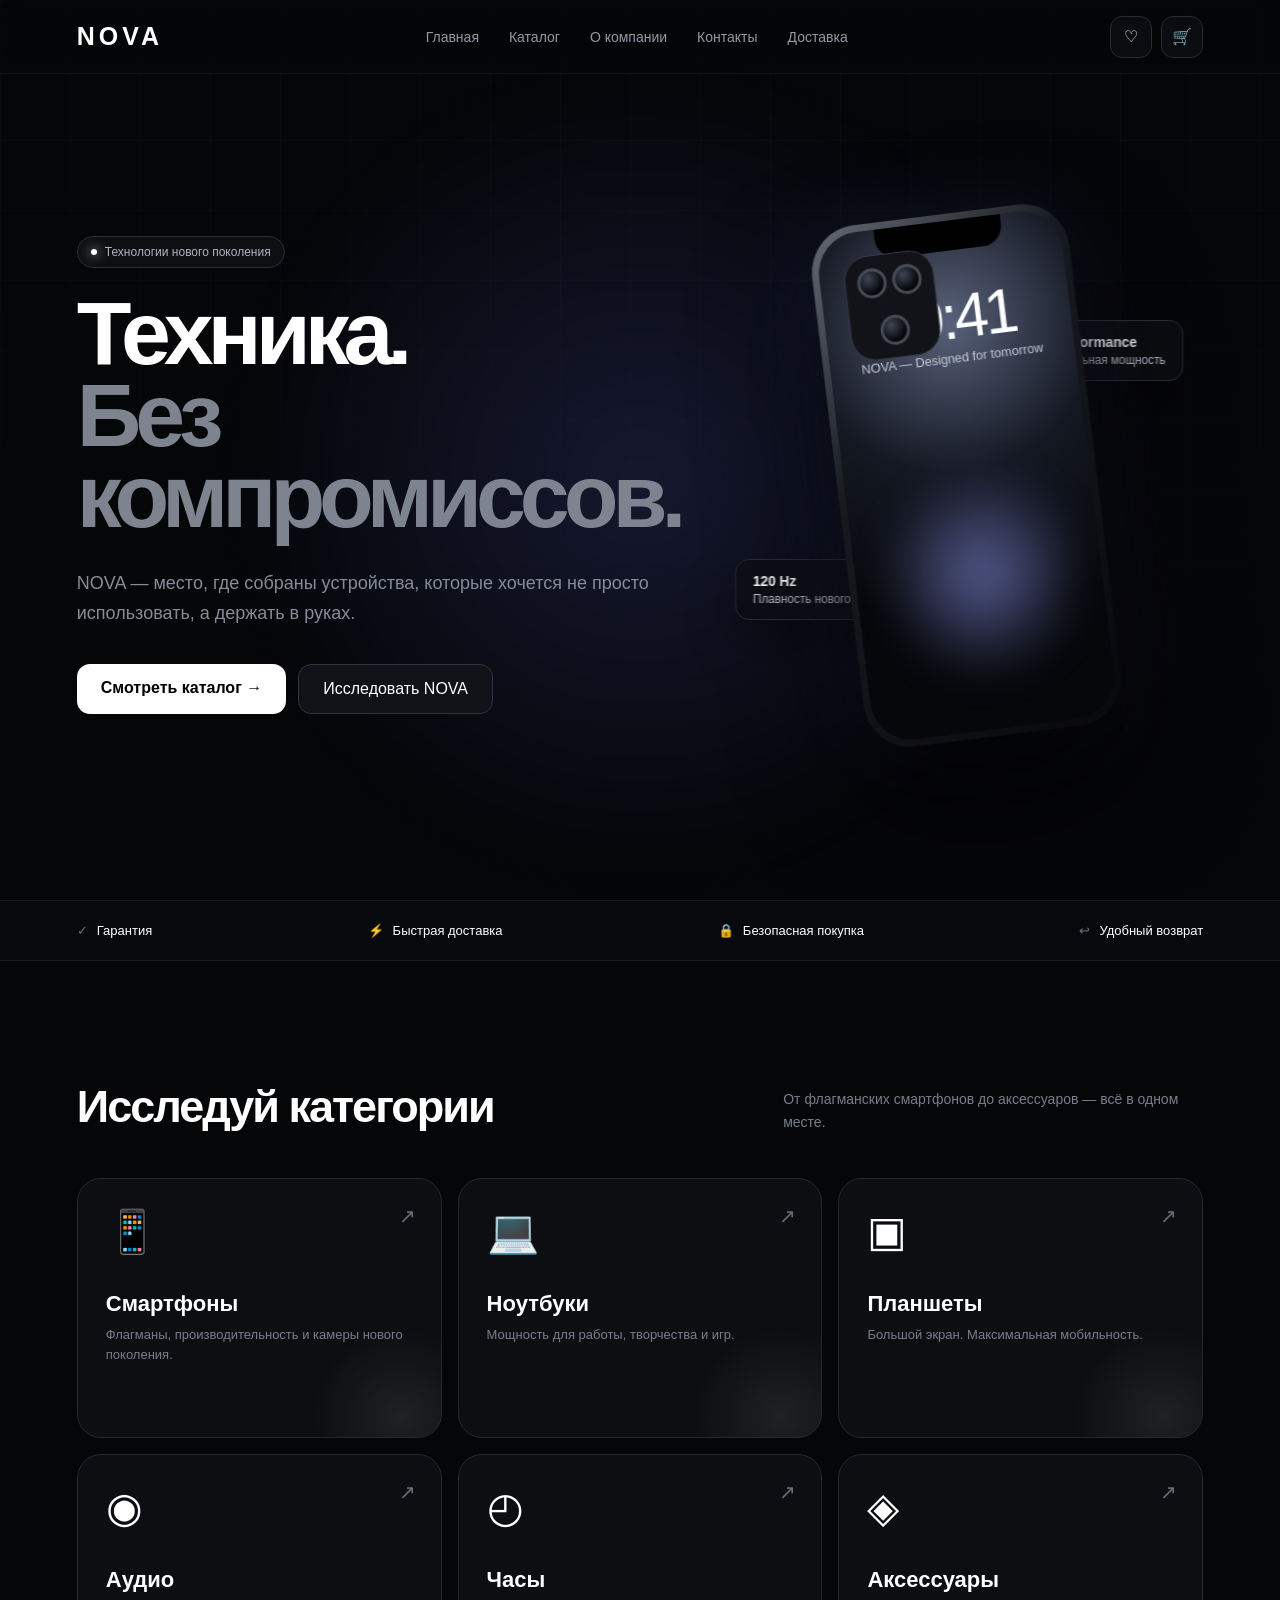
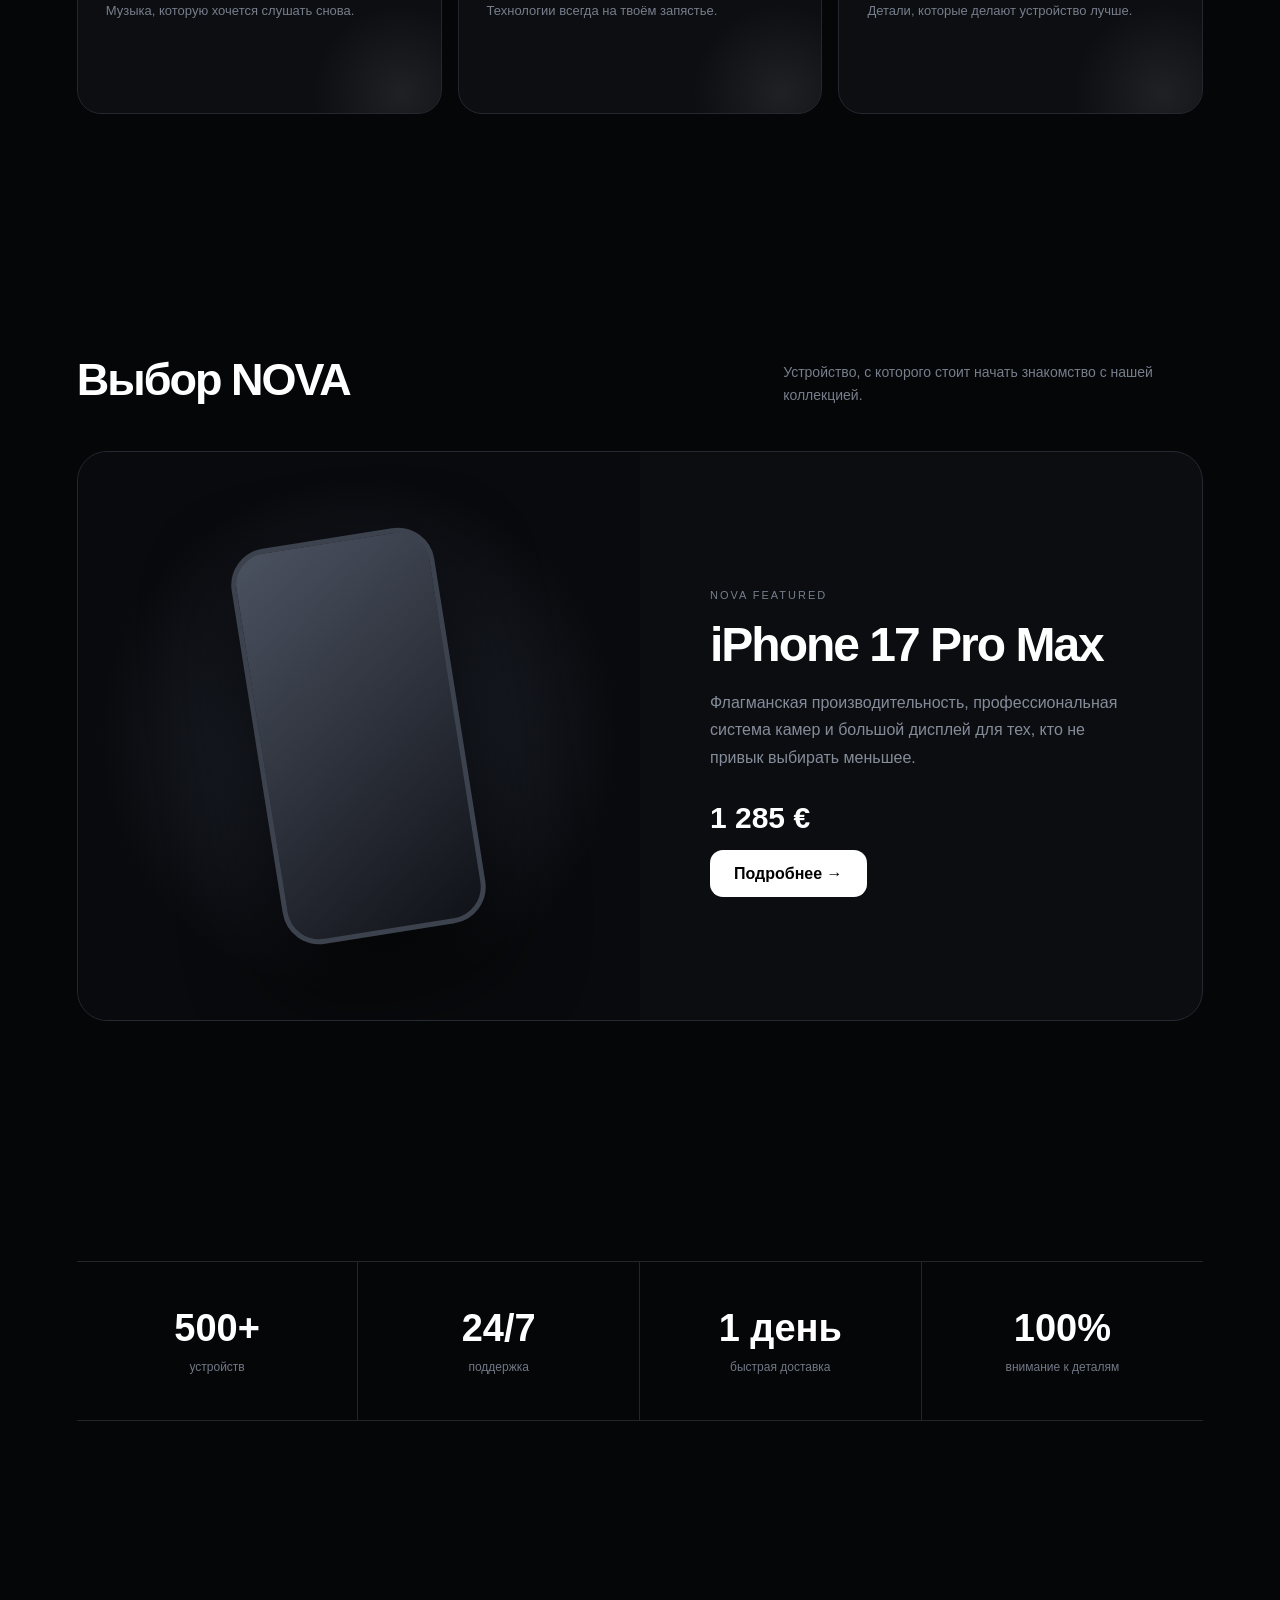
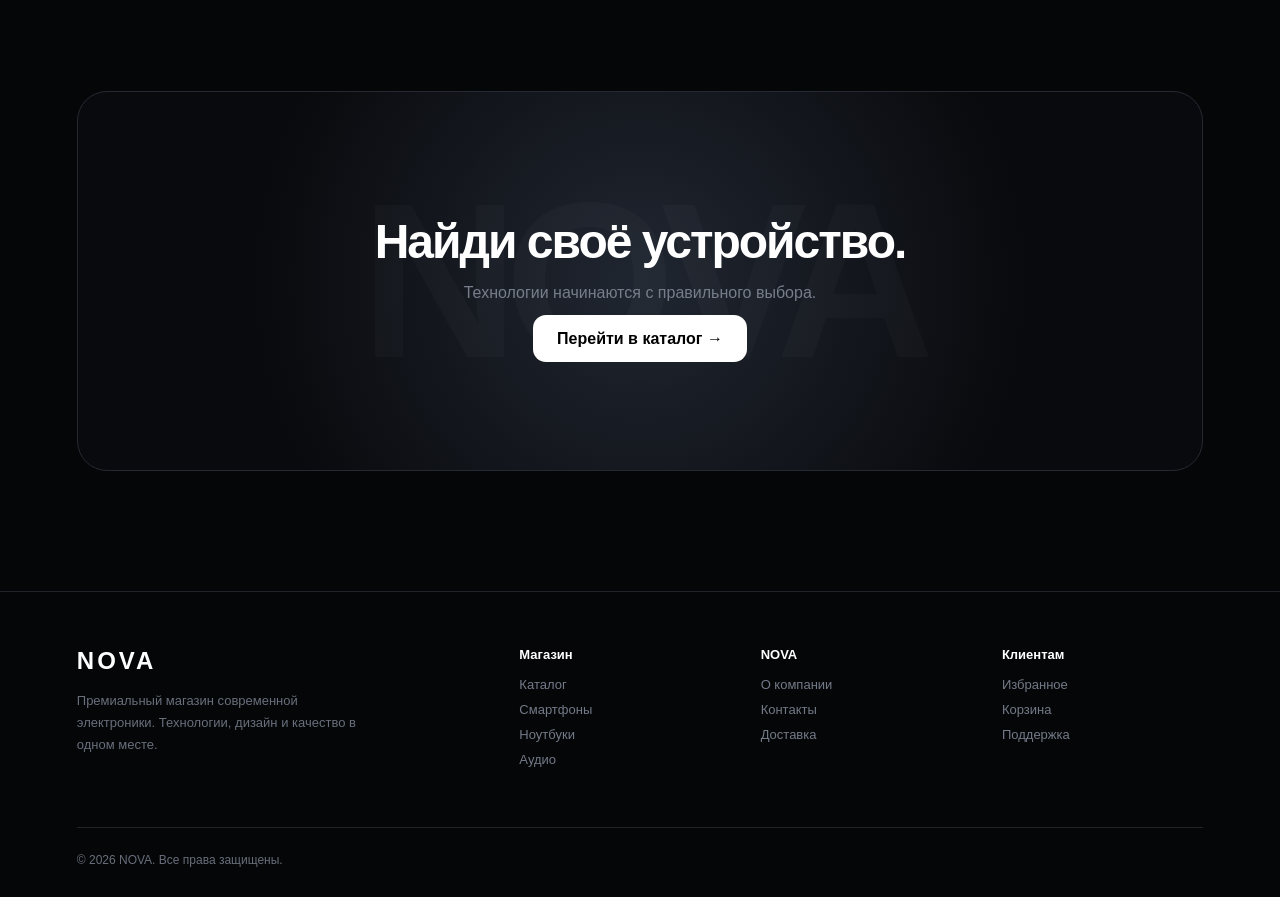
==== index.html @ c4817feb "Update print statement from 'Hello' to 'Goodbye'" ====
<!DOCTYPE html>
<html lang="ru">
<head>
<meta charset="UTF-8">
<meta name="viewport" content="width=device-width, initial-scale=1.0">

<title>NOVA — Технологии нового поколения</title>

<style>

*{
    margin:0;
    padding:0;
    box-sizing:border-box;
}

html{
    scroll-behavior:smooth;
}

body{
    font-family:
        -apple-system,
        BlinkMacSystemFont,
        "Segoe UI",
        Arial,
        sans-serif;

    background:#050608;
    color:#fff;

    overflow-x:hidden;
}

a{
    text-decoration:none;
    color:inherit;
}

button{
    font-family:inherit;
}


/* ================= HEADER ================= */

.header{

    position:fixed;

    top:0;
    left:0;
    right:0;

    height:74px;

    padding:0 6%;

    display:flex;
    align-items:center;
    justify-content:space-between;

    z-index:1000;

    background:rgba(5,6,8,.55);

    backdrop-filter:blur(20px);

    border-bottom:1px solid rgba(255,255,255,.06);
}

.logo{

    font-size:25px;

    font-weight:850;

    letter-spacing:4px;
}

.nav{

    display:flex;

    gap:30px;
}

.nav a{

    color:#9298a4;

    font-size:14px;

    transition:.25s;
}

.nav a:hover{

    color:#fff;
}

.actions{

    display:flex;

    gap:9px;
}

.action{

    width:42px;
    height:42px;

    display:flex;
    align-items:center;
    justify-content:center;

    border-radius:12px;

    border:1px solid #272b34;

    background:rgba(15,17,21,.7);

    transition:.25s;
}

.action:hover{

    background:#fff;

    color:#000;

    transform:translateY(-2px);
}


/* ================= HERO ================= */

.hero{

    min-height:100vh;

    position:relative;

    display:flex;
    align-items:center;
    justify-content:center;

    overflow:hidden;

    padding:120px 6% 70px;
}

.hero-bg{

    position:absolute;

    width:900px;
    height:900px;

    border-radius:50%;

    background:
        radial-gradient(
            circle,
            rgba(110,120,255,.16),
            rgba(0,0,0,0) 65%
        );

    filter:blur(20px);

    animation:
        breathe 6s ease-in-out infinite;

    pointer-events:none;
}

@keyframes breathe{

    0%,100%{
        transform:scale(.9);
        opacity:.6;
    }

    50%{
        transform:scale(1.08);
        opacity:1;
    }
}


.grid-bg{

    position:absolute;

    inset:0;

    background-image:
        linear-gradient(
            rgba(255,255,255,.025) 1px,
            transparent 1px
        ),
        linear-gradient(
            90deg,
            rgba(255,255,255,.025) 1px,
            transparent 1px
        );

    background-size:70px 70px;

    mask-image:
        linear-gradient(
            to bottom,
            black,
            transparent 85%
        );

    pointer-events:none;
}


.hero-content{

    width:100%;
    max-width:1250px;

    position:relative;

    display:grid;

    grid-template-columns:
        1fr 1fr;

    align-items:center;

    gap:50px;

    z-index:2;
}

.hero-text{

    animation:
        heroIn 1s ease forwards;

    opacity:0;

    transform:translateY(30px);
}

@keyframes heroIn{

    to{

        opacity:1;

        transform:translateY(0);

    }
}

.eyebrow{

    display:inline-flex;

    align-items:center;

    gap:8px;

    padding:8px 13px;

    border:1px solid #292d36;

    border-radius:30px;

    color:#aeb4c0;

    background:#0d0f13;

    font-size:12px;

    margin-bottom:25px;
}

.dot{

    width:6px;
    height:6px;

    border-radius:50%;

    background:#fff;

    box-shadow:
        0 0 12px #fff;
}

.hero h1{

    font-size:
        clamp(55px,7vw,100px);

    line-height:.91;

    letter-spacing:-6px;

    max-width:700px;

    margin-bottom:30px;
}

.hero h1 span{

    color:#7d8490;

}

.hero-description{

    max-width:580px;

    color:#858c99;

    font-size:18px;

    line-height:1.7;

    margin-bottom:35px;
}

.hero-buttons{

    display:flex;

    gap:12px;

    flex-wrap:wrap;
}

.primary{

    padding:15px 24px;

    border-radius:13px;

    background:#fff;

    color:#000;

    font-weight:700;

    transition:.25s;
}

.primary:hover{

    transform:translateY(-3px);

    box-shadow:
        0 15px 35px rgba(255,255,255,.12);
}

.secondary{

    padding:15px 24px;

    border-radius:13px;

    border:1px solid #30343d;

    background:#101217;

    color:#fff;

    transition:.25s;
}

.secondary:hover{

    background:#191c22;

    transform:translateY(-3px);
}


/* ================= HERO PHONE ================= */

.hero-device{

    display:flex;

    align-items:center;
    justify-content:center;

    min-height:570px;

    position:relative;

    animation:
        deviceIn 1.3s .2s ease forwards;

    opacity:0;

    transform:
        translateY(40px)
        rotateY(-12deg);
}

@keyframes deviceIn{

    to{

        opacity:1;

        transform:
            translateY(0)
            rotateY(-12deg);

    }
}

.phone{

    width:265px;
    height:525px;

    border-radius:48px;

    padding:7px;

    background:
        linear-gradient(
            135deg,
            #656b77,
            #171a20 35%,
            #08090c
        );

    box-shadow:

        0 60px 120px rgba(0,0,0,.8),

        0 0 100px rgba(120,130,255,.12);

    position:relative;

    transform:
        rotate(-7deg);

    animation:
        floatPhone 5s ease-in-out infinite;
}

@keyframes floatPhone{

    0%,100%{
        transform:
            rotate(-7deg)
            translateY(0);
    }

    50%{
        transform:
            rotate(-4deg)
            translateY(-18px);
    }
}

.phone-screen{

    width:100%;
    height:100%;

    border-radius:42px;

    overflow:hidden;

    background:
        radial-gradient(
            circle at 50% 20%,
            #59627b,
            #151923 35%,
            #06070a 70%
        );

    position:relative;
}

.phone-screen::before{

    content:"";

    position:absolute;

    width:130px;
    height:30px;

    background:#000;

    border-radius:0 0 20px 20px;

    top:0;
    left:50%;

    transform:translateX(-50%);
}

.phone-time{

    position:absolute;

    top:60px;

    left:0;
    right:0;

    text-align:center;

    font-size:63px;

    font-weight:300;

    letter-spacing:-4px;
}

.phone-date{

    position:absolute;

    top:130px;

    left:0;
    right:0;

    text-align:center;

    color:#c8ccd5;

    font-size:13px;
}

.phone-glow{

    position:absolute;

    width:230px;
    height:230px;

    border-radius:50%;

    background:
        radial-gradient(
            circle,
            rgba(150,160,255,.55),
            transparent 65%
        );

    bottom:40px;
    left:15px;

    filter:blur(20px);

    animation:
        phoneGlow 4s ease-in-out infinite;
}

@keyframes phoneGlow{

    0%,100%{
        opacity:.45;
        transform:scale(.9);
    }

    50%{
        opacity:.9;
        transform:scale(1.1);
    }
}

.camera{

    position:absolute;

    left:25px;
    top:25px;

    width:92px;
    height:105px;

    border-radius:25px;

    background:#111318;

    border:1px solid #363b46;

    z-index:5;
}

.lens{

    position:absolute;

    width:30px;
    height:30px;

    border-radius:50%;

    background:
        radial-gradient(
            circle at 35% 30%,
            #3e4655,
            #08090c 65%
        );

    border:3px solid #464c57;
}

.lens:nth-child(1){

    left:12px;
    top:12px;
}

.lens:nth-child(2){

    right:12px;
    top:12px;
}

.lens:nth-child(3){

    left:30px;
    bottom:12px;
}


/* floating labels */

.float-card{

    position:absolute;

    padding:13px 17px;

    border:1px solid #2a2e38;

    border-radius:14px;

    background:
        rgba(12,14,18,.78);

    backdrop-filter:blur(15px);

    box-shadow:
        0 20px 50px rgba(0,0,0,.4);

    font-size:12px;

    color:#c5cad4;

    animation:
        labelFloat 4s ease-in-out infinite;
}

.float-card strong{

    display:block;

    color:#fff;

    font-size:14px;

    margin-bottom:3px;
}

.float-1{

    top:130px;
    right:15px;
}

.float-2{

    bottom:140px;
    left:0;

    animation-delay:1s;
}

@keyframes labelFloat{

    0%,100%{
        transform:translateY(0);
    }

    50%{
        transform:translateY(-10px);
    }
}


/* ================= TRUST ================= */

.trust{

    border-top:1px solid #181b21;

    border-bottom:1px solid #181b21;

    padding:22px 6%;

    background:#08090c;
}

.trust-inner{

    max-width:1250px;

    margin:auto;

    display:flex;

    justify-content:space-between;

    gap:30px;

    flex-wrap:wrap;

    color:#686f7b;

    font-size:13px;
}

.trust-item{

    display:flex;

    align-items:center;

    gap:9px;
}

.trust-item span{

    color:#fff;
}


/* ================= SECTION ================= */

.section{

    width:88%;

    max-width:1250px;

    margin:auto;

    padding:120px 0;
}

.section-head{

    display:flex;

    align-items:end;

    justify-content:space-between;

    gap:30px;

    margin-bottom:45px;
}

.section-title{

    font-size:45px;

    letter-spacing:-2px;
}

.section-subtitle{

    color:#777e8b;

    max-width:420px;

    line-height:1.6;

    font-size:14px;
}


/* ================= CATEGORIES ================= */

.categories{

    display:grid;

    grid-template-columns:
        repeat(3,1fr);

    gap:16px;
}

.category{

    min-height:260px;

    border:1px solid #232730;

    border-radius:24px;

    background:#0c0e12;

    padding:28px;

    position:relative;

    overflow:hidden;

    transition:.35s;
}

.category:hover{

    transform:translateY(-7px);

    border-color:#444a56;
}

.category::after{

    content:"";

    position:absolute;

    width:180px;
    height:180px;

    border-radius:50%;

    background:
        radial-gradient(
            circle,
            rgba(255,255,255,.08),
            transparent 70%
        );

    right:-50px;
    bottom:-70px;
}

.category-icon{

    font-size:42px;

    margin-bottom:35px;
}

.category h3{

    font-size:22px;

    margin-bottom:8px;
}

.category p{

    color:#777e8b;

    font-size:13px;

    line-height:1.5;
}

.category-arrow{

    position:absolute;

    right:25px;
    top:25px;

    font-size:20px;

    color:#666d78;

    transition:.25s;
}

.category:hover .category-arrow{

    color:#fff;

    transform:translate(4px,-4px);
}


/* ================= FEATURE PRODUCT ================= */

.feature{

    display:grid;

    grid-template-columns:
        1fr 1fr;

    min-height:570px;

    border:1px solid #252932;

    border-radius:30px;

    overflow:hidden;

    background:#0b0d11;
}

.feature-visual{

    position:relative;

    display:flex;

    align-items:center;

    justify-content:center;

    background:
        radial-gradient(
            circle at 50% 50%,
            #252b38,
            #090a0d 65%
        );
}

.feature-phone{

    width:205px;
    height:400px;

    border-radius:37px;

    background:
        linear-gradient(
            145deg,
            #4b5260,
            #101218
        );

    border:5px solid #3d434e;

    transform:rotate(-9deg);

    box-shadow:
        0 40px 90px rgba(0,0,0,.8);
}

.feature-info{

    padding:70px;

    display:flex;

    flex-direction:column;

    justify-content:center;
}

.feature-label{

    color:#777f8c;

    text-transform:uppercase;

    letter-spacing:2px;

    font-size:11px;

    margin-bottom:20px;
}

.feature-info h2{

    font-size:48px;

    line-height:1;

    letter-spacing:-2px;

    margin-bottom:20px;
}

.feature-info p{

    color:#858c99;

    line-height:1.7;

    max-width:480px;

    margin-bottom:30px;
}

.feature-price{

    font-size:30px;

    font-weight:750;

    margin-bottom:30px;
}


/* ================= NUMBERS ================= */

.numbers{

    display:grid;

    grid-template-columns:
        repeat(4,1fr);

    border-top:1px solid #22252c;

    border-bottom:1px solid #22252c;
}

.number{

    padding:45px 25px;

    text-align:center;

    border-right:1px solid #22252c;
}

.number:last-child{

    border-right:0;
}

.number strong{

    display:block;

    font-size:38px;

    margin-bottom:7px;
}

.number span{

    color:#717885;

    font-size:12px;
}


/* ================= CTA ================= */

.cta{

    margin-top:30px;

    min-height:380px;

    border:1px solid #252932;

    border-radius:30px;

    position:relative;

    overflow:hidden;

    display:flex;

    align-items:center;

    justify-content:center;

    text-align:center;

    background:
        radial-gradient(
            circle at 50% 50%,
            #202631,
            #090a0d 65%
        );
}

.cta::before{

    content:"NOVA";

    position:absolute;

    font-size:220px;

    font-weight:900;

    letter-spacing:-15px;

    color:rgba(255,255,255,.025);

    white-space:nowrap;
}

.cta-content{

    position:relative;

    z-index:2;

    padding:30px;
}

.cta h2{

    font-size:48px;

    letter-spacing:-2px;

    margin-bottom:15px;
}

.cta p{

    color:#777e8b;

    margin-bottom:28px;
}


/* ================= FOOTER ================= */

.footer{

    border-top:1px solid #20232a;

    padding:55px 6% 30px;

    color:#686f7b;
}

.footer-grid{

    max-width:1250px;

    margin:auto;

    display:grid;

    grid-template-columns:
        2fr 1fr 1fr 1fr;

    gap:40px;

    padding-bottom:50px;
}

.footer-logo{

    color:#fff;

    font-size:24px;

    font-weight:800;

    letter-spacing:3px;

    margin-bottom:15px;
}

.footer p{

    max-width:300px;

    font-size:13px;

    line-height:1.7;
}

.footer h4{

    color:#fff;

    margin-bottom:15px;

    font-size:13px;
}

.footer a{

    display:block;

    color:#737a87;

    font-size:13px;

    margin-bottom:10px;

    transition:.2s;
}

.footer a:hover{

    color:#fff;
}

.copyright{

    max-width:1250px;

    margin:auto;

    padding-top:25px;

    border-top:1px solid #20232a;

    font-size:12px;
}


/* ================= MOBILE ================= */

@media(max-width:900px){

    .nav{
        display:none;
    }

    .hero-content{

        grid-template-columns:1fr;

        text-align:center;
    }

    .hero-description{

        margin-left:auto;
        margin-right:auto;
    }

    .hero-buttons{

        justify-content:center;
    }

    .hero-device{

        min-height:500px;
    }

    .float-1{
        right:5%;
    }

    .float-2{
        left:5%;
    }

    .categories{

        grid-template-columns:
            repeat(2,1fr);
    }

    .feature{

        grid-template-columns:1fr;
    }

    .feature-visual{

        min-height:450px;
    }

    .feature-info{

        padding:45px;
    }

    .numbers{

        grid-template-columns:
            repeat(2,1fr);
    }

    .number:nth-child(2){

        border-right:0;
    }

    .number:nth-child(-n+2){

        border-bottom:1px solid #22252c;
    }

    .footer-grid{

        grid-template-columns:
            repeat(2,1fr);
    }

}

@media(max-width:600px){

    .header{

        padding:0 5%;
    }

    .hero{

        padding-left:5%;
        padding-right:5%;
    }

    .hero h1{

        font-size:55px;

        letter-spacing:-4px;
    }

    .hero-device{

        transform:scale(.85);
    }

    .section{

        width:90%;

        padding:80px 0;
    }

    .section-head{

        display:block;
    }

    .section-title{

        font-size:36px;

        margin-bottom:15px;
    }

    .categories{

        grid-template-columns:1fr;
    }

    .feature-info h2{

        font-size:38px;
    }

    .numbers{

        grid-template-columns:1fr;
    }

    .number{

        border-right:0;

        border-bottom:1px solid #22252c;
    }

    .number:last-child{

        border-bottom:0;
    }

    .footer-grid{

        grid-template-columns:1fr;
    }

    .cta h2{

        font-size:35px;
    }

}

</style>
</head>


<body>


<!-- ================= HEADER ================= -->

<header class="header">

    <a href="index.html" class="logo">
        NOVA
    </a>


    <nav class="nav">

        <a href="index.html">
            Главная
        </a>

        <a href="catalog.html">
            Каталог
        </a>

        <a href="about.html">
            О компании
        </a>

        <a href="contacts.html">
            Контакты
        </a>

        <a href="delivery.html">
            Доставка
        </a>

    </nav>


    <div class="actions">

        <a
            href="favorites.html"
            class="action"
            title="Избранное"
        >
            ♡
        </a>

        <a
            href="cart.html"
            class="action"
            title="Корзина"
        >
            🛒
        </a>

    </div>

</header>



<!-- ================= HERO ================= -->

<section class="hero">

    <div class="hero-bg"></div>

    <div class="grid-bg"></div>


    <div class="hero-content">


        <div class="hero-text">

            <div class="eyebrow">

                <span class="dot"></span>

                Технологии нового поколения

            </div>


            <h1>

                Техника.

                <br>

                <span>Без компромиссов.</span>

            </h1>


            <p class="hero-description">

                NOVA — место, где собраны устройства,
                которые хочется не просто использовать,
                а держать в руках.

            </p>


            <div class="hero-buttons">

                <a
                    href="catalog.html"
                    class="primary"
                >
                    Смотреть каталог →
                </a>

                <a
                    href="#categories"
                    class="secondary"
                >
                    Исследовать NOVA
                </a>

            </div>

        </div>



        <!-- DEVICE -->

        <div class="hero-device">


            <div class="float-card float-1">

                <strong>
                    Pro Performance
                </strong>

                Максимальная мощность

            </div>


            <div class="float-card float-2">

                <strong>
                    120 Hz
                </strong>

                Плавность нового уровня

            </div>


            <div class="phone">

                <div class="phone-screen">

                    <div class="camera">

                        <div class="lens"></div>
                        <div class="lens"></div>
                        <div class="lens"></div>

                    </div>


                    <div class="phone-time">
                        09:41
                    </div>

                    <div class="phone-date">
                        NOVA — Designed for tomorrow
                    </div>

                    <div class="phone-glow"></div>

                </div>

            </div>

        </div>

    </div>

</section>



<!-- ================= TRUST ================= -->

<section class="trust">

    <div class="trust-inner">

        <div class="trust-item">
            ✓ <span>Гарантия</span>
        </div>

        <div class="trust-item">
            ⚡ <span>Быстрая доставка</span>
        </div>

        <div class="trust-item">
            🔒 <span>Безопасная покупка</span>
        </div>

        <div class="trust-item">
            ↩ <span>Удобный возврат</span>
        </div>

    </div>

</section>



<!-- ================= CATEGORIES ================= -->

<section
    class="section"
    id="categories"
>

    <div class="section-head">

        <div>

            <h2 class="section-title">
                Исследуй категории
            </h2>

        </div>

        <p class="section-subtitle">

            От флагманских смартфонов
            до аксессуаров — всё в одном месте.

        </p>

    </div>


    <div class="categories">


        <a
            href="smartphones.html"
            class="category"
        >

            <span class="category-arrow">
                ↗
            </span>

            <div class="category-icon">
                📱
            </div>

            <h3>
                Смартфоны
            </h3>

            <p>
                Флагманы, производительность
                и камеры нового поколения.
            </p>

        </a>



        <a
            href="laptops.html"
            class="category"
        >

            <span class="category-arrow">
                ↗
            </span>

            <div class="category-icon">
                💻
            </div>

            <h3>
                Ноутбуки
            </h3>

            <p>
                Мощность для работы,
                творчества и игр.
            </p>

        </a>



        <a
            href="tablets.html"
            class="category"
        >

            <span class="category-arrow">
                ↗
            </span>

            <div class="category-icon">
                ▣
            </div>

            <h3>
                Планшеты
            </h3>

            <p>
                Большой экран.
                Максимальная мобильность.
            </p>

        </a>



        <a
            href="audio.html"
            class="category"
        >

            <span class="category-arrow">
                ↗
            </span>

            <div class="category-icon">
                ◉
            </div>

            <h3>
                Аудио
            </h3>

            <p>
                Музыка, которую
                хочется слушать снова.
            </p>

        </a>



        <a
            href="watches.html"
            class="category"
        >

            <span class="category-arrow">
                ↗
            </span>

            <div class="category-icon">
                ◴
            </div>

            <h3>
                Часы
            </h3>

            <p>
                Технологии всегда
                на твоём запястье.
            </p>

        </a>



        <a
            href="accessories.html"
            class="category"
        >

            <span class="category-arrow">
                ↗
            </span>

            <div class="category-icon">
                ◈
            </div>

            <h3>
                Аксессуары
            </h3>

            <p>
                Детали, которые
                делают устройство лучше.
            </p>

        </a>

    </div>

</section>



<!-- ================= FEATURE ================= -->

<section class="section">


    <div class="section-head">

        <h2 class="section-title">
            Выбор NOVA
        </h2>

        <p class="section-subtitle">
            Устройство, с которого стоит начать
            знакомство с нашей коллекцией.
        </p>

    </div>



    <div class="feature">


        <div class="feature-visual">

            <div class="feature-phone"></div>

        </div>



        <div class="feature-info">

            <div class="feature-label">
                NOVA FEATURED
            </div>

            <h2>
                iPhone 17 Pro Max
            </h2>

            <p>

                Флагманская производительность,
                профессиональная система камер
                и большой дисплей для тех,
                кто не привык выбирать меньшее.

            </p>

            <div class="feature-price">
                1 285 €
            </div>

            <div>

                <a
                    href="product.html?id=iphone-17-pro-max"
                    class="primary"
                >
                    Подробнее →
                </a>

            </div>

        </div>

    </div>

</section>



<!-- ================= NUMBERS ================= -->

<section class="section">


    <div class="numbers">


        <div class="number">

            <strong>
                500+
            </strong>

            <span>
                устройств
            </span>

        </div>


        <div class="number">

            <strong>
                24/7
            </strong>

            <span>
                поддержка
            </span>

        </div>


        <div class="number">

            <strong>
                1 день
            </strong>

            <span>
                быстрая доставка
            </span>

        </div>


        <div class="number">

            <strong>
                100%
            </strong>

            <span>
                внимание к деталям
            </span>

        </div>

    </div>

</section>



<!-- ================= CTA ================= -->

<section class="section">


    <div class="cta">

        <div class="cta-content">

            <h2>
                Найди своё устройство.
            </h2>

            <p>
                Технологии начинаются с правильного выбора.
            </p>

            <a
                href="catalog.html"
                class="primary"
            >
                Перейти в каталог →
            </a>

        </div>

    </div>

</section>



<!-- ================= FOOTER ================= -->

<footer class="footer">


    <div class="footer-grid">


        <div>

            <div class="footer-logo">
                NOVA
            </div>

            <p>

                Премиальный магазин современной
                электроники. Технологии,
                дизайн и качество в одном месте.

            </p>

        </div>


        <div>

            <h4>
                Магазин
            </h4>

            <a href="catalog.html">
                Каталог
            </a>

            <a href="smartphones.html">
                Смартфоны
            </a>

            <a href="laptops.html">
                Ноутбуки
            </a>

            <a href="audio.html">
                Аудио
            </a>

        </div>


        <div>

            <h4>
                NOVA
            </h4>

            <a href="about.html">
                О компании
            </a>

            <a href="contacts.html">
                Контакты
            </a>

            <a href="delivery.html">
                Доставка
            </a>

        </div>


        <div>

            <h4>
                Клиентам
            </h4>

            <a href="favorites.html">
                Избранное
            </a>

            <a href="cart.html">
                Корзина
            </a>

            <a href="contacts.html">
                Поддержка
            </a>

        </div>

    </div>


    <div class="copyright">

        © 2026 NOVA. Все права защищены.

    </div>

</footer>


</body>
</html>
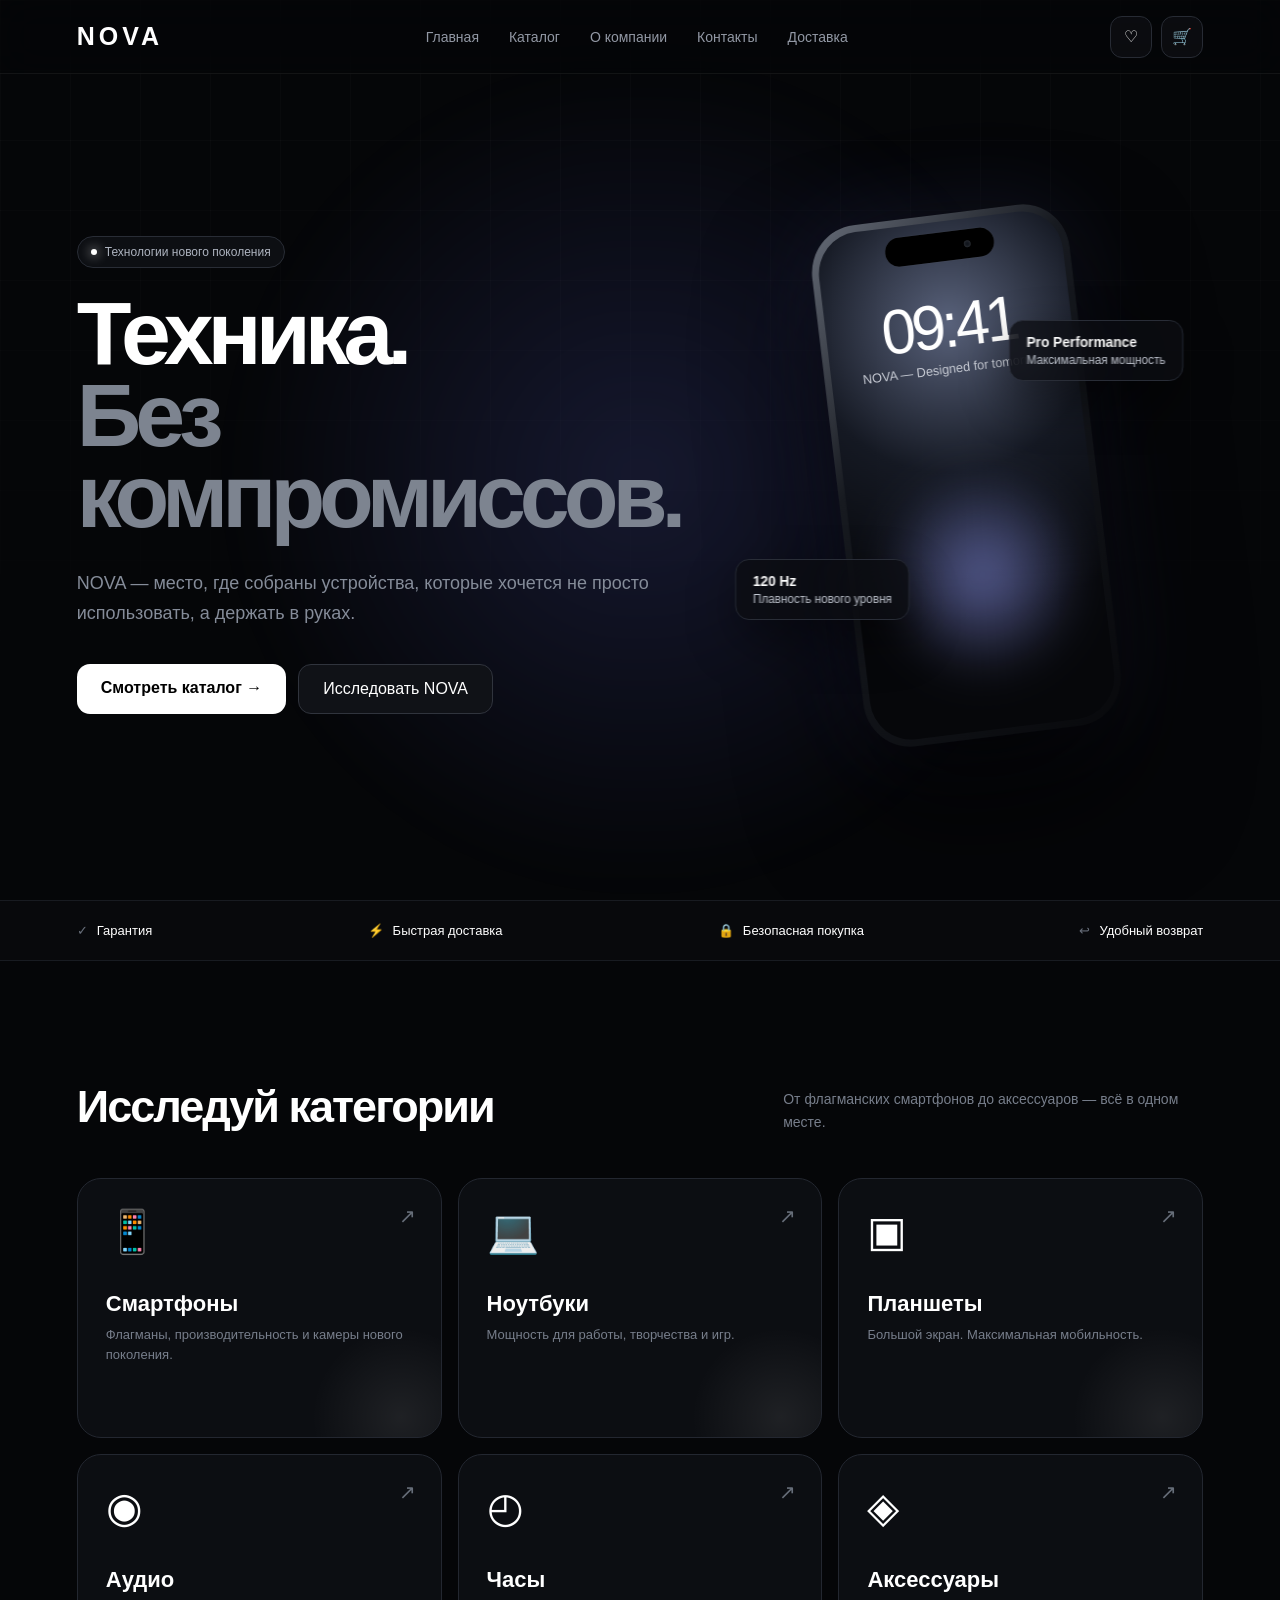
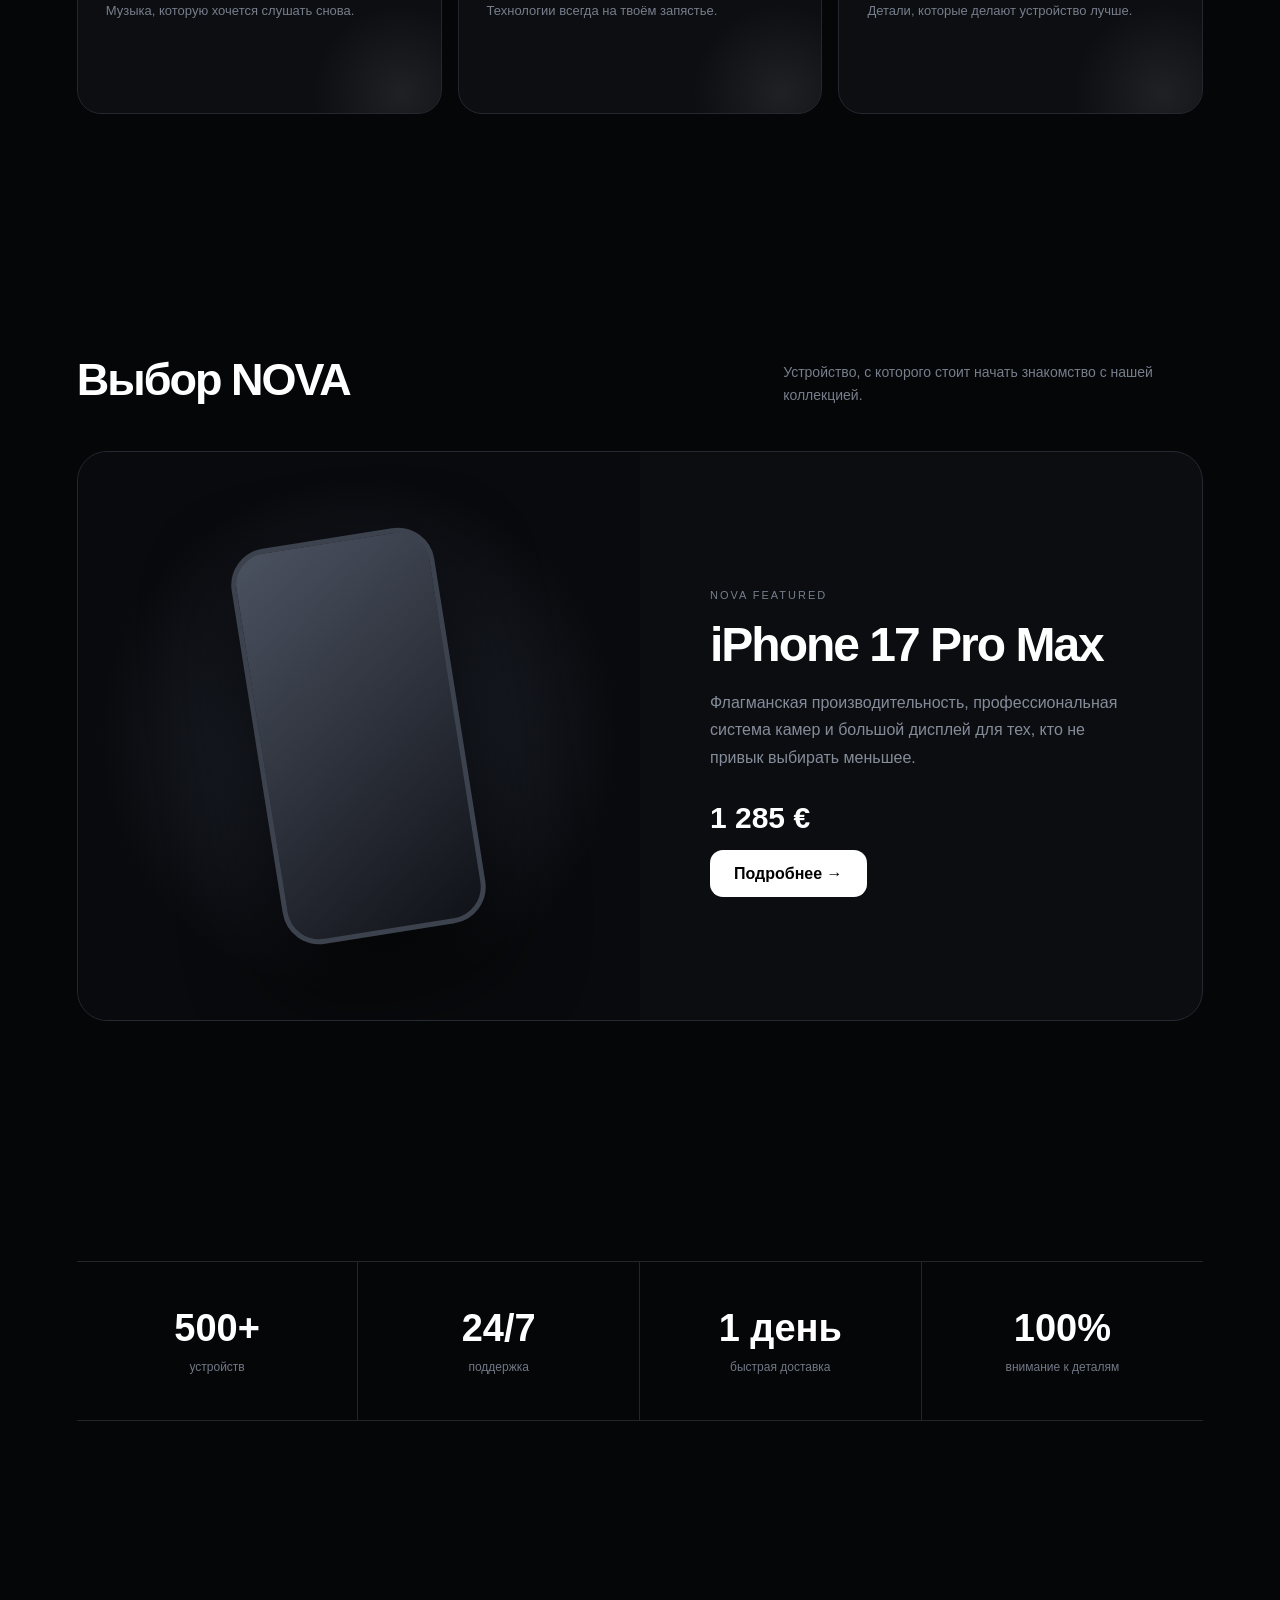
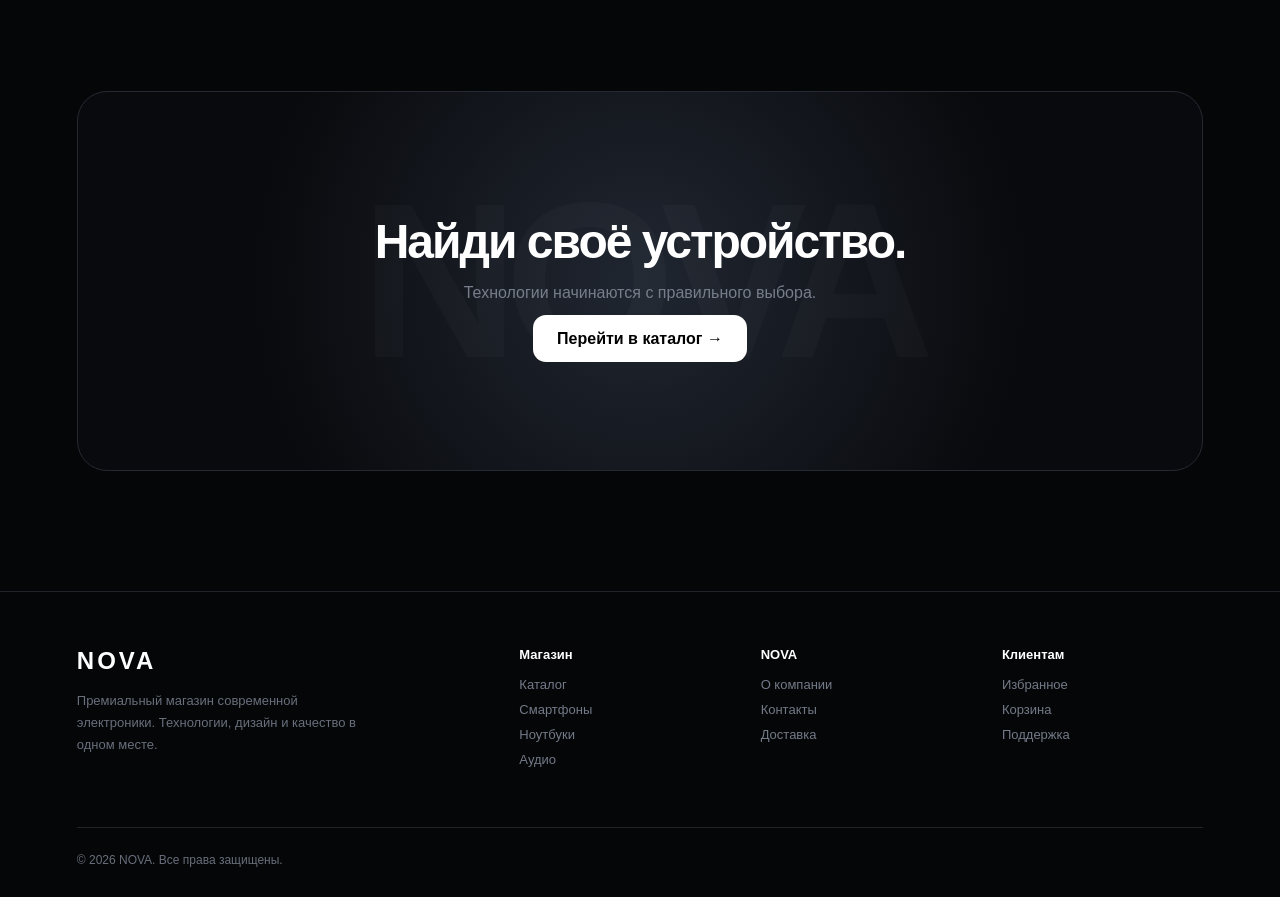
==== commit 21ffff24: "Update index.html" ====
--- a/index.html
+++ b/index.html
@@ -19,16 +19,9 @@
 }
 
 body{
-    font-family:
-        -apple-system,
-        BlinkMacSystemFont,
-        "Segoe UI",
-        Arial,
-        sans-serif;
-
+    font-family:-apple-system,BlinkMacSystemFont,"Segoe UI",Arial,sans-serif;
     background:#050608;
     color:#fff;
-
     overflow-x:hidden;
 }
 
@@ -45,91 +38,62 @@
 /* ================= HEADER ================= */
 
 .header{
-
     position:fixed;
-
     top:0;
     left:0;
     right:0;
-
     height:74px;
-
     padding:0 6%;
-
     display:flex;
     align-items:center;
     justify-content:space-between;
-
     z-index:1000;
-
     background:rgba(5,6,8,.55);
-
     backdrop-filter:blur(20px);
-
     border-bottom:1px solid rgba(255,255,255,.06);
 }
 
 .logo{
-
     font-size:25px;
-
     font-weight:850;
-
     letter-spacing:4px;
 }
 
 .nav{
-
     display:flex;
-
     gap:30px;
 }
 
 .nav a{
-
     color:#9298a4;
-
     font-size:14px;
-
     transition:.25s;
 }
 
 .nav a:hover{
-
     color:#fff;
 }
 
 .actions{
-
     display:flex;
-
     gap:9px;
 }
 
 .action{
-
     width:42px;
     height:42px;
-
     display:flex;
     align-items:center;
     justify-content:center;
-
     border-radius:12px;
-
     border:1px solid #272b34;
-
     background:rgba(15,17,21,.7);
-
     transition:.25s;
 }
 
 .action:hover{
-
     background:#fff;
-
     color:#000;
-
     transform:translateY(-2px);
 }
 
@@ -137,41 +101,27 @@
 /* ================= HERO ================= */
 
 .hero{
-
     min-height:100vh;
-
     position:relative;
-
     display:flex;
     align-items:center;
     justify-content:center;
-
     overflow:hidden;
-
     padding:120px 6% 70px;
 }
 
 .hero-bg{
-
     position:absolute;
-
     width:900px;
     height:900px;
-
     border-radius:50%;
-
-    background:
-        radial-gradient(
-            circle,
-            rgba(110,120,255,.16),
-            rgba(0,0,0,0) 65%
-        );
-
+    background:radial-gradient(
+        circle,
+        rgba(110,120,255,.16),
+        rgba(0,0,0,0) 65%
+    );
     filter:blur(20px);
-
-    animation:
-        breathe 6s ease-in-out infinite;
-
+    animation:breathe 6s ease-in-out infinite;
     pointer-events:none;
 }
 
@@ -188,13 +138,9 @@
     }
 }
 
-
 .grid-bg{
-
     position:absolute;
-
     inset:0;
-
     background-image:
         linear-gradient(
             rgba(255,255,255,.025) 1px,
@@ -205,180 +151,112 @@
             rgba(255,255,255,.025) 1px,
             transparent 1px
         );
-
     background-size:70px 70px;
-
-    mask-image:
-        linear-gradient(
-            to bottom,
-            black,
-            transparent 85%
-        );
-
+    mask-image:linear-gradient(
+        to bottom,
+        black,
+        transparent 85%
+    );
     pointer-events:none;
 }
 
-
 .hero-content{
-
     width:100%;
     max-width:1250px;
-
     position:relative;
-
     display:grid;
-
-    grid-template-columns:
-        1fr 1fr;
-
+    grid-template-columns:1fr 1fr;
     align-items:center;
-
     gap:50px;
-
     z-index:2;
 }
 
 .hero-text{
-
-    animation:
-        heroIn 1s ease forwards;
-
+    animation:heroIn 1s ease forwards;
     opacity:0;
-
     transform:translateY(30px);
 }
 
 @keyframes heroIn{
 
     to{
-
         opacity:1;
-
         transform:translateY(0);
-
     }
 }
 
 .eyebrow{
-
     display:inline-flex;
-
     align-items:center;
-
     gap:8px;
-
     padding:8px 13px;
-
     border:1px solid #292d36;
-
     border-radius:30px;
-
     color:#aeb4c0;
-
     background:#0d0f13;
-
     font-size:12px;
-
     margin-bottom:25px;
 }
 
 .dot{
-
     width:6px;
     height:6px;
-
     border-radius:50%;
-
     background:#fff;
-
-    box-shadow:
-        0 0 12px #fff;
+    box-shadow:0 0 12px #fff;
 }
 
 .hero h1{
-
-    font-size:
-        clamp(55px,7vw,100px);
-
+    font-size:clamp(55px,7vw,100px);
     line-height:.91;
-
     letter-spacing:-6px;
-
     max-width:700px;
-
     margin-bottom:30px;
 }
 
 .hero h1 span{
-
     color:#7d8490;
-
 }
 
 .hero-description{
-
     max-width:580px;
-
     color:#858c99;
-
     font-size:18px;
-
     line-height:1.7;
-
     margin-bottom:35px;
 }
 
 .hero-buttons{
-
     display:flex;
-
     gap:12px;
-
     flex-wrap:wrap;
 }
 
 .primary{
-
     padding:15px 24px;
-
     border-radius:13px;
-
     background:#fff;
-
     color:#000;
-
     font-weight:700;
-
     transition:.25s;
 }
 
 .primary:hover{
-
     transform:translateY(-3px);
-
-    box-shadow:
-        0 15px 35px rgba(255,255,255,.12);
+    box-shadow:0 15px 35px rgba(255,255,255,.12);
 }
 
 .secondary{
-
     padding:15px 24px;
-
     border-radius:13px;
-
     border:1px solid #30343d;
-
     background:#101217;
-
     color:#fff;
-
     transition:.25s;
 }
 
 .secondary:hover{
-
     background:#191c22;
-
     transform:translateY(-3px);
 }
 
@@ -386,93 +264,62 @@
 /* ================= HERO PHONE ================= */
 
 .hero-device{
-
     display:flex;
-
     align-items:center;
     justify-content:center;
-
     min-height:570px;
-
     position:relative;
-
-    animation:
-        deviceIn 1.3s .2s ease forwards;
-
+    animation:deviceIn 1.3s .2s ease forwards;
     opacity:0;
-
-    transform:
-        translateY(40px)
-        rotateY(-12deg);
+    transform:translateY(40px) rotateY(-12deg);
 }
 
 @keyframes deviceIn{
 
     to{
-
         opacity:1;
-
-        transform:
-            translateY(0)
-            rotateY(-12deg);
-
+        transform:translateY(0) rotateY(-12deg);
     }
 }
 
 .phone{
-
     width:265px;
     height:525px;
-
     border-radius:48px;
-
     padding:7px;
-
-    background:
-        linear-gradient(
-            135deg,
-            #656b77,
-            #171a20 35%,
-            #08090c
-        );
+    background:linear-gradient(
+        135deg,
+        #656b77,
+        #171a20 35%,
+        #08090c
+    );
 
     box-shadow:
-
         0 60px 120px rgba(0,0,0,.8),
-
         0 0 100px rgba(120,130,255,.12);
 
     position:relative;
 
-    transform:
-        rotate(-7deg);
-
-    animation:
-        floatPhone 5s ease-in-out infinite;
+    transform:rotate(-7deg);
+
+    animation:floatPhone 5s ease-in-out infinite;
 }
 
 @keyframes floatPhone{
 
     0%,100%{
-        transform:
-            rotate(-7deg)
-            translateY(0);
+        transform:rotate(-7deg) translateY(0);
     }
 
     50%{
-        transform:
-            rotate(-4deg)
-            translateY(-18px);
+        transform:rotate(-4deg) translateY(-18px);
     }
 }
 
 .phone-screen{
-
     width:100%;
     height:100%;
-
     border-radius:42px;
-
     overflow:hidden;
 
     background:
@@ -486,30 +333,65 @@
     position:relative;
 }
 
+
+/* DYNAMIC ISLAND */
+
 .phone-screen::before{
 
     content:"";
 
     position:absolute;
 
-    width:130px;
-    height:30px;
+    width:112px;
+    height:29px;
 
     background:#000;
 
-    border-radius:0 0 20px 20px;
-
-    top:0;
+    border-radius:20px;
+
+    top:11px;
     left:50%;
 
     transform:translateX(-50%);
+
+    z-index:10;
+
+    box-shadow:
+        0 0 1px rgba(255,255,255,.15);
+}
+
+
+/* маленький объектив фронтальной камеры */
+
+.phone-screen::after{
+
+    content:"";
+
+    position:absolute;
+
+    width:7px;
+    height:7px;
+
+    border-radius:50%;
+
+    background:#10141b;
+
+    top:22px;
+    left:50%;
+
+    transform:translateX(25px);
+
+    z-index:11;
+
+    box-shadow:
+        inset 0 0 3px rgba(255,255,255,.2);
 }
 
 .phone-time{
 
     position:absolute;
 
-    top:60px;
+    top:68px;
 
     left:0;
     right:0;
@@ -527,7 +409,7 @@
 
     position:absolute;
 
-    top:130px;
+    top:140px;
 
     left:0;
     right:0;
@@ -560,8 +442,7 @@
 
     filter:blur(20px);
 
-    animation:
-        phoneGlow 4s ease-in-out infinite;
+    animation:phoneGlow 4s ease-in-out infinite;
 }
 
 @keyframes phoneGlow{
@@ -577,113 +458,48 @@
     }
 }
 
-.camera{
-
+
+/* ================= FLOATING LABELS ================= */
+
+.float-card{
     position:absolute;
 
-    left:25px;
-    top:25px;
-
-    width:92px;
-    height:105px;
-
-    border-radius:25px;
-
-    background:#111318;
-
-    border:1px solid #363b46;
-
-    z-index:5;
-}
-
-.lens{
-
-    position:absolute;
-
-    width:30px;
-    height:30px;
-
-    border-radius:50%;
-
-    background:
-        radial-gradient(
-            circle at 35% 30%,
-            #3e4655,
-            #08090c 65%
-        );
-
-    border:3px solid #464c57;
-}
-
-.lens:nth-child(1){
-
-    left:12px;
-    top:12px;
-}
-
-.lens:nth-child(2){
-
-    right:12px;
-    top:12px;
-}
-
-.lens:nth-child(3){
-
-    left:30px;
-    bottom:12px;
-}
-
-
-/* floating labels */
-
-.float-card{
-
-    position:absolute;
-
     padding:13px 17px;
 
     border:1px solid #2a2e38;
 
     border-radius:14px;
 
-    background:
-        rgba(12,14,18,.78);
+    background:rgba(12,14,18,.78);
 
     backdrop-filter:blur(15px);
 
-    box-shadow:
-        0 20px 50px rgba(0,0,0,.4);
+    box-shadow:0 20px 50px rgba(0,0,0,.4);
 
     font-size:12px;
 
     color:#c5cad4;
 
-    animation:
-        labelFloat 4s ease-in-out infinite;
+    animation:labelFloat 4s ease-in-out infinite;
+
+    z-index:20;
 }
 
 .float-card strong{
-
     display:block;
-
     color:#fff;
-
     font-size:14px;
-
     margin-bottom:3px;
 }
 
 .float-1{
-
     top:130px;
     right:15px;
 }
 
 .float-2{
-
     bottom:140px;
     left:0;
-
     animation-delay:1s;
 }
 
@@ -702,46 +518,30 @@
 /* ================= TRUST ================= */
 
 .trust{
-
     border-top:1px solid #181b21;
-
     border-bottom:1px solid #181b21;
-
     padding:22px 6%;
-
     background:#08090c;
 }
 
 .trust-inner{
-
     max-width:1250px;
-
     margin:auto;
-
     display:flex;
-
     justify-content:space-between;
-
     gap:30px;
-
     flex-wrap:wrap;
-
     color:#686f7b;
-
     font-size:13px;
 }
 
 .trust-item{
-
     display:flex;
-
     align-items:center;
-
     gap:9px;
 }
 
 .trust-item span{
-
     color:#fff;
 }
 
@@ -749,44 +549,29 @@
 /* ================= SECTION ================= */
 
 .section{
-
     width:88%;
-
     max-width:1250px;
-
     margin:auto;
-
     padding:120px 0;
 }
 
 .section-head{
-
     display:flex;
-
     align-items:end;
-
     justify-content:space-between;
-
     gap:30px;
-
     margin-bottom:45px;
 }
 
 .section-title{
-
     font-size:45px;
-
     letter-spacing:-2px;
 }
 
 .section-subtitle{
-
     color:#777e8b;
-
     max-width:420px;
-
     line-height:1.6;
-
     font-size:14px;
 }
 
@@ -794,104 +579,70 @@
 /* ================= CATEGORIES ================= */
 
 .categories{
-
     display:grid;
-
-    grid-template-columns:
-        repeat(3,1fr);
-
+    grid-template-columns:repeat(3,1fr);
     gap:16px;
 }
 
 .category{
-
     min-height:260px;
-
     border:1px solid #232730;
-
     border-radius:24px;
-
     background:#0c0e12;
-
     padding:28px;
-
     position:relative;
-
     overflow:hidden;
-
     transition:.35s;
 }
 
 .category:hover{
-
     transform:translateY(-7px);
-
     border-color:#444a56;
 }
 
 .category::after{
-
     content:"";
-
     position:absolute;
-
     width:180px;
     height:180px;
-
     border-radius:50%;
-
     background:
         radial-gradient(
             circle,
             rgba(255,255,255,.08),
             transparent 70%
         );
-
     right:-50px;
     bottom:-70px;
 }
 
 .category-icon{
-
     font-size:42px;
-
     margin-bottom:35px;
 }
 
 .category h3{
-
     font-size:22px;
-
     margin-bottom:8px;
 }
 
 .category p{
-
     color:#777e8b;
-
     font-size:13px;
-
     line-height:1.5;
 }
 
 .category-arrow{
-
     position:absolute;
-
     right:25px;
     top:25px;
-
     font-size:20px;
-
     color:#666d78;
-
     transition:.25s;
 }
 
 .category:hover .category-arrow{
-
     color:#fff;
-
     transform:translate(4px,-4px);
 }
 
@@ -899,31 +650,19 @@
 /* ================= FEATURE PRODUCT ================= */
 
 .feature{
-
     display:grid;
-
-    grid-template-columns:
-        1fr 1fr;
-
+    grid-template-columns:1fr 1fr;
     min-height:570px;
-
     border:1px solid #252932;
-
     border-radius:30px;
-
     overflow:hidden;
-
     background:#0b0d11;
 }
 
 .feature-visual{
-
     position:relative;
-
     display:flex;
-
     align-items:center;
-
     justify-content:center;
 
     background:
@@ -935,10 +674,8 @@
 }
 
 .feature-phone{
-
     width:205px;
     height:400px;
-
     border-radius:37px;
 
     background:
@@ -957,57 +694,37 @@
 }
 
 .feature-info{
-
     padding:70px;
-
     display:flex;
-
     flex-direction:column;
-
     justify-content:center;
 }
 
 .feature-label{
-
     color:#777f8c;
-
     text-transform:uppercase;
-
     letter-spacing:2px;
-
     font-size:11px;
-
     margin-bottom:20px;
 }
 
 .feature-info h2{
-
     font-size:48px;
-
     line-height:1;
-
     letter-spacing:-2px;
-
     margin-bottom:20px;
 }
 
 .feature-info p{
-
     color:#858c99;
-
     line-height:1.7;
-
     max-width:480px;
-
     margin-bottom:30px;
 }
 
 .feature-price{
-
     font-size:30px;
-
     font-weight:750;
-
     margin-bottom:30px;
 }
 
@@ -1015,44 +732,30 @@
 /* ================= NUMBERS ================= */
 
 .numbers{
-
     display:grid;
-
-    grid-template-columns:
-        repeat(4,1fr);
-
+    grid-template-columns:repeat(4,1fr);
     border-top:1px solid #22252c;
-
     border-bottom:1px solid #22252c;
 }
 
 .number{
-
     padding:45px 25px;
-
     text-align:center;
-
     border-right:1px solid #22252c;
 }
 
 .number:last-child{
-
     border-right:0;
 }
 
 .number strong{
-
     display:block;
-
     font-size:38px;
-
     margin-bottom:7px;
 }
 
 .number span{
-
     color:#717885;
-
     font-size:12px;
 }
 
@@ -1060,23 +763,15 @@
 /* ================= CTA ================= */
 
 .cta{
-
     margin-top:30px;
-
     min-height:380px;
-
     border:1px solid #252932;
-
     border-radius:30px;
-
     position:relative;
-
     overflow:hidden;
 
     display:flex;
-
     align-items:center;
-
     justify-content:center;
 
     text-align:center;
@@ -1090,44 +785,29 @@
 }
 
 .cta::before{
-
     content:"NOVA";
-
     position:absolute;
-
     font-size:220px;
-
     font-weight:900;
-
     letter-spacing:-15px;
-
     color:rgba(255,255,255,.025);
-
     white-space:nowrap;
 }
 
 .cta-content{
-
     position:relative;
-
     z-index:2;
-
     padding:30px;
 }
 
 .cta h2{
-
     font-size:48px;
-
     letter-spacing:-2px;
-
     margin-bottom:15px;
 }
 
 .cta p{
-
     color:#777e8b;
-
     margin-bottom:28px;
 }
 
@@ -1135,24 +815,18 @@
 /* ================= FOOTER ================= */
 
 .footer{
-
     border-top:1px solid #20232a;
-
     padding:55px 6% 30px;
-
     color:#686f7b;
 }
 
 .footer-grid{
-
     max-width:1250px;
-
     margin:auto;
 
     display:grid;
 
-    grid-template-columns:
-        2fr 1fr 1fr 1fr;
+    grid-template-columns:2fr 1fr 1fr 1fr;
 
     gap:40px;
 
@@ -1160,64 +834,42 @@
 }
 
 .footer-logo{
-
     color:#fff;
-
     font-size:24px;
-
     font-weight:800;
-
     letter-spacing:3px;
-
     margin-bottom:15px;
 }
 
 .footer p{
-
     max-width:300px;
-
     font-size:13px;
-
     line-height:1.7;
 }
 
 .footer h4{
-
     color:#fff;
-
     margin-bottom:15px;
-
     font-size:13px;
 }
 
 .footer a{
-
     display:block;
-
     color:#737a87;
-
     font-size:13px;
-
     margin-bottom:10px;
-
     transition:.2s;
 }
 
 .footer a:hover{
-
     color:#fff;
 }
 
 .copyright{
-
     max-width:1250px;
-
     margin:auto;
-
     padding-top:25px;
-
     border-top:1px solid #20232a;
-
     font-size:12px;
 }
 
@@ -1231,25 +883,20 @@
     }
 
     .hero-content{
-
         grid-template-columns:1fr;
-
         text-align:center;
     }
 
     .hero-description{
-
         margin-left:auto;
         margin-right:auto;
     }
 
     .hero-buttons{
-
         justify-content:center;
     }
 
     .hero-device{
-
         min-height:500px;
     }
 
@@ -1262,46 +909,35 @@
     }
 
     .categories{
-
-        grid-template-columns:
-            repeat(2,1fr);
+        grid-template-columns:repeat(2,1fr);
     }
 
     .feature{
-
         grid-template-columns:1fr;
     }
 
     .feature-visual{
-
         min-height:450px;
     }
 
     .feature-info{
-
         padding:45px;
     }
 
     .numbers{
-
-        grid-template-columns:
-            repeat(2,1fr);
+        grid-template-columns:repeat(2,1fr);
     }
 
     .number:nth-child(2){
-
         border-right:0;
     }
 
     .number:nth-child(-n+2){
-
         border-bottom:1px solid #22252c;
     }
 
     .footer-grid{
-
-        grid-template-columns:
-            repeat(2,1fr);
+        grid-template-columns:repeat(2,1fr);
     }
 
 }
@@ -1309,81 +945,63 @@
 @media(max-width:600px){
 
     .header{
-
         padding:0 5%;
     }
 
     .hero{
-
         padding-left:5%;
         padding-right:5%;
     }
 
     .hero h1{
-
         font-size:55px;
-
         letter-spacing:-4px;
     }
 
     .hero-device{
-
         transform:scale(.85);
     }
 
     .section{
-
         width:90%;
-
         padding:80px 0;
     }
 
     .section-head{
-
         display:block;
     }
 
     .section-title{
-
         font-size:36px;
-
         margin-bottom:15px;
     }
 
     .categories{
-
         grid-template-columns:1fr;
     }
 
     .feature-info h2{
-
         font-size:38px;
     }
 
     .numbers{
-
         grid-template-columns:1fr;
     }
 
     .number{
-
         border-right:0;
-
         border-bottom:1px solid #22252c;
     }
 
     .number:last-child{
-
         border-bottom:0;
     }
 
     .footer-grid{
-
         grid-template-columns:1fr;
     }
 
     .cta h2{
-
         font-size:35px;
     }
 
@@ -1404,7 +1022,6 @@
         NOVA
     </a>
 
-
     <nav class="nav">
 
         <a href="index.html">
@@ -1428,7 +1045,6 @@
         </a>
 
     </nav>
-
 
     <div class="actions">
 
@@ -1453,7 +1069,6 @@
 </header>
 
 
-
 <!-- ================= HERO ================= -->
 
 <section class="hero">
@@ -1518,7 +1133,6 @@
         </div>
 
 
-
         <!-- DEVICE -->
 
         <div class="hero-device">
@@ -1550,15 +1164,6 @@
 
                 <div class="phone-screen">
 
-                    <div class="camera">
-
-                        <div class="lens"></div>
-                        <div class="lens"></div>
-                        <div class="lens"></div>
-
-                    </div>
-
-
                     <div class="phone-time">
                         09:41
                     </div>
@@ -1580,7 +1185,6 @@
 </section>
 
 
-
 <!-- ================= TRUST ================= -->
 
 <section class="trust">
@@ -1606,7 +1210,6 @@
     </div>
 
 </section>
-
 
 
 <!-- ================= CATEGORIES ================= -->
@@ -1664,7 +1267,6 @@
         </a>
 
 
-
         <a
             href="laptops.html"
             class="category"
@@ -1690,7 +1292,6 @@
         </a>
 
 
-
         <a
             href="tablets.html"
             class="category"
@@ -1716,7 +1317,6 @@
         </a>
 
 
-
         <a
             href="audio.html"
             class="category"
@@ -1742,7 +1342,6 @@
         </a>
 
 
-
         <a
             href="watches.html"
             class="category"
@@ -1768,7 +1367,6 @@
         </a>
 
 
-
         <a
             href="accessories.html"
             class="category"
@@ -1798,11 +1396,9 @@
 </section>
 
 
-
 <!-- ================= FEATURE ================= -->
 
 <section class="section">
-
 
     <div class="section-head">
 
@@ -1811,14 +1407,15 @@
         </h2>
 
         <p class="section-subtitle">
+
             Устройство, с которого стоит начать
             знакомство с нашей коллекцией.
+
         </p>
 
     </div>
 
 
-
     <div class="feature">
 
 
@@ -1827,7 +1424,6 @@
             <div class="feature-phone"></div>
 
         </div>
-
 
 
         <div class="feature-info">
@@ -1871,14 +1467,11 @@
 </section>
 
 
-
 <!-- ================= NUMBERS ================= -->
 
 <section class="section">
 
-
     <div class="numbers">
-
 
         <div class="number">
 
@@ -1936,11 +1529,9 @@
 </section>
 
 
-
 <!-- ================= CTA ================= -->
 
 <section class="section">
-
 
     <div class="cta">
 
@@ -1968,11 +1559,9 @@
 </section>
 
 
-
 <!-- ================= FOOTER ================= -->
 
 <footer class="footer">
-
 
     <div class="footer-grid">
 
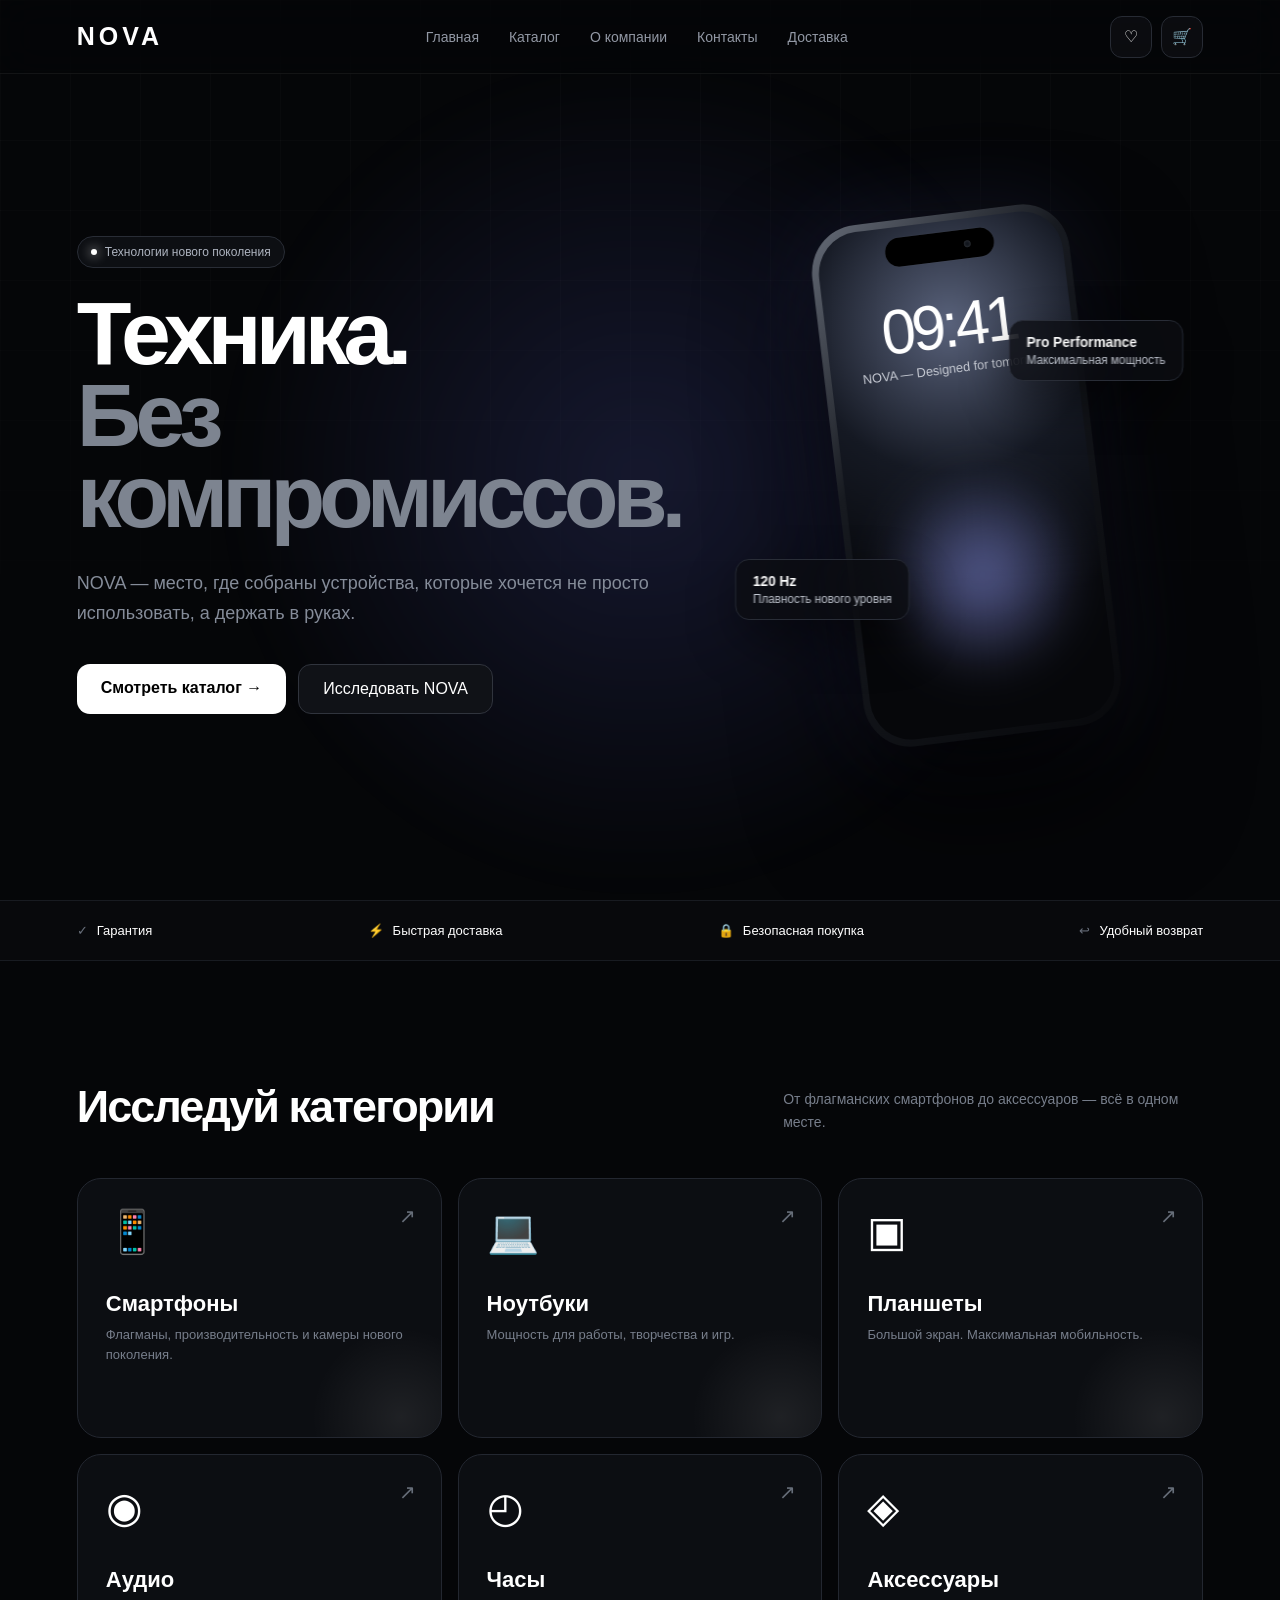
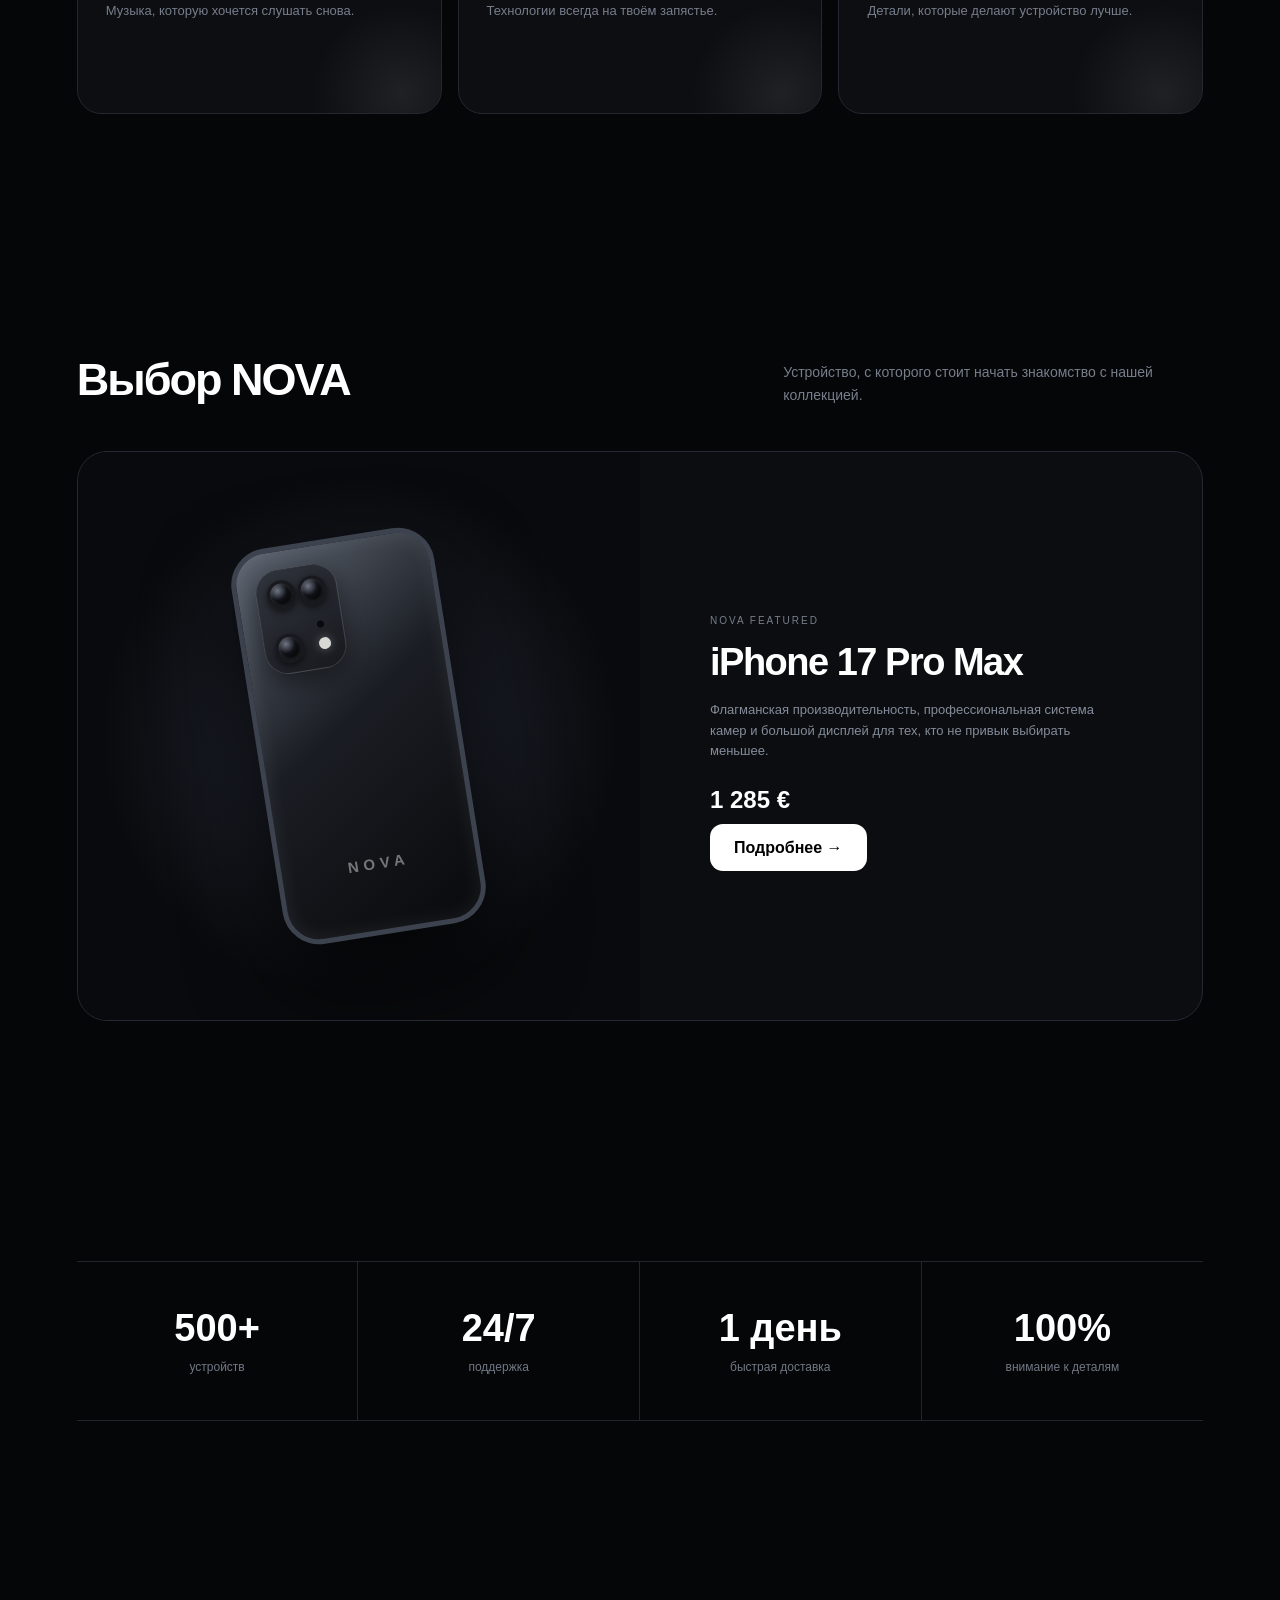
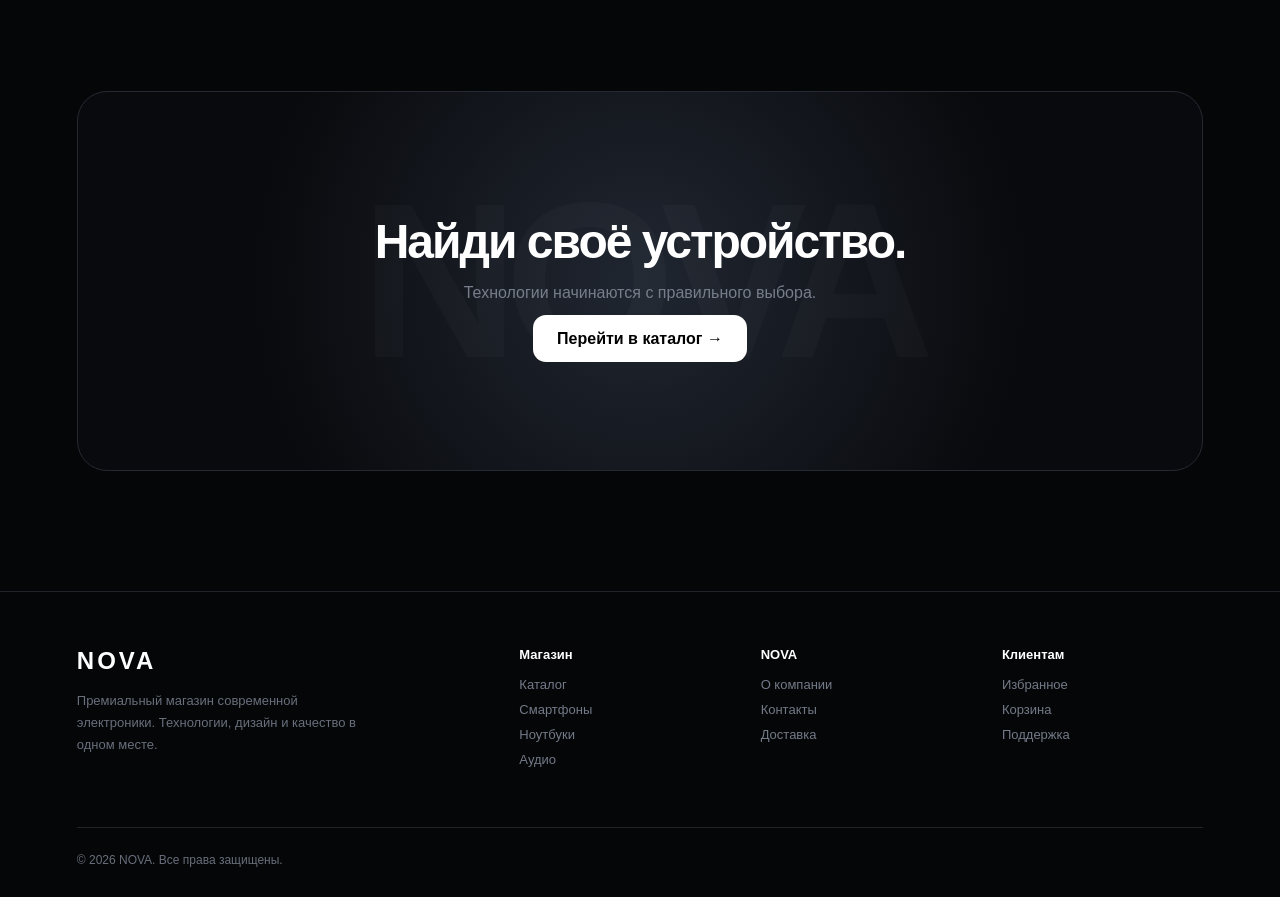
==== commit 8fb5245a: "Update index.html" ====
--- a/index.html
+++ b/index.html
@@ -287,6 +287,7 @@
     height:525px;
     border-radius:48px;
     padding:7px;
+
     background:linear-gradient(
         135deg,
         #656b77,
@@ -299,7 +300,6 @@
         0 0 100px rgba(120,130,255,.12);
 
     position:relative;
-
     transform:rotate(-7deg);
 
     animation:floatPhone 5s ease-in-out infinite;
@@ -337,7 +337,6 @@
 /* DYNAMIC ISLAND */
 
 .phone-screen::before{
-
     content:"";
 
     position:absolute;
@@ -361,10 +360,9 @@
 }
 
 
-/* маленький объектив фронтальной камеры */
+/* FRONT CAMERA */
 
 .phone-screen::after{
-
     content:"";
 
     position:absolute;
@@ -388,41 +386,31 @@
 }
 
 .phone-time{
-
     position:absolute;
-
     top:68px;
-
     left:0;
     right:0;
 
     text-align:center;
 
     font-size:63px;
-
     font-weight:300;
-
     letter-spacing:-4px;
 }
 
 .phone-date{
-
     position:absolute;
-
     top:140px;
-
     left:0;
     right:0;
 
     text-align:center;
 
     color:#c8ccd5;
-
     font-size:13px;
 }
 
 .phone-glow{
-
     position:absolute;
 
     width:230px;
@@ -598,6 +586,7 @@
 .category:hover{
     transform:translateY(-7px);
     border-color:#444a56;
+    box-shadow:0 20px 50px rgba(0,0,0,.25);
 }
 
 .category::after{
@@ -619,6 +608,11 @@
 .category-icon{
     font-size:42px;
     margin-bottom:35px;
+    transition:.3s;
+}
+
+.category:hover .category-icon{
+    transform:scale(1.08);
 }
 
 .category h3{
@@ -657,6 +651,12 @@
     border-radius:30px;
     overflow:hidden;
     background:#0b0d11;
+    transition:.3s;
+}
+
+.feature:hover{
+    border-color:#353a45;
+    box-shadow:0 25px 70px rgba(0,0,0,.25);
 }
 
 .feature-visual{
@@ -673,16 +673,23 @@
         );
 }
 
+
+/* ================= FEATURE PHONE BACK ================= */
+
 .feature-phone{
     width:205px;
     height:400px;
+
+    position:relative;
+
     border-radius:37px;
 
     background:
         linear-gradient(
             145deg,
-            #4b5260,
-            #101218
+            #5d6470,
+            #1a1d23 45%,
+            #090a0d
         );
 
     border:5px solid #3d434e;
@@ -690,11 +697,146 @@
     transform:rotate(-9deg);
 
     box-shadow:
-        0 40px 90px rgba(0,0,0,.8);
-}
+        0 40px 90px rgba(0,0,0,.8),
+        inset 0 0 20px rgba(255,255,255,.08);
+
+    transition:.5s;
+}
+
+.feature:hover .feature-phone{
+    transform:rotate(-5deg) translateY(-8px);
+}
+
+
+/* CAMERA BLOCK */
+
+.feature-camera{
+    position:absolute;
+
+    top:18px;
+    left:18px;
+
+    width:82px;
+    height:105px;
+
+    border-radius:23px;
+
+    background:
+        linear-gradient(
+            145deg,
+            #30343c,
+            #17191e
+        );
+
+    border:1px solid rgba(255,255,255,.12);
+
+    box-shadow:
+        0 10px 25px rgba(0,0,0,.45);
+}
+
+
+/* CAMERA LENSES */
+
+.feature-lens{
+    position:absolute;
+
+    width:29px;
+    height:29px;
+
+    border-radius:50%;
+
+    background:
+        radial-gradient(
+            circle at 35% 30%,
+            #6f7683,
+            #101218 42%,
+            #030405 70%
+        );
+
+    border:3px solid #17191e;
+
+    box-shadow:
+        inset 0 0 4px rgba(255,255,255,.2),
+        0 3px 7px rgba(0,0,0,.6);
+}
+
+.feature-lens:nth-child(1){
+    top:10px;
+    left:10px;
+}
+
+.feature-lens:nth-child(2){
+    top:10px;
+    right:10px;
+}
+
+.feature-lens:nth-child(3){
+    bottom:10px;
+    left:10px;
+}
+
+
+/* FLASH */
+
+.feature-flash{
+    position:absolute;
+
+    width:12px;
+    height:12px;
+
+    border-radius:50%;
+
+    background:#d8d9d5;
+
+    right:14px;
+    bottom:18px;
+
+    box-shadow:
+        0 0 10px rgba(255,255,255,.3);
+}
+
+
+/* SENSOR */
+
+.feature-sensor{
+    position:absolute;
+
+    width:7px;
+    height:7px;
+
+    border-radius:50%;
+
+    background:#090a0c;
+
+    right:18px;
+    bottom:40px;
+}
+
+
+/* NOVA LOGO */
+
+.feature-logo{
+    position:absolute;
+
+    left:0;
+    right:0;
+    bottom:58px;
+
+    text-align:center;
+
+    font-size:15px;
+    font-weight:700;
+    letter-spacing:5px;
+
+    color:rgba(255,255,255,.42);
+}
+
+
+/* ================= FEATURE INFO ================= */
 
 .feature-info{
     padding:70px;
+
     display:flex;
     flex-direction:column;
     justify-content:center;
@@ -704,28 +846,32 @@
     color:#777f8c;
     text-transform:uppercase;
     letter-spacing:2px;
-    font-size:11px;
-    margin-bottom:20px;
-}
+    font-size:10px;
+    margin-bottom:17px;
+}
+
+
+/* УМЕНЬШИЛИ ТЕКСТ ТОВАРА */
 
 .feature-info h2{
-    font-size:48px;
-    line-height:1;
-    letter-spacing:-2px;
-    margin-bottom:20px;
+    font-size:38px;
+    line-height:1.05;
+    letter-spacing:-1.5px;
+    margin-bottom:17px;
 }
 
 .feature-info p{
     color:#858c99;
-    line-height:1.7;
-    max-width:480px;
-    margin-bottom:30px;
+    line-height:1.6;
+    max-width:430px;
+    margin-bottom:24px;
+    font-size:13px;
 }
 
 .feature-price{
-    font-size:30px;
+    font-size:24px;
     font-weight:750;
-    margin-bottom:30px;
+    margin-bottom:25px;
 }
 
 
@@ -924,6 +1070,10 @@
         padding:45px;
     }
 
+    .feature-info h2{
+        font-size:34px;
+    }
+
     .numbers{
         grid-template-columns:repeat(2,1fr);
     }
@@ -980,8 +1130,21 @@
         grid-template-columns:1fr;
     }
 
+    .feature-info{
+        padding:35px 25px;
+    }
+
     .feature-info h2{
-        font-size:38px;
+        font-size:30px;
+        letter-spacing:-1px;
+    }
+
+    .feature-info p{
+        font-size:13px;
+    }
+
+    .feature-price{
+        font-size:22px;
     }
 
     .numbers{
@@ -1421,7 +1584,27 @@
 
         <div class="feature-visual">
 
-            <div class="feature-phone"></div>
+            <div class="feature-phone">
+
+                <div class="feature-camera">
+
+                    <div class="feature-lens"></div>
+
+                    <div class="feature-lens"></div>
+
+                    <div class="feature-lens"></div>
+
+                    <div class="feature-flash"></div>
+
+                    <div class="feature-sensor"></div>
+
+                </div>
+
+                <div class="feature-logo">
+                    NOVA
+                </div>
+
+            </div>
 
         </div>
 
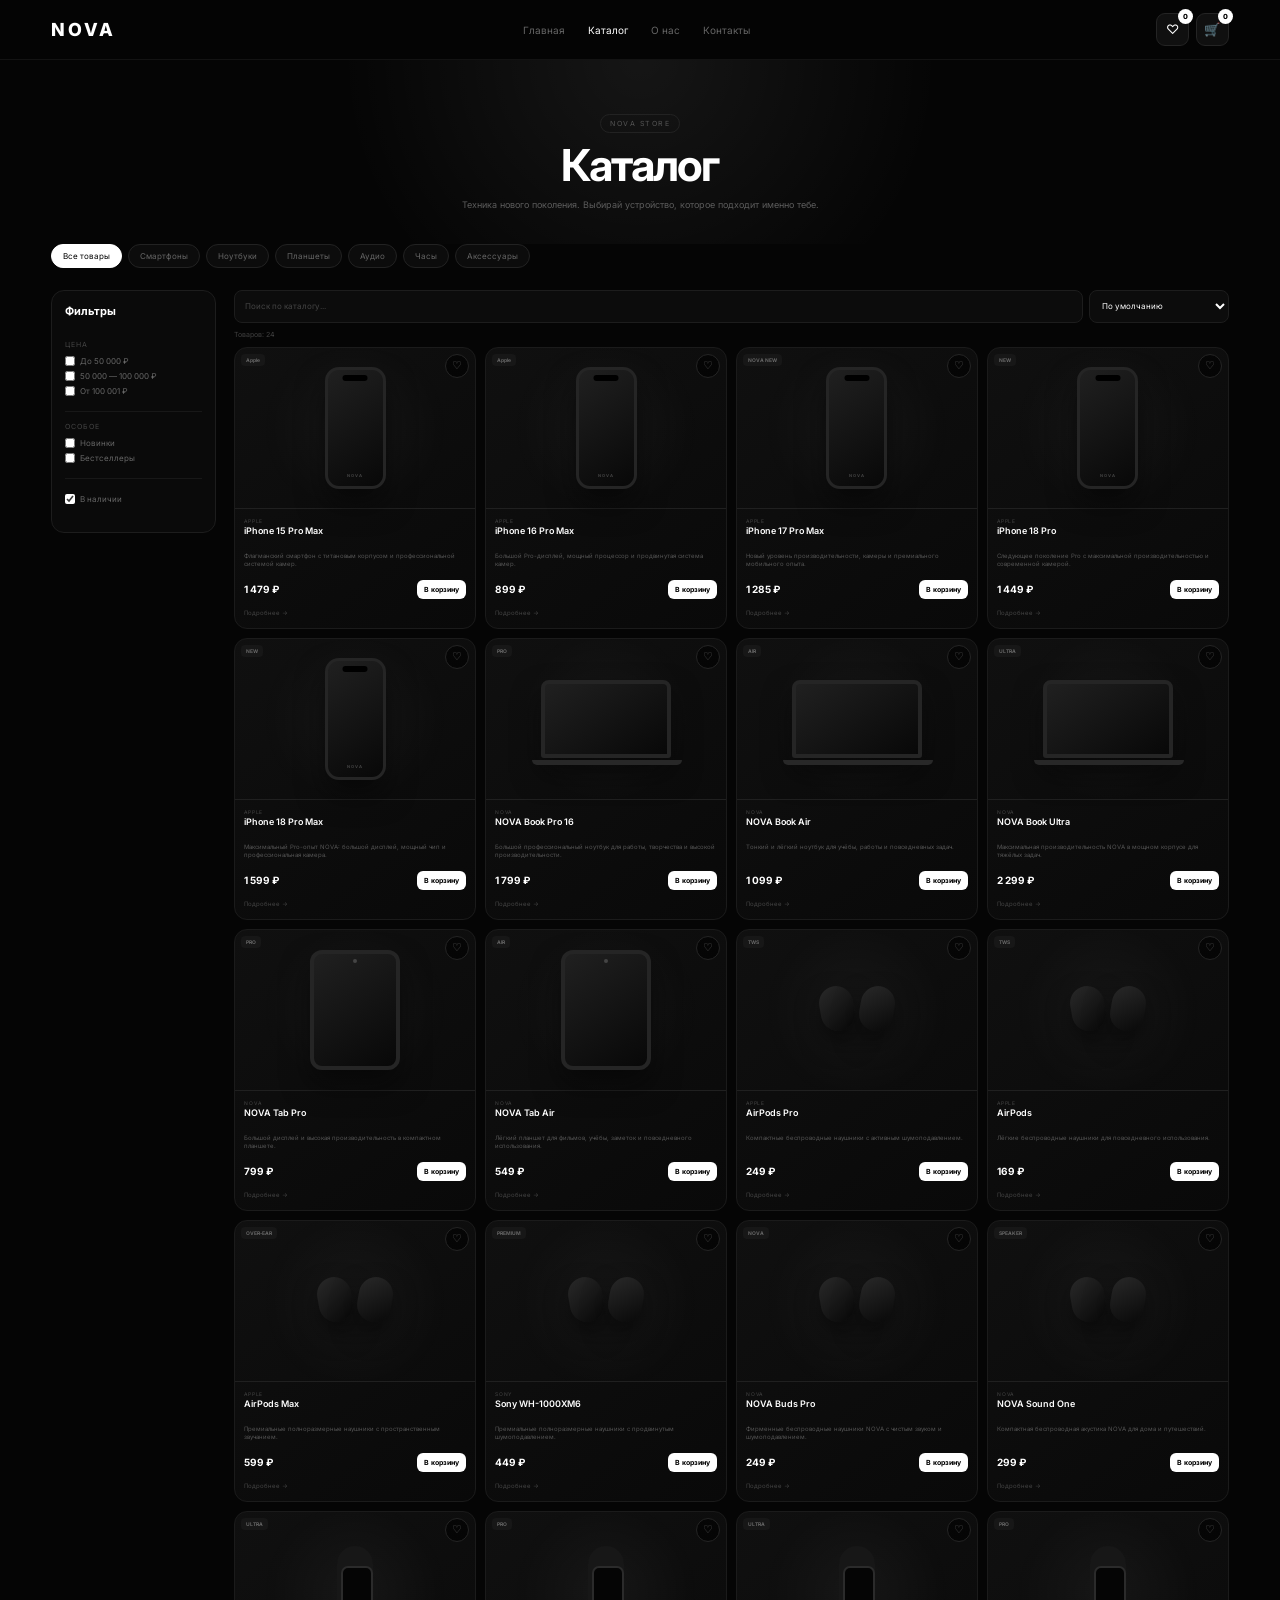
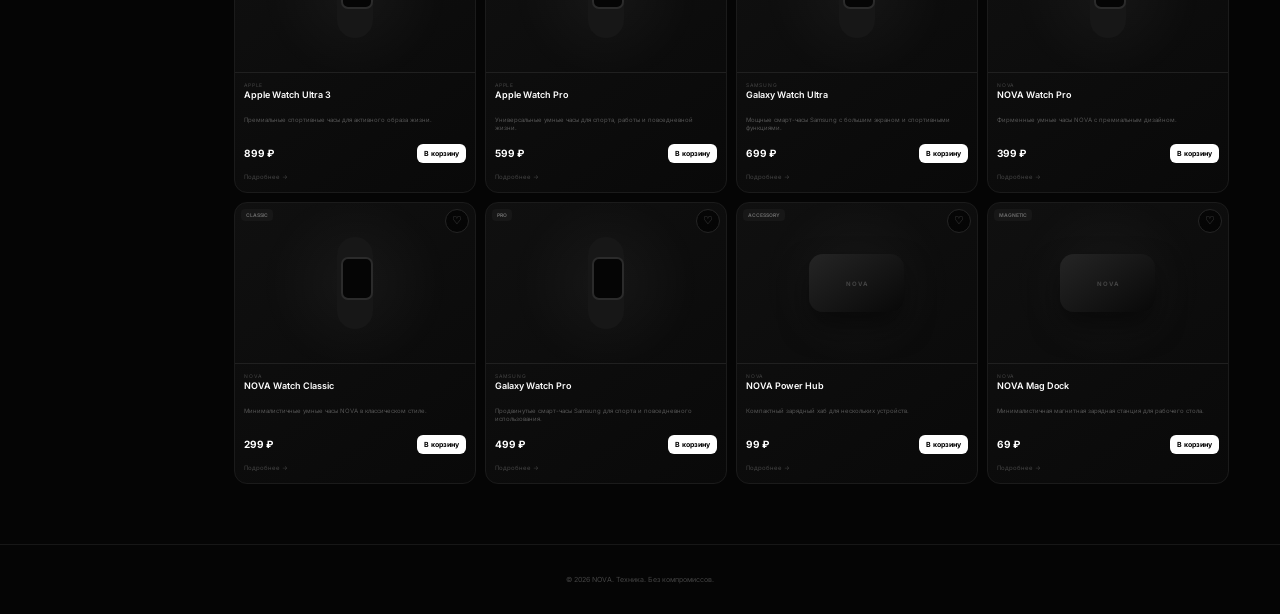
==== commit 70bb47f3: "Update index.html" ====
--- a/index.html
+++ b/index.html
@@ -1,1848 +1,2546 @@
 <!DOCTYPE html>
 <html lang="ru">
 <head>
+
 <meta charset="UTF-8">
 <meta name="viewport" content="width=device-width, initial-scale=1.0">
 
-<title>NOVA — Технологии нового поколения</title>
+<title>Каталог — NOVA</title>
+
+<link rel="stylesheet" href="style.css">
 
 <style>
 
-*{
-    margin:0;
-    padding:0;
-    box-sizing:border-box;
-}
-
-html{
-    scroll-behavior:smooth;
-}
-
-body{
-    font-family:-apple-system,BlinkMacSystemFont,"Segoe UI",Arial,sans-serif;
-    background:#050608;
-    color:#fff;
-    overflow-x:hidden;
-}
-
-a{
-    text-decoration:none;
-    color:inherit;
-}
-
-button{
-    font-family:inherit;
-}
-
+/* =====================================================
+   CATALOG ONLY
+   Полностью изолированные стили каталога.
+===================================================== */
+
+.catalog-page {
+    min-height: 100vh;
+    background: #050505;
+    color: #fff;
+    font-family: Inter, Arial, sans-serif;
+}
 
 /* ================= HEADER ================= */
 
-.header{
-    position:fixed;
-    top:0;
-    left:0;
-    right:0;
-    height:74px;
-    padding:0 6%;
-    display:flex;
-    align-items:center;
-    justify-content:space-between;
-    z-index:1000;
-    background:rgba(5,6,8,.55);
-    backdrop-filter:blur(20px);
-    border-bottom:1px solid rgba(255,255,255,.06);
-}
-
-.logo{
-    font-size:25px;
-    font-weight:850;
-    letter-spacing:4px;
-}
-
-.nav{
-    display:flex;
-    gap:30px;
-}
-
-.nav a{
-    color:#9298a4;
-    font-size:14px;
-    transition:.25s;
-}
-
-.nav a:hover{
-    color:#fff;
-}
-
-.actions{
-    display:flex;
-    gap:9px;
-}
-
-.action{
-    width:42px;
-    height:42px;
-    display:flex;
-    align-items:center;
-    justify-content:center;
-    border-radius:12px;
-    border:1px solid #272b34;
-    background:rgba(15,17,21,.7);
-    transition:.25s;
-}
-
-.action:hover{
-    background:#fff;
-    color:#000;
-    transform:translateY(-2px);
-}
-
+.catalog-page .catalog-header {
+    position: sticky;
+    top: 0;
+    z-index: 1000;
+
+    height: 60px;
+
+    padding: 0 4%;
+
+    display: flex;
+    align-items: center;
+    justify-content: space-between;
+
+    background: rgba(5,5,5,.9);
+    backdrop-filter: blur(20px);
+
+    border-bottom: 1px solid rgba(255,255,255,.06);
+}
+
+.catalog-page .logo {
+    font-size: 18px;
+    font-weight: 800;
+    letter-spacing: 3px;
+}
+
+.catalog-page .header-nav {
+    display: flex;
+    gap: 23px;
+}
+
+.catalog-page .header-nav a {
+    color: #666;
+    font-size: 10px;
+    transition: .2s;
+}
+
+.catalog-page .header-nav a:hover,
+.catalog-page .header-nav a.active {
+    color: #fff;
+}
+
+.catalog-page .header-actions {
+    display: flex;
+    gap: 7px;
+}
+
+.catalog-page .header-action {
+    position: relative;
+
+    width: 33px;
+    height: 33px;
+
+    padding: 0;
+
+    display: flex;
+    align-items: center;
+    justify-content: center;
+
+    border: 1px solid #242424;
+    border-radius: 9px;
+
+    background: #101010;
+    color: #fff;
+}
+
+.catalog-page .header-icon {
+    font-size: 13px;
+    line-height: 1;
+}
+
+.catalog-page .counter {
+    position: absolute;
+
+    top: -5px;
+    right: -5px;
+
+    min-width: 15px;
+    height: 15px;
+
+    padding: 0 3px;
+
+    display: flex;
+    align-items: center;
+    justify-content: center;
+
+    border-radius: 50%;
+
+    background: #fff;
+    color: #000;
+
+    font-size: 7px;
+    font-weight: 800;
+}
 
 /* ================= HERO ================= */
 
-.hero{
-    min-height:100vh;
-    position:relative;
-    display:flex;
-    align-items:center;
-    justify-content:center;
-    overflow:hidden;
-    padding:120px 6% 70px;
-}
-
-.hero-bg{
-    position:absolute;
-    width:900px;
-    height:900px;
-    border-radius:50%;
-    background:radial-gradient(
-        circle,
-        rgba(110,120,255,.16),
-        rgba(0,0,0,0) 65%
-    );
-    filter:blur(20px);
-    animation:breathe 6s ease-in-out infinite;
-    pointer-events:none;
-}
-
-@keyframes breathe{
-
-    0%,100%{
-        transform:scale(.9);
-        opacity:.6;
-    }
-
-    50%{
-        transform:scale(1.08);
-        opacity:1;
-    }
-}
-
-.grid-bg{
-    position:absolute;
-    inset:0;
-    background-image:
-        linear-gradient(
-            rgba(255,255,255,.025) 1px,
-            transparent 1px
-        ),
-        linear-gradient(
-            90deg,
-            rgba(255,255,255,.025) 1px,
-            transparent 1px
-        );
-    background-size:70px 70px;
-    mask-image:linear-gradient(
-        to bottom,
-        black,
-        transparent 85%
-    );
-    pointer-events:none;
-}
-
-.hero-content{
-    width:100%;
-    max-width:1250px;
-    position:relative;
-    display:grid;
-    grid-template-columns:1fr 1fr;
-    align-items:center;
-    gap:50px;
-    z-index:2;
-}
-
-.hero-text{
-    animation:heroIn 1s ease forwards;
-    opacity:0;
-    transform:translateY(30px);
-}
-
-@keyframes heroIn{
-
-    to{
-        opacity:1;
-        transform:translateY(0);
-    }
-}
-
-.eyebrow{
-    display:inline-flex;
-    align-items:center;
-    gap:8px;
-    padding:8px 13px;
-    border:1px solid #292d36;
-    border-radius:30px;
-    color:#aeb4c0;
-    background:#0d0f13;
-    font-size:12px;
-    margin-bottom:25px;
-}
-
-.dot{
-    width:6px;
-    height:6px;
-    border-radius:50%;
-    background:#fff;
-    box-shadow:0 0 12px #fff;
-}
-
-.hero h1{
-    font-size:clamp(55px,7vw,100px);
-    line-height:.91;
-    letter-spacing:-6px;
-    max-width:700px;
-    margin-bottom:30px;
-}
-
-.hero h1 span{
-    color:#7d8490;
-}
-
-.hero-description{
-    max-width:580px;
-    color:#858c99;
-    font-size:18px;
-    line-height:1.7;
-    margin-bottom:35px;
-}
-
-.hero-buttons{
-    display:flex;
-    gap:12px;
-    flex-wrap:wrap;
-}
-
-.primary{
-    padding:15px 24px;
-    border-radius:13px;
-    background:#fff;
-    color:#000;
-    font-weight:700;
-    transition:.25s;
-}
-
-.primary:hover{
-    transform:translateY(-3px);
-    box-shadow:0 15px 35px rgba(255,255,255,.12);
-}
-
-.secondary{
-    padding:15px 24px;
-    border-radius:13px;
-    border:1px solid #30343d;
-    background:#101217;
-    color:#fff;
-    transition:.25s;
-}
-
-.secondary:hover{
-    background:#191c22;
-    transform:translateY(-3px);
-}
-
-
-/* ================= HERO PHONE ================= */
-
-.hero-device{
-    display:flex;
-    align-items:center;
-    justify-content:center;
-    min-height:570px;
-    position:relative;
-    animation:deviceIn 1.3s .2s ease forwards;
-    opacity:0;
-    transform:translateY(40px) rotateY(-12deg);
-}
-
-@keyframes deviceIn{
-
-    to{
-        opacity:1;
-        transform:translateY(0) rotateY(-12deg);
-    }
-}
-
-.phone{
-    width:265px;
-    height:525px;
-    border-radius:48px;
-    padding:7px;
-
-    background:linear-gradient(
-        135deg,
-        #656b77,
-        #171a20 35%,
-        #08090c
-    );
-
-    box-shadow:
-        0 60px 120px rgba(0,0,0,.8),
-        0 0 100px rgba(120,130,255,.12);
-
-    position:relative;
-    transform:rotate(-7deg);
-
-    animation:floatPhone 5s ease-in-out infinite;
-}
-
-@keyframes floatPhone{
-
-    0%,100%{
-        transform:rotate(-7deg) translateY(0);
-    }
-
-    50%{
-        transform:rotate(-4deg) translateY(-18px);
-    }
-}
-
-.phone-screen{
-    width:100%;
-    height:100%;
-    border-radius:42px;
-    overflow:hidden;
+.catalog-page .catalog-hero {
+    padding: 50px 20px 32px;
+
+    text-align: center;
 
     background:
         radial-gradient(
-            circle at 50% 20%,
-            #59627b,
-            #151923 35%,
-            #06070a 70%
+            circle at 50% 0,
+            rgba(255,255,255,.065),
+            transparent 45%
         );
-
-    position:relative;
-}
-
-
-/* DYNAMIC ISLAND */
-
-.phone-screen::before{
-    content:"";
-
-    position:absolute;
-
-    width:112px;
-    height:29px;
-
-    background:#000;
-
-    border-radius:20px;
-
-    top:11px;
-    left:50%;
-
-    transform:translateX(-50%);
-
-    z-index:10;
-
-    box-shadow:
-        0 0 1px rgba(255,255,255,.15);
-}
-
-
-/* FRONT CAMERA */
-
-.phone-screen::after{
-    content:"";
-
-    position:absolute;
-
-    width:7px;
-    height:7px;
-
-    border-radius:50%;
-
-    background:#10141b;
-
-    top:22px;
-    left:50%;
-
-    transform:translateX(25px);
-
-    z-index:11;
-
-    box-shadow:
-        inset 0 0 3px rgba(255,255,255,.2);
-}
-
-.phone-time{
-    position:absolute;
-    top:68px;
-    left:0;
-    right:0;
-
-    text-align:center;
-
-    font-size:63px;
-    font-weight:300;
-    letter-spacing:-4px;
-}
-
-.phone-date{
-    position:absolute;
-    top:140px;
-    left:0;
-    right:0;
-
-    text-align:center;
-
-    color:#c8ccd5;
-    font-size:13px;
-}
-
-.phone-glow{
-    position:absolute;
-
-    width:230px;
-    height:230px;
-
-    border-radius:50%;
+}
+
+.catalog-page .hero-label {
+    display: inline-block;
+
+    margin-bottom: 10px;
+    padding: 4px 9px;
+
+    border: 1px solid #222;
+    border-radius: 20px;
+
+    color: #555;
+
+    font-size: 7px;
+    letter-spacing: 1.5px;
+    text-transform: uppercase;
+}
+
+.catalog-page .catalog-hero h1 {
+    margin: 0;
+
+    font-size: clamp(30px,4vw,44px);
+    line-height: 1;
+    letter-spacing: -2px;
+}
+
+.catalog-page .catalog-hero p {
+    max-width: 440px;
+
+    margin: 11px auto 0;
+
+    color: #5c5c5c;
+
+    font-size: 9px;
+    line-height: 1.5;
+}
+
+/* ================= CATEGORIES ================= */
+
+.catalog-page .category-section {
+    padding: 0 4% 22px;
+}
+
+.catalog-page .category-list {
+    display: flex;
+    gap: 6px;
+
+    overflow-x: auto;
+
+    scrollbar-width: none;
+}
+
+.catalog-page .category-list::-webkit-scrollbar {
+    display: none;
+}
+
+.catalog-page .category-btn {
+    flex-shrink: 0;
+
+    padding: 6px 11px;
+
+    border: 1px solid #222;
+    border-radius: 20px;
+
+    background: #0c0c0c;
+
+    color: #666;
+
+    font-size: 8px;
+}
+
+.catalog-page .category-btn.active {
+    background: #fff;
+    color: #000;
+    border-color: #fff;
+}
+
+/* ================= LAYOUT ================= */
+
+.catalog-page .catalog-layout {
+    max-width: 1450px;
+
+    margin: 0 auto;
+
+    padding: 0 4% 60px;
+
+    display: grid;
+    grid-template-columns: 165px minmax(0,1fr);
+
+    gap: 18px;
+}
+
+/* ================= FILTERS ================= */
+
+.catalog-page .filters {
+    align-self: start;
+
+    position: sticky;
+    top: 75px;
+
+    padding: 13px;
+
+    border: 1px solid #1d1d1d;
+    border-radius: 13px;
+
+    background: #0a0a0a;
+}
+
+.catalog-page .filters h3 {
+    margin-bottom: 12px;
+
+    font-size: 11px;
+}
+
+.catalog-page .filter-group {
+    padding: 10px 0;
+
+    border-top: 1px solid #181818;
+}
+
+.catalog-page .filter-group:first-of-type {
+    border-top: 0;
+}
+
+.catalog-page .filter-title {
+    margin-bottom: 7px;
+
+    color: #444;
+
+    font-size: 7px;
+    letter-spacing: 1px;
+    text-transform: uppercase;
+}
+
+.catalog-page .filter-option {
+    display: flex;
+    align-items: center;
+    gap: 5px;
+
+    margin: 5px 0;
+
+    color: #666;
+
+    font-size: 8px;
+}
+
+.catalog-page .filter-option input {
+    width: 10px;
+    height: 10px;
+
+    margin: 0;
+
+    accent-color: #fff;
+}
+
+/* ================= TOOLBAR ================= */
+
+.catalog-page .catalog-toolbar {
+    display: flex;
+    gap: 6px;
+
+    margin-bottom: 7px;
+}
+
+.catalog-page .search-box {
+    flex: 1;
+}
+
+.catalog-page .search-box input {
+    width: 100%;
+    height: 33px;
+
+    padding: 0 10px;
+
+    outline: none;
+
+    border: 1px solid #1d1d1d;
+    border-radius: 8px;
+
+    background: #0c0c0c;
+    color: #fff;
+
+    font-size: 8px;
+}
+
+.catalog-page .search-box input::placeholder {
+    color: #444;
+}
+
+.catalog-page .sort-select {
+    width: 140px;
+    height: 33px;
+
+    padding: 0 8px;
+
+    outline: none;
+
+    border: 1px solid #1d1d1d;
+    border-radius: 8px;
+
+    background: #0c0c0c;
+    color: #fff;
+
+    font-size: 8px;
+}
+
+.catalog-page .result-count {
+    margin-bottom: 8px;
+
+    color: #414141;
+
+    font-size: 7px;
+}
+
+/* ================= GRID ================= */
+
+.catalog-page .products-grid {
+    display: grid;
+
+    grid-template-columns:
+        repeat(4,minmax(0,1fr));
+
+    gap: 9px;
+}
+
+/* ================= CARD ================= */
+
+.catalog-page .product-card {
+    min-width: 0;
+
+    overflow: hidden;
+
+    border: 1px solid #1b1b1b;
+    border-radius: 13px;
+
+    background:
+        linear-gradient(
+            145deg,
+            #101010,
+            #090909
+        );
+
+    transition:
+        transform .2s,
+        border-color .2s;
+}
+
+.catalog-page .product-card:hover {
+    transform: translateY(-2px);
+    border-color: #303030;
+}
+
+/* ================= VISUAL ================= */
+
+.catalog-page .product-image {
+    position: relative;
+
+    height: 160px;
+
+    display: flex;
+    align-items: center;
+    justify-content: center;
 
     background:
         radial-gradient(
             circle,
-            rgba(150,160,255,.55),
+            rgba(255,255,255,.04),
             transparent 65%
         );
-
-    bottom:40px;
-    left:15px;
-
-    filter:blur(20px);
-
-    animation:phoneGlow 4s ease-in-out infinite;
-}
-
-@keyframes phoneGlow{
-
-    0%,100%{
-        opacity:.45;
-        transform:scale(.9);
-    }
-
-    50%{
-        opacity:.9;
-        transform:scale(1.1);
-    }
-}
-
-
-/* ================= FLOATING LABELS ================= */
-
-.float-card{
-    position:absolute;
-
-    padding:13px 17px;
-
-    border:1px solid #2a2e38;
-
-    border-radius:14px;
-
-    background:rgba(12,14,18,.78);
-
-    backdrop-filter:blur(15px);
-
-    box-shadow:0 20px 50px rgba(0,0,0,.4);
-
-    font-size:12px;
-
-    color:#c5cad4;
-
-    animation:labelFloat 4s ease-in-out infinite;
-
-    z-index:20;
-}
-
-.float-card strong{
-    display:block;
-    color:#fff;
-    font-size:14px;
-    margin-bottom:3px;
-}
-
-.float-1{
-    top:130px;
-    right:15px;
-}
-
-.float-2{
-    bottom:140px;
-    left:0;
-    animation-delay:1s;
-}
-
-@keyframes labelFloat{
-
-    0%,100%{
-        transform:translateY(0);
-    }
-
-    50%{
-        transform:translateY(-10px);
-    }
-}
-
-
-/* ================= TRUST ================= */
-
-.trust{
-    border-top:1px solid #181b21;
-    border-bottom:1px solid #181b21;
-    padding:22px 6%;
-    background:#08090c;
-}
-
-.trust-inner{
-    max-width:1250px;
-    margin:auto;
-    display:flex;
-    justify-content:space-between;
-    gap:30px;
-    flex-wrap:wrap;
-    color:#686f7b;
-    font-size:13px;
-}
-
-.trust-item{
-    display:flex;
-    align-items:center;
-    gap:9px;
-}
-
-.trust-item span{
-    color:#fff;
-}
-
-
-/* ================= SECTION ================= */
-
-.section{
-    width:88%;
-    max-width:1250px;
-    margin:auto;
-    padding:120px 0;
-}
-
-.section-head{
-    display:flex;
-    align-items:end;
-    justify-content:space-between;
-    gap:30px;
-    margin-bottom:45px;
-}
-
-.section-title{
-    font-size:45px;
-    letter-spacing:-2px;
-}
-
-.section-subtitle{
-    color:#777e8b;
-    max-width:420px;
-    line-height:1.6;
-    font-size:14px;
-}
-
-
-/* ================= CATEGORIES ================= */
-
-.categories{
-    display:grid;
-    grid-template-columns:repeat(3,1fr);
-    gap:16px;
-}
-
-.category{
-    min-height:260px;
-    border:1px solid #232730;
-    border-radius:24px;
-    background:#0c0e12;
-    padding:28px;
-    position:relative;
-    overflow:hidden;
-    transition:.35s;
-}
-
-.category:hover{
-    transform:translateY(-7px);
-    border-color:#444a56;
-    box-shadow:0 20px 50px rgba(0,0,0,.25);
-}
-
-.category::after{
-    content:"";
-    position:absolute;
-    width:180px;
-    height:180px;
-    border-radius:50%;
-    background:
-        radial-gradient(
-            circle,
-            rgba(255,255,255,.08),
-            transparent 70%
-        );
-    right:-50px;
-    bottom:-70px;
-}
-
-.category-icon{
-    font-size:42px;
-    margin-bottom:35px;
-    transition:.3s;
-}
-
-.category:hover .category-icon{
-    transform:scale(1.08);
-}
-
-.category h3{
-    font-size:22px;
-    margin-bottom:8px;
-}
-
-.category p{
-    color:#777e8b;
-    font-size:13px;
-    line-height:1.5;
-}
-
-.category-arrow{
-    position:absolute;
-    right:25px;
-    top:25px;
-    font-size:20px;
-    color:#666d78;
-    transition:.25s;
-}
-
-.category:hover .category-arrow{
-    color:#fff;
-    transform:translate(4px,-4px);
-}
-
-
-/* ================= FEATURE PRODUCT ================= */
-
-.feature{
-    display:grid;
-    grid-template-columns:1fr 1fr;
-    min-height:570px;
-    border:1px solid #252932;
-    border-radius:30px;
-    overflow:hidden;
-    background:#0b0d11;
-    transition:.3s;
-}
-
-.feature:hover{
-    border-color:#353a45;
-    box-shadow:0 25px 70px rgba(0,0,0,.25);
-}
-
-.feature-visual{
-    position:relative;
-    display:flex;
-    align-items:center;
-    justify-content:center;
-
-    background:
-        radial-gradient(
-            circle at 50% 50%,
-            #252b38,
-            #090a0d 65%
-        );
-}
-
-
-/* ================= FEATURE PHONE BACK ================= */
-
-.feature-phone{
-    width:205px;
-    height:400px;
-
-    position:relative;
-
-    border-radius:37px;
-
-    background:
-        linear-gradient(
-            145deg,
-            #5d6470,
-            #1a1d23 45%,
-            #090a0d
-        );
-
-    border:5px solid #3d434e;
-
-    transform:rotate(-9deg);
-
-    box-shadow:
-        0 40px 90px rgba(0,0,0,.8),
-        inset 0 0 20px rgba(255,255,255,.08);
-
-    transition:.5s;
-}
-
-.feature:hover .feature-phone{
-    transform:rotate(-5deg) translateY(-8px);
-}
-
-
-/* CAMERA BLOCK */
-
-.feature-camera{
-    position:absolute;
-
-    top:18px;
-    left:18px;
-
-    width:82px;
-    height:105px;
-
-    border-radius:23px;
-
-    background:
-        linear-gradient(
-            145deg,
-            #30343c,
-            #17191e
-        );
-
-    border:1px solid rgba(255,255,255,.12);
-
-    box-shadow:
-        0 10px 25px rgba(0,0,0,.45);
-}
-
-
-/* CAMERA LENSES */
-
-.feature-lens{
-    position:absolute;
-
-    width:29px;
-    height:29px;
-
-    border-radius:50%;
-
-    background:
-        radial-gradient(
-            circle at 35% 30%,
-            #6f7683,
-            #101218 42%,
-            #030405 70%
-        );
-
-    border:3px solid #17191e;
-
-    box-shadow:
-        inset 0 0 4px rgba(255,255,255,.2),
-        0 3px 7px rgba(0,0,0,.6);
-}
-
-.feature-lens:nth-child(1){
-    top:10px;
-    left:10px;
-}
-
-.feature-lens:nth-child(2){
-    top:10px;
-    right:10px;
-}
-
-.feature-lens:nth-child(3){
-    bottom:10px;
-    left:10px;
-}
-
-
-/* FLASH */
-
-.feature-flash{
-    position:absolute;
-
-    width:12px;
-    height:12px;
-
-    border-radius:50%;
-
-    background:#d8d9d5;
-
-    right:14px;
-    bottom:18px;
-
-    box-shadow:
-        0 0 10px rgba(255,255,255,.3);
-}
-
-
-/* SENSOR */
-
-.feature-sensor{
-    position:absolute;
-
-    width:7px;
-    height:7px;
-
-    border-radius:50%;
-
-    background:#090a0c;
-
-    right:18px;
-    bottom:40px;
-}
-
-
-/* NOVA LOGO */
-
-.feature-logo{
-    position:absolute;
-
-    left:0;
-    right:0;
-    bottom:58px;
-
-    text-align:center;
-
-    font-size:15px;
-    font-weight:700;
-    letter-spacing:5px;
-
-    color:rgba(255,255,255,.42);
-}
-
-
-/* ================= FEATURE INFO ================= */
-
-.feature-info{
-    padding:70px;
-
-    display:flex;
-    flex-direction:column;
-    justify-content:center;
-}
-
-.feature-label{
-    color:#777f8c;
-    text-transform:uppercase;
-    letter-spacing:2px;
-    font-size:10px;
-    margin-bottom:17px;
-}
-
-
-/* УМЕНЬШИЛИ ТЕКСТ ТОВАРА */
-
-.feature-info h2{
-    font-size:38px;
-    line-height:1.05;
-    letter-spacing:-1.5px;
-    margin-bottom:17px;
-}
-
-.feature-info p{
-    color:#858c99;
-    line-height:1.6;
-    max-width:430px;
-    margin-bottom:24px;
-    font-size:13px;
-}
-
-.feature-price{
-    font-size:24px;
-    font-weight:750;
-    margin-bottom:25px;
-}
-
-
-/* ================= NUMBERS ================= */
-
-.numbers{
-    display:grid;
-    grid-template-columns:repeat(4,1fr);
-    border-top:1px solid #22252c;
-    border-bottom:1px solid #22252c;
-}
-
-.number{
-    padding:45px 25px;
-    text-align:center;
-    border-right:1px solid #22252c;
-}
-
-.number:last-child{
-    border-right:0;
-}
-
-.number strong{
-    display:block;
-    font-size:38px;
-    margin-bottom:7px;
-}
-
-.number span{
-    color:#717885;
-    font-size:12px;
-}
-
-
-/* ================= CTA ================= */
-
-.cta{
-    margin-top:30px;
-    min-height:380px;
-    border:1px solid #252932;
-    border-radius:30px;
-    position:relative;
-    overflow:hidden;
-
-    display:flex;
-    align-items:center;
-    justify-content:center;
-
-    text-align:center;
-
-    background:
-        radial-gradient(
-            circle at 50% 50%,
-            #202631,
-            #090a0d 65%
-        );
-}
-
-.cta::before{
-    content:"NOVA";
-    position:absolute;
-    font-size:220px;
-    font-weight:900;
-    letter-spacing:-15px;
-    color:rgba(255,255,255,.025);
-    white-space:nowrap;
-}
-
-.cta-content{
-    position:relative;
-    z-index:2;
-    padding:30px;
-}
-
-.cta h2{
-    font-size:48px;
-    letter-spacing:-2px;
-    margin-bottom:15px;
-}
-
-.cta p{
-    color:#777e8b;
-    margin-bottom:28px;
-}
-
+}
+
+.catalog-page .product-visual-link {
+    width: 100%;
+    height: 100%;
+
+    display: flex;
+    align-items: center;
+    justify-content: center;
+}
+
+/* ================= BADGE ================= */
+
+.catalog-page .product-badge {
+    position: absolute;
+    top: 6px;
+    left: 6px;
+    z-index: 10;
+
+    padding: 3px 5px;
+
+    border-radius: 4px;
+
+    background: #171717;
+
+    color: #666;
+
+    font-size: 5px;
+    font-weight: 700;
+}
+
+/* ================= FAVORITE ================= */
+
+.catalog-page .favorite-btn {
+    position: absolute;
+    top: 6px;
+    right: 6px;
+    z-index: 20;
+
+    width: 24px;
+    height: 24px;
+
+    padding: 0;
+
+    display: flex;
+    align-items: center;
+    justify-content: center;
+
+    border: 1px solid #252525;
+    border-radius: 50%;
+
+    background: rgba(0,0,0,.55);
+
+    color: #555;
+
+    font-family: Arial,sans-serif;
+    font-size: 11px;
+    font-weight: 400;
+
+    line-height: 1;
+
+    appearance: none;
+    -webkit-appearance: none;
+}
+
+.catalog-page .favorite-btn.active {
+    color: #fff;
+}
+
+/* ================= PHONE ================= */
+
+.catalog-page .device {
+    position: relative;
+
+    width: 61px;
+    height: 122px;
+
+    border: 3px solid #252525;
+    border-radius: 14px;
+
+    background: linear-gradient(145deg,#202020,#080808);
+
+    box-shadow: 0 15px 28px rgba(0,0,0,.5);
+}
+
+.catalog-page .device::before {
+    content: "";
+
+    position: absolute;
+
+    top: 5px;
+    left: 50%;
+
+    width: 25px;
+    height: 6px;
+
+    border-radius: 10px;
+
+    background: #000;
+
+    transform: translateX(-50%);
+}
+
+.catalog-page .device::after {
+    content: "NOVA";
+
+    position: absolute;
+
+    bottom: 8px;
+    left: 50%;
+
+    transform: translateX(-50%);
+
+    color: #444;
+
+    font-size: 4px;
+    font-weight: 700;
+    letter-spacing: 1px;
+}
+
+/* ================= LAPTOP ================= */
+
+.catalog-page .laptop {
+    position: relative;
+
+    width: 130px;
+    height: 78px;
+
+    border: 4px solid #252525;
+    border-radius: 8px 8px 3px 3px;
+
+    background: linear-gradient(145deg,#202020,#080808);
+
+    box-shadow: 0 15px 28px rgba(0,0,0,.5);
+}
+
+.catalog-page .laptop::after {
+    content: "";
+
+    position: absolute;
+
+    left: -13px;
+    bottom: -11px;
+
+    width: 150px;
+    height: 5px;
+
+    border-radius: 0 0 8px 8px;
+
+    background: #282828;
+}
+
+/* ================= TABLET ================= */
+
+.catalog-page .tablet {
+    position: relative;
+
+    width: 90px;
+    height: 120px;
+
+    border: 4px solid #252525;
+    border-radius: 12px;
+
+    background: linear-gradient(145deg,#202020,#080808);
+
+    box-shadow: 0 15px 28px rgba(0,0,0,.5);
+}
+
+.catalog-page .tablet::before {
+    content: "";
+
+    position: absolute;
+
+    top: 5px;
+    left: 50%;
+
+    width: 4px;
+    height: 4px;
+
+    border-radius: 50%;
+
+    background: #444;
+
+    transform: translateX(-50%);
+}
+
+/* ================= AUDIO ================= */
+
+.catalog-page .buds {
+    position: relative;
+
+    width: 88px;
+    height: 60px;
+}
+
+.catalog-page .buds::before,
+.catalog-page .buds::after {
+    content: "";
+
+    position: absolute;
+
+    top: 6px;
+
+    width: 34px;
+    height: 45px;
+
+    border-radius: 20px;
+
+    background: linear-gradient(145deg,#292929,#080808);
+
+    box-shadow: 0 12px 25px rgba(0,0,0,.5);
+}
+
+.catalog-page .buds::before {
+    left: 7px;
+    transform: rotate(-10deg);
+}
+
+.catalog-page .buds::after {
+    right: 7px;
+    transform: rotate(10deg);
+}
+
+/* ================= WATCH ================= */
+
+.catalog-page .watch {
+    position: relative;
+
+    width: 72px;
+    height: 92px;
+}
+
+.catalog-page .watch::before {
+    content: "";
+
+    position: absolute;
+
+    left: 18px;
+
+    width: 36px;
+    height: 92px;
+
+    border-radius: 18px;
+
+    background: #171717;
+}
+
+.catalog-page .watch::after {
+    content: "";
+
+    position: absolute;
+
+    left: 22px;
+    top: 20px;
+
+    width: 28px;
+    height: 39px;
+
+    border: 2px solid #2b2b2b;
+    border-radius: 7px;
+
+    background: #050505;
+}
+
+/* ================= ACCESSORY ================= */
+
+.catalog-page .accessory {
+    position: relative;
+
+    width: 95px;
+    height: 58px;
+
+    border-radius: 14px;
+
+    background: linear-gradient(145deg,#252525,#080808);
+
+    box-shadow: 0 15px 28px rgba(0,0,0,.5);
+}
+
+.catalog-page .accessory::after {
+    content: "NOVA";
+
+    position: absolute;
+
+    left: 50%;
+    top: 50%;
+
+    transform: translate(-50%,-50%);
+
+    color: #444;
+
+    font-size: 6px;
+    font-weight: 700;
+    letter-spacing: 1px;
+}
+
+/* ================= TEXT ================= */
+
+.catalog-page .product-info {
+    padding: 9px;
+}
+
+.catalog-page .product-brand {
+    margin-bottom: 2px;
+
+    color: #454545;
+
+    font-size: 5px;
+    letter-spacing: .8px;
+    text-transform: uppercase;
+}
+
+.catalog-page .product-name {
+    min-height: 22px;
+
+    margin: 0;
+
+    color: #fff;
+
+    font-size: 9px;
+    font-weight: 600;
+
+    line-height: 1.2;
+}
+
+.catalog-page .product-description {
+    min-height: 22px;
+
+    margin: 4px 0 6px;
+
+    color: #555;
+
+    font-size: 6px;
+    line-height: 1.35;
+}
+
+.catalog-page .product-bottom {
+    display: flex;
+    align-items: center;
+    justify-content: space-between;
+
+    gap: 4px;
+}
+
+.catalog-page .product-price {
+    margin: 0;
+
+    color: #fff;
+
+    font-size: 10px;
+    font-weight: 700;
+
+    white-space: nowrap;
+}
+
+.catalog-page .add-cart {
+    padding: 5px 7px;
+
+    border: 0;
+    border-radius: 6px;
+
+    background: #fff;
+    color: #000;
+
+    font-size: 7px;
+    font-weight: 700;
+
+    white-space: nowrap;
+}
+
+.catalog-page .details-link {
+    display: inline-block;
+
+    margin-top: 4px;
+
+    color: #444;
+
+    font-size: 6px;
+}
+
+.catalog-page .details-link:hover {
+    color: #fff;
+}
+
+/* ================= EMPTY ================= */
+
+.catalog-page .empty-products {
+    display: none;
+
+    padding: 50px 15px;
+
+    border: 1px solid #1c1c1c;
+    border-radius: 13px;
+
+    text-align: center;
+}
+
+.catalog-page .empty-products h3 {
+    margin-bottom: 5px;
+
+    font-size: 13px;
+}
+
+.catalog-page .empty-products p {
+    color: #555;
+    font-size: 8px;
+}
+
+/* ================= CART ================= */
+
+.catalog-page .cart-overlay {
+    position: fixed;
+    inset: 0;
+    z-index: 2000;
+
+    display: none;
+
+    background: rgba(0,0,0,.6);
+
+    backdrop-filter: blur(4px);
+}
+
+.catalog-page .cart-overlay.open {
+    display: block;
+}
+
+.catalog-page .cart-panel {
+    position: fixed;
+    top: 0;
+    right: 0;
+    z-index: 2001;
+
+    width: min(350px,100%);
+    height: 100vh;
+
+    padding: 18px;
+
+    display: flex;
+    flex-direction: column;
+
+    background: #0b0b0b;
+
+    border-left: 1px solid #222;
+
+    transform: translateX(100%);
+
+    transition: .3s;
+}
+
+.catalog-page .cart-panel.open {
+    transform: translateX(0);
+}
+
+.catalog-page .cart-head {
+    display: flex;
+    align-items: center;
+    justify-content: space-between;
+
+    margin-bottom: 14px;
+}
+
+.catalog-page .cart-head h2 {
+    font-size: 17px;
+}
+
+.catalog-page .close-cart {
+    width: 29px;
+    height: 29px;
+
+    padding: 0;
+
+    border: 1px solid #292929;
+    border-radius: 50%;
+
+    background: #111;
+    color: #fff;
+
+    font-size: 15px;
+}
+
+.catalog-page .cart-items {
+    flex: 1;
+    overflow-y: auto;
+}
+
+.catalog-page .cart-item {
+    display: flex;
+    align-items: center;
+    gap: 7px;
+
+    padding: 11px 0;
+
+    border-bottom: 1px solid #181818;
+}
+
+.catalog-page .cart-item-info {
+    flex: 1;
+    min-width: 0;
+}
+
+.catalog-page .cart-item-name {
+    margin-bottom: 3px;
+
+    overflow: hidden;
+
+    color: #fff;
+
+    font-size: 9px;
+    font-weight: 600;
+
+    white-space: nowrap;
+    text-overflow: ellipsis;
+}
+
+.catalog-page .cart-item-price {
+    color: #555;
+    font-size: 8px;
+}
+
+.catalog-page .cart-quantity {
+    display: flex;
+    align-items: center;
+    gap: 4px;
+}
+
+.catalog-page .cart-quantity button {
+    width: 22px;
+    height: 22px;
+
+    padding: 0;
+
+    border: 1px solid #222;
+    border-radius: 5px;
+
+    background: #111;
+    color: #fff;
+}
+
+.catalog-page .cart-quantity span {
+    min-width: 12px;
+
+    text-align: center;
+
+    font-size: 8px;
+}
+
+.catalog-page .remove-item {
+    width: 20px;
+    height: 20px;
+
+    padding: 0;
+
+    border: 0;
+
+    background: transparent;
+    color: #555;
+
+    font-size: 14px;
+}
+
+.catalog-page .empty-cart {
+    padding: 40px 0;
+
+    color: #555;
+
+    text-align: center;
+
+    font-size: 9px;
+}
+
+.catalog-page .cart-footer {
+    padding-top: 14px;
+
+    border-top: 1px solid #1c1c1c;
+}
+
+.catalog-page .cart-total {
+    display: flex;
+    justify-content: space-between;
+
+    margin-bottom: 10px;
+
+    font-size: 12px;
+    font-weight: 700;
+}
+
+.catalog-page .open-cart-btn {
+    width: 100%;
+
+    padding: 10px;
+
+    border: 0;
+    border-radius: 8px;
+
+    background: #fff;
+    color: #000;
+
+    font-size: 8px;
+    font-weight: 700;
+}
+
+/* ================= TOAST ================= */
+
+.catalog-page .toast {
+    position: fixed;
+
+    left: 50%;
+    bottom: 18px;
+
+    z-index: 3000;
+
+    padding: 8px 12px;
+
+    border: 1px solid #292929;
+    border-radius: 8px;
+
+    background: #151515;
+    color: #fff;
+
+    font-size: 8px;
+
+    transform: translate(-50%,60px);
+
+    opacity: 0;
+
+    pointer-events: none;
+
+    transition: .25s;
+}
+
+.catalog-page .toast.show {
+    transform: translate(-50%,0);
+    opacity: 1;
+}
 
 /* ================= FOOTER ================= */
 
-.footer{
-    border-top:1px solid #20232a;
-    padding:55px 6% 30px;
-    color:#686f7b;
-}
-
-.footer-grid{
-    max-width:1250px;
-    margin:auto;
-
-    display:grid;
-
-    grid-template-columns:2fr 1fr 1fr 1fr;
-
-    gap:40px;
-
-    padding-bottom:50px;
-}
-
-.footer-logo{
-    color:#fff;
-    font-size:24px;
-    font-weight:800;
-    letter-spacing:3px;
-    margin-bottom:15px;
-}
-
-.footer p{
-    max-width:300px;
-    font-size:13px;
-    line-height:1.7;
-}
-
-.footer h4{
-    color:#fff;
-    margin-bottom:15px;
-    font-size:13px;
-}
-
-.footer a{
-    display:block;
-    color:#737a87;
-    font-size:13px;
-    margin-bottom:10px;
-    transition:.2s;
-}
-
-.footer a:hover{
-    color:#fff;
-}
-
-.copyright{
-    max-width:1250px;
-    margin:auto;
-    padding-top:25px;
-    border-top:1px solid #20232a;
-    font-size:12px;
-}
-
-
-/* ================= MOBILE ================= */
-
-@media(max-width:900px){
-
-    .nav{
-        display:none;
-    }
-
-    .hero-content{
-        grid-template-columns:1fr;
-        text-align:center;
-    }
-
-    .hero-description{
-        margin-left:auto;
-        margin-right:auto;
-    }
-
-    .hero-buttons{
-        justify-content:center;
-    }
-
-    .hero-device{
-        min-height:500px;
-    }
-
-    .float-1{
-        right:5%;
-    }
-
-    .float-2{
-        left:5%;
-    }
-
-    .categories{
-        grid-template-columns:repeat(2,1fr);
-    }
-
-    .feature{
-        grid-template-columns:1fr;
-    }
-
-    .feature-visual{
-        min-height:450px;
-    }
-
-    .feature-info{
-        padding:45px;
-    }
-
-    .feature-info h2{
-        font-size:34px;
-    }
-
-    .numbers{
-        grid-template-columns:repeat(2,1fr);
-    }
-
-    .number:nth-child(2){
-        border-right:0;
-    }
-
-    .number:nth-child(-n+2){
-        border-bottom:1px solid #22252c;
-    }
-
-    .footer-grid{
-        grid-template-columns:repeat(2,1fr);
-    }
-
-}
-
-@media(max-width:600px){
-
-    .header{
-        padding:0 5%;
-    }
-
-    .hero{
-        padding-left:5%;
-        padding-right:5%;
-    }
-
-    .hero h1{
-        font-size:55px;
-        letter-spacing:-4px;
-    }
-
-    .hero-device{
-        transform:scale(.85);
-    }
-
-    .section{
-        width:90%;
-        padding:80px 0;
-    }
-
-    .section-head{
-        display:block;
-    }
-
-    .section-title{
-        font-size:36px;
-        margin-bottom:15px;
-    }
-
-    .categories{
-        grid-template-columns:1fr;
-    }
-
-    .feature-info{
-        padding:35px 25px;
-    }
-
-    .feature-info h2{
-        font-size:30px;
-        letter-spacing:-1px;
-    }
-
-    .feature-info p{
-        font-size:13px;
-    }
-
-    .feature-price{
-        font-size:22px;
-    }
-
-    .numbers{
-        grid-template-columns:1fr;
-    }
-
-    .number{
-        border-right:0;
-        border-bottom:1px solid #22252c;
-    }
-
-    .number:last-child{
-        border-bottom:0;
-    }
-
-    .footer-grid{
-        grid-template-columns:1fr;
-    }
-
-    .cta h2{
-        font-size:35px;
-    }
-
+.catalog-page footer {
+    padding: 30px 5%;
+
+    border-top: 1px solid #171717;
+
+    color: #444;
+
+    text-align: center;
+
+    font-size: 7px;
+}
+
+/* ================= RESPONSIVE ================= */
+
+@media (max-width:1100px) {
+
+    .catalog-page .products-grid {
+        grid-template-columns:
+            repeat(3,minmax(0,1fr));
+    }
+}
+
+@media (max-width:800px) {
+
+    .catalog-page .header-nav {
+        display: none;
+    }
+
+    .catalog-page .catalog-layout {
+        grid-template-columns: 1fr;
+    }
+
+    .catalog-page .filters {
+        position: static;
+    }
+
+    .catalog-page .products-grid {
+        grid-template-columns:
+            repeat(3,minmax(0,1fr));
+    }
+}
+
+@media (max-width:600px) {
+
+    .catalog-page .catalog-header {
+        padding: 0 15px;
+    }
+
+    .catalog-page .category-section,
+    .catalog-page .catalog-layout {
+        padding-left: 15px;
+        padding-right: 15px;
+    }
+
+    .catalog-page .products-grid {
+        grid-template-columns:
+            repeat(2,minmax(0,1fr));
+
+        gap: 7px;
+    }
+
+    .catalog-page .product-image {
+        height: 145px;
+    }
+
+    .catalog-page .product-name {
+        font-size: 8px;
+    }
+
+    .catalog-page .product-description {
+        font-size: 6px;
+    }
+
+    .catalog-page .product-price {
+        font-size: 9px;
+    }
 }
 
 </style>
 </head>
 
-
 <body>
 
-
-<!-- ================= HEADER ================= -->
-
-<header class="header">
+<div class="catalog-page">
+
+<header class="catalog-header">
 
     <a href="index.html" class="logo">
         NOVA
     </a>
 
-    <nav class="nav">
+    <nav class="header-nav">
 
         <a href="index.html">
             Главная
         </a>
 
-        <a href="catalog.html">
+        <a href="catalog.html" class="active">
             Каталог
         </a>
 
         <a href="about.html">
-            О компании
+            О нас
         </a>
 
         <a href="contacts.html">
             Контакты
         </a>
 
-        <a href="delivery.html">
-            Доставка
+    </nav>
+
+    <div class="header-actions">
+
+        <button
+            class="header-action"
+            id="favoritesButton"
+            type="button"
+        >
+            <span class="header-icon">♡</span>
+            <span
+                class="counter"
+                id="favoritesCount"
+            >0</span>
+        </button>
+
+        <button
+            class="header-action"
+            id="cartButton"
+            type="button"
+        >
+            <span class="header-icon">🛒</span>
+            <span
+                class="counter"
+                id="cartCount"
+            >0</span>
+        </button>
+
+    </div>
+
+</header>
+
+
+<section class="catalog-hero">
+
+    <div class="hero-label">
+        NOVA Store
+    </div>
+
+    <h1>Каталог</h1>
+
+    <p>
+        Техника нового поколения.
+        Выбирай устройство, которое подходит именно тебе.
+    </p>
+
+</section>
+
+
+<section class="category-section">
+
+    <div class="category-list">
+
+        <button
+            class="category-btn active"
+            data-category="all"
+            type="button"
+        >
+            Все товары
+        </button>
+
+        <button
+            class="category-btn"
+            data-category="smartphone"
+            type="button"
+        >
+            Смартфоны
+        </button>
+
+        <button
+            class="category-btn"
+            data-category="laptop"
+            type="button"
+        >
+            Ноутбуки
+        </button>
+
+        <button
+            class="category-btn"
+            data-category="tablet"
+            type="button"
+        >
+            Планшеты
+        </button>
+
+        <button
+            class="category-btn"
+            data-category="audio"
+            type="button"
+        >
+            Аудио
+        </button>
+
+        <button
+            class="category-btn"
+            data-category="watch"
+            type="button"
+        >
+            Часы
+        </button>
+
+        <button
+            class="category-btn"
+            data-category="accessory"
+            type="button"
+        >
+            Аксессуары
+        </button>
+
+    </div>
+
+</section>
+
+
+<main class="catalog-layout">
+
+<aside class="filters">
+
+    <h3>Фильтры</h3>
+
+    <div class="filter-group">
+
+        <div class="filter-title">
+            Цена
+        </div>
+
+        <label class="filter-option">
+            <input
+                type="checkbox"
+                class="price-filter"
+                data-min="0"
+                data-max="49999"
+            >
+            До 50 000 ₽
+        </label>
+
+        <label class="filter-option">
+            <input
+                type="checkbox"
+                class="price-filter"
+                data-min="50000"
+                data-max="100000"
+            >
+            50 000 — 100 000 ₽
+        </label>
+
+        <label class="filter-option">
+            <input
+                type="checkbox"
+                class="price-filter"
+                data-min="100001"
+                data-max="Infinity"
+            >
+            От 100 001 ₽
+        </label>
+
+    </div>
+
+    <div class="filter-group">
+
+        <div class="filter-title">
+            Особое
+        </div>
+
+        <label class="filter-option">
+            <input
+                type="checkbox"
+                id="newFilter"
+            >
+            Новинки
+        </label>
+
+        <label class="filter-option">
+            <input
+                type="checkbox"
+                id="bestFilter"
+            >
+            Бестселлеры
+        </label>
+
+    </div>
+
+    <div class="filter-group">
+
+        <label class="filter-option">
+            <input
+                type="checkbox"
+                id="stockFilter"
+                checked
+            >
+            В наличии
+        </label>
+
+    </div>
+
+</aside>
+
+
+<section class="catalog-main">
+
+    <div class="catalog-toolbar">
+
+        <div class="search-box">
+
+            <input
+                id="searchInput"
+                type="search"
+                placeholder="Поиск по каталогу..."
+                autocomplete="off"
+            >
+
+        </div>
+
+        <select
+            id="sortSelect"
+            class="sort-select"
+        >
+
+            <option value="default">
+                По умолчанию
+            </option>
+
+            <option value="price-asc">
+                Цена: по возрастанию
+            </option>
+
+            <option value="price-desc">
+                Цена: по убыванию
+            </option>
+
+            <option value="name-asc">
+                Название: А–Я
+            </option>
+
+            <option value="name-desc">
+                Название: Я–А
+            </option>
+
+        </select>
+
+    </div>
+
+    <div
+        class="result-count"
+        id="resultCount"
+    >
+        Товаров: 0
+    </div>
+
+    <div
+        class="products-grid"
+        id="productsGrid"
+    ></div>
+
+    <div
+        class="empty-products"
+        id="emptyProducts"
+    >
+
+        <h3>Ничего не найдено</h3>
+
+        <p>
+            Попробуй изменить запрос или фильтры.
+        </p>
+
+    </div>
+
+</section>
+
+</main>
+
+
+<!-- CART -->
+
+<div
+    class="cart-overlay"
+    id="cartOverlay"
+></div>
+
+<aside
+    class="cart-panel"
+    id="cartPanel"
+>
+
+    <div class="cart-head">
+
+        <h2>Корзина</h2>
+
+        <button
+            class="close-cart"
+            id="closeCart"
+            type="button"
+        >
+            ×
+        </button>
+
+    </div>
+
+    <div
+        class="cart-items"
+        id="cartItems"
+    ></div>
+
+    <div class="cart-footer">
+
+        <div class="cart-total">
+
+            <span>Итого</span>
+
+            <span id="cartTotal">
+                0 ₽
+            </span>
+
+        </div>
+
+        <a href="cart.html">
+            <button
+                class="open-cart-btn"
+                type="button"
+            >
+                Перейти в корзину
+            </button>
         </a>
 
-    </nav>
-
-    <div class="actions">
+    </div>
+
+</aside>
+
+
+<div
+    class="toast"
+    id="toast"
+></div>
+
+
+<footer>
+    © 2026 NOVA. Техника. Без компромиссов.
+</footer>
+
+</div>
+
+
+<script src="products.js"></script>
+
+<script>
+
+/* =====================================================
+   NOVA CATALOG
+===================================================== */
+
+const productsGrid =
+    document.getElementById("productsGrid");
+
+const emptyProducts =
+    document.getElementById("emptyProducts");
+
+const resultCount =
+    document.getElementById("resultCount");
+
+const searchInput =
+    document.getElementById("searchInput");
+
+const sortSelect =
+    document.getElementById("sortSelect");
+
+const newFilter =
+    document.getElementById("newFilter");
+
+const bestFilter =
+    document.getElementById("bestFilter");
+
+const stockFilter =
+    document.getElementById("stockFilter");
+
+const cartButton =
+    document.getElementById("cartButton");
+
+const cartPanel =
+    document.getElementById("cartPanel");
+
+const cartOverlay =
+    document.getElementById("cartOverlay");
+
+const closeCart =
+    document.getElementById("closeCart");
+
+const cartItems =
+    document.getElementById("cartItems");
+
+const cartTotal =
+    document.getElementById("cartTotal");
+
+const cartCount =
+    document.getElementById("cartCount");
+
+const favoritesButton =
+    document.getElementById("favoritesButton");
+
+const favoritesCount =
+    document.getElementById("favoritesCount");
+
+const toast =
+    document.getElementById("toast");
+
+
+/* ================= DATA ================= */
+
+const productArray =
+    Object.entries(products).map(
+        ([id, product]) => ({
+            id,
+            ...product
+        })
+    );
+
+
+/* ================= STORAGE ================= */
+
+function readCart() {
+
+    try {
+
+        const data =
+            JSON.parse(
+                localStorage.getItem("novaCart")
+            );
+
+        if (!Array.isArray(data)) {
+            return [];
+        }
+
+        return data
+            .map(item => ({
+                id: String(item.id || ""),
+                quantity: Math.max(
+                    1,
+                    Number(item.quantity) || 1
+                )
+            }))
+            .filter(item => item.id);
+
+    } catch {
+
+        return [];
+    }
+}
+
+
+function saveCart() {
+
+    localStorage.setItem(
+        "novaCart",
+        JSON.stringify(cart)
+    );
+}
+
+
+function readFavorites() {
+
+    try {
+
+        const data =
+            JSON.parse(
+                localStorage.getItem("novaFavorites")
+            );
+
+        return Array.isArray(data)
+            ? data.map(String)
+            : [];
+
+    } catch {
+
+        return [];
+    }
+}
+
+
+function saveFavorites() {
+
+    localStorage.setItem(
+        "novaFavorites",
+        JSON.stringify(favorites)
+    );
+}
+
+
+let cart = readCart();
+
+let favorites = readFavorites();
+
+
+/* ================= HELPERS ================= */
+
+function getProduct(id) {
+
+    return products[String(id)] || null;
+}
+
+
+function formatPrice(price) {
+
+    return new Intl.NumberFormat("ru-RU")
+        .format(Number(price) || 0) + " ₽";
+}
+
+
+function escapeHtml(value) {
+
+    return String(value ?? "")
+        .replace(/&/g,"&amp;")
+        .replace(/</g,"&lt;")
+        .replace(/>/g,"&gt;")
+        .replace(/"/g,"&quot;")
+        .replace(/'/g,"&#039;");
+}
+
+
+function showToast(message) {
+
+    toast.textContent = message;
+
+    toast.classList.add("show");
+
+    clearTimeout(showToast.timer);
+
+    showToast.timer =
+        setTimeout(
+            () => toast.classList.remove("show"),
+            1800
+        );
+}
+
+
+/* ================= VISUALS ================= */
+
+function getVisualClass(category) {
+
+    const map = {
+
+        smartphone: "device",
+        laptop: "laptop",
+        tablet: "tablet",
+        audio: "buds",
+        watch: "watch",
+        accessory: "accessory"
+
+    };
+
+    return map[category] || "accessory";
+}
+
+
+/* ================= CARDS ================= */
+
+function createProductCard(product) {
+
+    const id =
+        String(product.id);
+
+    const favorite =
+        favorites.includes(id);
+
+    return `
+
+<article class="product-card">
+
+    <div class="product-image">
+
+        ${
+            product.badge
+            ? `
+                <div class="product-badge">
+                    ${escapeHtml(product.badge)}
+                </div>
+              `
+            : ""
+        }
+
+        <button
+            class="favorite-btn ${favorite ? "active" : ""}"
+            data-favorite="${escapeHtml(id)}"
+            type="button"
+        >
+            ${favorite ? "♥" : "♡"}
+        </button>
 
         <a
-            href="favorites.html"
-            class="action"
-            title="Избранное"
+            class="product-visual-link"
+            href="product.html?id=${encodeURIComponent(id)}"
         >
-            ♡
+
+            <div
+                class="${getVisualClass(product.category)}"
+            ></div>
+
         </a>
 
+    </div>
+
+    <div class="product-info">
+
+        <div class="product-brand">
+            ${escapeHtml(product.brand || "NOVA")}
+        </div>
+
+        <h2 class="product-name">
+            ${escapeHtml(product.name)}
+        </h2>
+
+        <p class="product-description">
+            ${escapeHtml(
+                product.description ||
+                "Премиальное устройство NOVA."
+            )}
+        </p>
+
+        <div class="product-bottom">
+
+            <div class="product-price">
+                ${formatPrice(product.price)}
+            </div>
+
+            <button
+                class="add-cart"
+                data-add-cart="${escapeHtml(id)}"
+                type="button"
+            >
+                В корзину
+            </button>
+
+        </div>
+
         <a
-            href="cart.html"
-            class="action"
-            title="Корзина"
+            class="details-link"
+            href="product.html?id=${encodeURIComponent(id)}"
         >
-            🛒
+            Подробнее →
         </a>
 
     </div>
 
-</header>
-
-
-<!-- ================= HERO ================= -->
-
-<section class="hero">
-
-    <div class="hero-bg"></div>
-
-    <div class="grid-bg"></div>
-
-
-    <div class="hero-content">
-
-
-        <div class="hero-text">
-
-            <div class="eyebrow">
-
-                <span class="dot"></span>
-
-                Технологии нового поколения
-
+</article>
+
+`;
+}
+
+
+/* ================= FILTER ================= */
+
+function matchesPrice(product) {
+
+    const filters =
+        [
+            ...document.querySelectorAll(
+                ".price-filter:checked"
+            )
+        ];
+
+    if (!filters.length) {
+        return true;
+    }
+
+    const price =
+        Number(product.price) || 0;
+
+    return filters.some(filter => {
+
+        const min =
+            Number(filter.dataset.min);
+
+        const max =
+            filter.dataset.max === "Infinity"
+            ? Infinity
+            : Number(filter.dataset.max);
+
+        return price >= min &&
+               price <= max;
+    });
+}
+
+
+function matchesSpecial(product) {
+
+    const badge =
+        String(product.badge || "")
+            .toLowerCase();
+
+
+    if (
+        newFilter.checked &&
+        !(
+            badge.includes("new") ||
+            badge.includes("нов")
+        )
+    ) {
+        return false;
+    }
+
+
+    if (
+        bestFilter.checked &&
+        !(
+            badge.includes("best") ||
+            badge.includes("хит")
+        )
+    ) {
+        return false;
+    }
+
+
+    if (
+        stockFilter.checked &&
+        product.stock === false
+    ) {
+        return false;
+    }
+
+
+    return true;
+}
+
+
+/* ================= PRODUCTS ================= */
+
+function getFilteredProducts() {
+
+    let result =
+        [...productArray];
+
+
+    if (selectedCategory !== "all") {
+
+        result =
+            result.filter(
+                product =>
+                    product.category ===
+                    selectedCategory
+            );
+    }
+
+
+    if (searchQuery.trim()) {
+
+        const query =
+            searchQuery
+                .trim()
+                .toLowerCase();
+
+        result =
+            result.filter(product => {
+
+                const text = [
+
+                    product.name,
+                    product.brand,
+                    product.description,
+                    product.category,
+                    product.badge
+
+                ]
+                    .filter(Boolean)
+                    .join(" ")
+                    .toLowerCase();
+
+                return text.includes(query);
+            });
+    }
+
+
+    result =
+        result.filter(matchesPrice);
+
+    result =
+        result.filter(matchesSpecial);
+
+
+    switch(sortSelect.value) {
+
+        case "price-asc":
+
+            result.sort(
+                (a,b) =>
+                    Number(a.price) -
+                    Number(b.price)
+            );
+
+            break;
+
+        case "price-desc":
+
+            result.sort(
+                (a,b) =>
+                    Number(b.price) -
+                    Number(a.price)
+            );
+
+            break;
+
+        case "name-asc":
+
+            result.sort(
+                (a,b) =>
+                    String(a.name)
+                        .localeCompare(
+                            String(b.name),
+                            "ru"
+                        )
+            );
+
+            break;
+
+        case "name-desc":
+
+            result.sort(
+                (a,b) =>
+                    String(b.name)
+                        .localeCompare(
+                            String(a.name),
+                            "ru"
+                        )
+            );
+
+            break;
+    }
+
+
+    return result;
+}
+
+
+function renderProducts() {
+
+    const result =
+        getFilteredProducts();
+
+
+    resultCount.textContent =
+        `Товаров: ${result.length}`;
+
+
+    if (!result.length) {
+
+        productsGrid.innerHTML = "";
+
+        emptyProducts.style.display =
+            "block";
+
+        return;
+    }
+
+
+    emptyProducts.style.display =
+        "none";
+
+
+    productsGrid.innerHTML =
+        result
+            .map(createProductCard)
+            .join("");
+}
+
+
+/* ================= CART ================= */
+
+function addToCart(id) {
+
+    id = String(id);
+
+
+    const product =
+        getProduct(id);
+
+
+    if (!product) {
+
+        showToast(
+            "Товар не найден"
+        );
+
+        return;
+    }
+
+
+    const existing =
+        cart.find(
+            item => item.id === id
+        );
+
+
+    if (existing) {
+
+        existing.quantity += 1;
+
+    } else {
+
+        cart.push({
+            id: id,
+            quantity: 1
+        });
+    }
+
+
+    saveCart();
+
+    updateCartUI();
+
+    showToast(
+        "Товар добавлен в корзину ✓"
+    );
+}
+
+
+function changeQuantity(id, change) {
+
+    id = String(id);
+
+
+    const item =
+        cart.find(
+            item => item.id === id
+        );
+
+
+    if (!item) {
+        return;
+    }
+
+
+    item.quantity += change;
+
+
+    if (item.quantity <= 0) {
+
+        cart =
+            cart.filter(
+                item => item.id !== id
+            );
+    }
+
+
+    saveCart();
+
+    updateCartUI();
+}
+
+
+function removeFromCart(id) {
+
+    id = String(id);
+
+
+    cart =
+        cart.filter(
+            item => item.id !== id
+        );
+
+
+    saveCart();
+
+    updateCartUI();
+
+    showToast(
+        "Товар удалён"
+    );
+}
+
+
+function getCartCount() {
+
+    return cart.reduce(
+        (total,item) =>
+            total + item.quantity,
+        0
+    );
+}
+
+
+function getCartTotal() {
+
+    return cart.reduce(
+        (total,item) => {
+
+            const product =
+                getProduct(item.id);
+
+            if (!product) {
+                return total;
+            }
+
+            return total +
+                Number(product.price || 0) *
+                item.quantity;
+
+        },
+        0
+    );
+}
+
+
+function renderCart() {
+
+    if (!cart.length) {
+
+        cartItems.innerHTML = `
+            <div class="empty-cart">
+                Корзина пока пустая
             </div>
-
-
-            <h1>
-
-                Техника.
-
-                <br>
-
-                <span>Без компромиссов.</span>
-
-            </h1>
-
-
-            <p class="hero-description">
-
-                NOVA — место, где собраны устройства,
-                которые хочется не просто использовать,
-                а держать в руках.
-
-            </p>
-
-
-            <div class="hero-buttons">
-
-                <a
-                    href="catalog.html"
-                    class="primary"
-                >
-                    Смотреть каталог →
-                </a>
-
-                <a
-                    href="#categories"
-                    class="secondary"
-                >
-                    Исследовать NOVA
-                </a>
-
-            </div>
-
+        `;
+
+        cartTotal.textContent =
+            "0 ₽";
+
+        return;
+    }
+
+
+    cartItems.innerHTML =
+        cart.map(item => {
+
+            const product =
+                getProduct(item.id);
+
+            if (!product) {
+                return "";
+            }
+
+
+            return `
+
+<div class="cart-item">
+
+    <div class="cart-item-info">
+
+        <div class="cart-item-name">
+            ${escapeHtml(product.name)}
         </div>
 
-
-        <!-- DEVICE -->
-
-        <div class="hero-device">
-
-
-            <div class="float-card float-1">
-
-                <strong>
-                    Pro Performance
-                </strong>
-
-                Максимальная мощность
-
-            </div>
-
-
-            <div class="float-card float-2">
-
-                <strong>
-                    120 Hz
-                </strong>
-
-                Плавность нового уровня
-
-            </div>
-
-
-            <div class="phone">
-
-                <div class="phone-screen">
-
-                    <div class="phone-time">
-                        09:41
-                    </div>
-
-                    <div class="phone-date">
-                        NOVA — Designed for tomorrow
-                    </div>
-
-                    <div class="phone-glow"></div>
-
-                </div>
-
-            </div>
-
+        <div class="cart-item-price">
+            ${formatPrice(product.price)}
         </div>
 
     </div>
 
-</section>
-
-
-<!-- ================= TRUST ================= -->
-
-<section class="trust">
-
-    <div class="trust-inner">
-
-        <div class="trust-item">
-            ✓ <span>Гарантия</span>
-        </div>
-
-        <div class="trust-item">
-            ⚡ <span>Быстрая доставка</span>
-        </div>
-
-        <div class="trust-item">
-            🔒 <span>Безопасная покупка</span>
-        </div>
-
-        <div class="trust-item">
-            ↩ <span>Удобный возврат</span>
-        </div>
+    <div class="cart-quantity">
+
+        <button
+            type="button"
+            data-minus="${escapeHtml(product.id)}"
+        >
+            −
+        </button>
+
+        <span>
+            ${item.quantity}
+        </span>
+
+        <button
+            type="button"
+            data-plus="${escapeHtml(product.id)}"
+        >
+            +
+        </button>
 
     </div>
 
-</section>
-
-
-<!-- ================= CATEGORIES ================= -->
-
-<section
-    class="section"
-    id="categories"
->
-
-    <div class="section-head">
-
-        <div>
-
-            <h2 class="section-title">
-                Исследуй категории
-            </h2>
-
-        </div>
-
-        <p class="section-subtitle">
-
-            От флагманских смартфонов
-            до аксессуаров — всё в одном месте.
-
-        </p>
-
-    </div>
-
-
-    <div class="categories">
-
-
-        <a
-            href="smartphones.html"
-            class="category"
-        >
-
-            <span class="category-arrow">
-                ↗
-            </span>
-
-            <div class="category-icon">
-                📱
-            </div>
-
-            <h3>
-                Смартфоны
-            </h3>
-
-            <p>
-                Флагманы, производительность
-                и камеры нового поколения.
-            </p>
-
-        </a>
-
-
-        <a
-            href="laptops.html"
-            class="category"
-        >
-
-            <span class="category-arrow">
-                ↗
-            </span>
-
-            <div class="category-icon">
-                💻
-            </div>
-
-            <h3>
-                Ноутбуки
-            </h3>
-
-            <p>
-                Мощность для работы,
-                творчества и игр.
-            </p>
-
-        </a>
-
-
-        <a
-            href="tablets.html"
-            class="category"
-        >
-
-            <span class="category-arrow">
-                ↗
-            </span>
-
-            <div class="category-icon">
-                ▣
-            </div>
-
-            <h3>
-                Планшеты
-            </h3>
-
-            <p>
-                Большой экран.
-                Максимальная мобильность.
-            </p>
-
-        </a>
-
-
-        <a
-            href="audio.html"
-            class="category"
-        >
-
-            <span class="category-arrow">
-                ↗
-            </span>
-
-            <div class="category-icon">
-                ◉
-            </div>
-
-            <h3>
-                Аудио
-            </h3>
-
-            <p>
-                Музыка, которую
-                хочется слушать снова.
-            </p>
-
-        </a>
-
-
-        <a
-            href="watches.html"
-            class="category"
-        >
-
-            <span class="category-arrow">
-                ↗
-            </span>
-
-            <div class="category-icon">
-                ◴
-            </div>
-
-            <h3>
-                Часы
-            </h3>
-
-            <p>
-                Технологии всегда
-                на твоём запястье.
-            </p>
-
-        </a>
-
-
-        <a
-            href="accessories.html"
-            class="category"
-        >
-
-            <span class="category-arrow">
-                ↗
-            </span>
-
-            <div class="category-icon">
-                ◈
-            </div>
-
-            <h3>
-                Аксессуары
-            </h3>
-
-            <p>
-                Детали, которые
-                делают устройство лучше.
-            </p>
-
-        </a>
-
-    </div>
-
-</section>
-
-
-<!-- ================= FEATURE ================= -->
-
-<section class="section">
-
-    <div class="section-head">
-
-        <h2 class="section-title">
-            Выбор NOVA
-        </h2>
-
-        <p class="section-subtitle">
-
-            Устройство, с которого стоит начать
-            знакомство с нашей коллекцией.
-
-        </p>
-
-    </div>
-
-
-    <div class="feature">
-
-
-        <div class="feature-visual">
-
-            <div class="feature-phone">
-
-                <div class="feature-camera">
-
-                    <div class="feature-lens"></div>
-
-                    <div class="feature-lens"></div>
-
-                    <div class="feature-lens"></div>
-
-                    <div class="feature-flash"></div>
-
-                    <div class="feature-sensor"></div>
-
-                </div>
-
-                <div class="feature-logo">
-                    NOVA
-                </div>
-
-            </div>
-
-        </div>
-
-
-        <div class="feature-info">
-
-            <div class="feature-label">
-                NOVA FEATURED
-            </div>
-
-            <h2>
-                iPhone 17 Pro Max
-            </h2>
-
-            <p>
-
-                Флагманская производительность,
-                профессиональная система камер
-                и большой дисплей для тех,
-                кто не привык выбирать меньшее.
-
-            </p>
-
-            <div class="feature-price">
-                1 285 €
-            </div>
-
-            <div>
-
-                <a
-                    href="product.html?id=iphone-17-pro-max"
-                    class="primary"
-                >
-                    Подробнее →
-                </a>
-
-            </div>
-
-        </div>
-
-    </div>
-
-</section>
-
-
-<!-- ================= NUMBERS ================= -->
-
-<section class="section">
-
-    <div class="numbers">
-
-        <div class="number">
-
-            <strong>
-                500+
-            </strong>
-
-            <span>
-                устройств
-            </span>
-
-        </div>
-
-
-        <div class="number">
-
-            <strong>
-                24/7
-            </strong>
-
-            <span>
-                поддержка
-            </span>
-
-        </div>
-
-
-        <div class="number">
-
-            <strong>
-                1 день
-            </strong>
-
-            <span>
-                быстрая доставка
-            </span>
-
-        </div>
-
-
-        <div class="number">
-
-            <strong>
-                100%
-            </strong>
-
-            <span>
-                внимание к деталям
-            </span>
-
-        </div>
-
-    </div>
-
-</section>
-
-
-<!-- ================= CTA ================= -->
-
-<section class="section">
-
-    <div class="cta">
-
-        <div class="cta-content">
-
-            <h2>
-                Найди своё устройство.
-            </h2>
-
-            <p>
-                Технологии начинаются с правильного выбора.
-            </p>
-
-            <a
-                href="catalog.html"
-                class="primary"
-            >
-                Перейти в каталог →
-            </a>
-
-        </div>
-
-    </div>
-
-</section>
-
-
-<!-- ================= FOOTER ================= -->
-
-<footer class="footer">
-
-    <div class="footer-grid">
-
-
-        <div>
-
-            <div class="footer-logo">
-                NOVA
-            </div>
-
-            <p>
-
-                Премиальный магазин современной
-                электроники. Технологии,
-                дизайн и качество в одном месте.
-
-            </p>
-
-        </div>
-
-
-        <div>
-
-            <h4>
-                Магазин
-            </h4>
-
-            <a href="catalog.html">
-                Каталог
-            </a>
-
-            <a href="smartphones.html">
-                Смартфоны
-            </a>
-
-            <a href="laptops.html">
-                Ноутбуки
-            </a>
-
-            <a href="audio.html">
-                Аудио
-            </a>
-
-        </div>
-
-
-        <div>
-
-            <h4>
-                NOVA
-            </h4>
-
-            <a href="about.html">
-                О компании
-            </a>
-
-            <a href="contacts.html">
-                Контакты
-            </a>
-
-            <a href="delivery.html">
-                Доставка
-            </a>
-
-        </div>
-
-
-        <div>
-
-            <h4>
-                Клиентам
-            </h4>
-
-            <a href="favorites.html">
-                Избранное
-            </a>
-
-            <a href="cart.html">
-                Корзина
-            </a>
-
-            <a href="contacts.html">
-                Поддержка
-            </a>
-
-        </div>
-
-    </div>
-
-
-    <div class="copyright">
-
-        © 2026 NOVA. Все права защищены.
-
-    </div>
-
-</footer>
-
+    <button
+        class="remove-item"
+        type="button"
+        data-remove="${escapeHtml(product.id)}"
+    >
+        ×
+    </button>
+
+</div>
+
+`;
+
+        }).join("");
+
+
+    cartTotal.textContent =
+        formatPrice(getCartTotal());
+}
+
+
+function updateCartUI() {
+
+    cartCount.textContent =
+        getCartCount();
+
+    renderCart();
+}
+
+
+/* ================= FAVORITES ================= */
+
+function toggleFavorite(id) {
+
+    id = String(id);
+
+
+    if (favorites.includes(id)) {
+
+        favorites =
+            favorites.filter(
+                item => item !== id
+            );
+
+        showToast(
+            "Удалено из избранного"
+        );
+
+    } else {
+
+        favorites.push(id);
+
+        showToast(
+            "Добавлено в избранное ✓"
+        );
+    }
+
+
+    saveFavorites();
+
+    favoritesCount.textContent =
+        favorites.length;
+
+    renderProducts();
+}
+
+
+/* ================= PANEL ================= */
+
+function openCart() {
+
+    cartPanel.classList.add("open");
+
+    cartOverlay.classList.add("open");
+
+    document.body.style.overflow =
+        "hidden";
+}
+
+
+function closeCartPanel() {
+
+    cartPanel.classList.remove("open");
+
+    cartOverlay.classList.remove("open");
+
+    document.body.style.overflow =
+        "";
+}
+
+
+cartButton.addEventListener(
+    "click",
+    openCart
+);
+
+closeCart.addEventListener(
+    "click",
+    closeCartPanel
+);
+
+cartOverlay.addEventListener(
+    "click",
+    closeCartPanel
+);
+
+
+/* ================= PRODUCT CLICKS ================= */
+
+productsGrid.addEventListener(
+    "click",
+    event => {
+
+        const addButton =
+            event.target.closest(
+                "[data-add-cart]"
+            );
+
+
+        if (addButton) {
+
+            event.preventDefault();
+
+            addToCart(
+                addButton.dataset.addCart
+            );
+
+            return;
+        }
+
+
+        const favoriteButton =
+            event.target.closest(
+                "[data-favorite]"
+            );
+
+
+        if (favoriteButton) {
+
+            event.preventDefault();
+
+            event.stopPropagation();
+
+            toggleFavorite(
+                favoriteButton.dataset.favorite
+            );
+        }
+
+    }
+);
+
+
+/* ================= CART CLICKS ================= */
+
+cartItems.addEventListener(
+    "click",
+    event => {
+
+        const plus =
+            event.target.closest(
+                "[data-plus]"
+            );
+
+        const minus =
+            event.target.closest(
+                "[data-minus]"
+            );
+
+        const remove =
+            event.target.closest(
+                "[data-remove]"
+            );
+
+
+        if (plus) {
+
+            changeQuantity(
+                plus.dataset.plus,
+                1
+            );
+
+            return;
+        }
+
+
+        if (minus) {
+
+            changeQuantity(
+                minus.dataset.minus,
+                -1
+            );
+
+            return;
+        }
+
+
+        if (remove) {
+
+            removeFromCart(
+                remove.dataset.remove
+            );
+        }
+
+    }
+);
+
+
+/* ================= CATEGORY ================= */
+
+let selectedCategory = "all";
+
+let searchQuery = "";
+
+
+document
+    .querySelectorAll(".category-btn")
+    .forEach(button => {
+
+        button.addEventListener(
+            "click",
+            () => {
+
+                document
+                    .querySelectorAll(
+                        ".category-btn"
+                    )
+                    .forEach(btn =>
+                        btn.classList.remove(
+                            "active"
+                        )
+                    );
+
+                button.classList.add(
+                    "active"
+                );
+
+                selectedCategory =
+                    button.dataset.category;
+
+                renderProducts();
+            }
+        );
+
+    });
+
+
+/* ================= SEARCH ================= */
+
+searchInput.addEventListener(
+    "input",
+    () => {
+
+        searchQuery =
+            searchInput.value;
+
+        renderProducts();
+    }
+);
+
+
+/* ================= SORT ================= */
+
+sortSelect.addEventListener(
+    "change",
+    renderProducts
+);
+
+
+/* ================= FILTERS ================= */
+
+document
+    .querySelectorAll(".price-filter")
+    .forEach(filter => {
+
+        filter.addEventListener(
+            "change",
+            renderProducts
+        );
+
+    });
+
+
+newFilter.addEventListener(
+    "change",
+    renderProducts
+);
+
+bestFilter.addEventListener(
+    "change",
+    renderProducts
+);
+
+stockFilter.addEventListener(
+    "change",
+    renderProducts
+);
+
+
+/* ================= FAVORITES BUTTON ================= */
+
+favoritesButton.addEventListener(
+    "click",
+    () => {
+
+        if (!favorites.length) {
+
+            showToast(
+                "Избранное пока пустое"
+            );
+
+            return;
+        }
+
+        showToast(
+            `В избранном: ${favorites.length}`
+        );
+    }
+);
+
+
+/* ================= INIT ================= */
+
+updateCartUI();
+
+favoritesCount.textContent =
+    favorites.length;
+
+renderProducts();
+
+</script>
 
 </body>
 </html>
--- a/style.css
+++ b/style.css
@@ -0,0 +1,541 @@
+@import url('https://fonts.googleapis.com/css2?family=Inter:wght@400;500;600;700;800&display=swap');
+
+* {
+    margin: 0;
+    padding: 0;
+    box-sizing: border-box;
+}
+
+html {
+    scroll-behavior: smooth;
+}
+
+body {
+    background: #070707;
+    color: #fff;
+    font-family: Inter, Arial, sans-serif;
+}
+
+a {
+    color: inherit;
+    text-decoration: none;
+}
+
+button,
+input,
+select {
+    font: inherit;
+}
+
+button {
+    cursor: pointer;
+}
+
+/* =====================================================
+   MAIN HEADER
+===================================================== */
+
+.header {
+    position: fixed;
+    top: 0;
+    left: 0;
+    z-index: 1000;
+
+    width: 100%;
+    height: 70px;
+
+    padding: 0 6%;
+
+    display: flex;
+    align-items: center;
+    justify-content: space-between;
+
+    background: rgba(7, 7, 7, .78);
+    backdrop-filter: blur(22px);
+
+    border-bottom: 1px solid rgba(255,255,255,.06);
+}
+
+.logo {
+    font-size: 22px;
+    font-weight: 800;
+    letter-spacing: 3px;
+}
+
+.nav {
+    display: flex;
+    gap: 30px;
+}
+
+.nav a {
+    color: #777;
+    font-size: 12px;
+    transition: .2s;
+}
+
+.nav a:hover {
+    color: #fff;
+}
+
+.header-actions {
+    display: flex;
+    align-items: center;
+    gap: 8px;
+}
+
+.icon-btn {
+    width: 34px;
+    height: 34px;
+
+    display: flex;
+    align-items: center;
+    justify-content: center;
+
+    border: 1px solid #222;
+    border-radius: 9px;
+
+    background: #101010;
+    color: #fff;
+
+    font-size: 14px;
+}
+
+.cart-btn {
+    padding: 8px 13px;
+
+    border: 1px solid #222;
+    border-radius: 20px;
+
+    background: #111;
+    color: #fff;
+
+    font-size: 11px;
+}
+
+/* =====================================================
+   HOME HERO
+===================================================== */
+
+.hero {
+    min-height: 100vh;
+
+    padding: 140px 8% 80px;
+
+    display: grid;
+    grid-template-columns: 1fr 1fr;
+    align-items: center;
+
+    overflow: hidden;
+}
+
+.hero-content {
+    max-width: 650px;
+}
+
+.eyebrow {
+    margin-bottom: 20px;
+
+    color: #666;
+
+    font-size: 10px;
+    letter-spacing: 3px;
+    text-transform: uppercase;
+}
+
+.hero h1 {
+    margin-bottom: 28px;
+
+    font-size: clamp(50px, 6vw, 90px);
+    line-height: .95;
+    letter-spacing: -5px;
+}
+
+.hero h1 span {
+    background: linear-gradient(90deg,#fff,#765cff);
+    -webkit-background-clip: text;
+    color: transparent;
+}
+
+.hero-description {
+    max-width: 430px;
+
+    margin-bottom: 30px;
+
+    color: #888;
+
+    font-size: 14px;
+    line-height: 1.7;
+}
+
+.hero-buttons {
+    display: flex;
+    gap: 10px;
+}
+
+.btn {
+    padding: 12px 20px;
+
+    border-radius: 25px;
+
+    font-size: 12px;
+}
+
+.primary {
+    background: #fff;
+    color: #000;
+}
+
+.secondary {
+    border: 1px solid #292929;
+    color: #fff;
+}
+
+/* =====================================================
+   HERO PRODUCT
+===================================================== */
+
+.hero-product {
+    position: relative;
+
+    height: 500px;
+
+    display: flex;
+    align-items: center;
+    justify-content: center;
+}
+
+.glow {
+    position: absolute;
+
+    width: 300px;
+    height: 300px;
+
+    background: #674fff;
+    filter: blur(120px);
+    opacity: .2;
+}
+
+.product-orb {
+    width: 290px;
+    height: 410px;
+
+    display: flex;
+    align-items: center;
+    justify-content: center;
+
+    border: 1px solid #333;
+    border-radius: 45px;
+
+    background: linear-gradient(145deg,#252525,#090909);
+
+    font-size: 65px;
+    font-weight: 800;
+
+    transform: rotate(7deg);
+
+    box-shadow: 0 35px 80px rgba(0,0,0,.7);
+
+    animation: novaFloat 5s ease-in-out infinite;
+}
+
+@keyframes novaFloat {
+    0%,100% {
+        transform: translateY(0) rotate(7deg);
+    }
+
+    50% {
+        transform: translateY(-15px) rotate(4deg);
+    }
+}
+
+.floating-card {
+    position: absolute;
+
+    padding: 11px 14px;
+
+    border: 1px solid #292929;
+    border-radius: 11px;
+
+    background: rgba(15,15,15,.8);
+    backdrop-filter: blur(15px);
+
+    color: #fff;
+
+    font-size: 9px;
+}
+
+.floating-card span {
+    color: #666;
+}
+
+/* =====================================================
+   GENERAL PRODUCTS
+===================================================== */
+
+.catalog {
+    padding: 100px 8%;
+}
+
+.section-heading {
+    margin-bottom: 35px;
+
+    display: flex;
+    align-items: end;
+    justify-content: space-between;
+}
+
+.section-heading h2 {
+    font-size: 45px;
+    letter-spacing: -3px;
+}
+
+.products {
+    display: grid;
+    grid-template-columns: repeat(3,1fr);
+    gap: 18px;
+}
+
+.product {
+    overflow: hidden;
+
+    padding: 12px;
+
+    border: 1px solid #1d1d1d;
+    border-radius: 20px;
+
+    background: #101010;
+}
+
+.product-image {
+    height: 300px;
+
+    display: flex;
+    align-items: center;
+    justify-content: center;
+
+    border-radius: 15px;
+
+    background: #0b0b0b;
+}
+
+.product-info {
+    padding: 17px 6px;
+}
+
+.product h3 {
+    font-size: 17px;
+}
+
+.product strong {
+    font-size: 13px;
+}
+
+.add-btn {
+    width: 100%;
+
+    padding: 11px;
+
+    border: 0;
+    border-radius: 9px;
+
+    background: #fff;
+    color: #000;
+
+    font-size: 11px;
+    font-weight: 700;
+}
+
+/* =====================================================
+   PRODUCT PAGE
+===================================================== */
+
+.product-page {
+    padding: 120px 7% 80px;
+}
+
+.product-layout {
+    display: grid;
+    grid-template-columns: 1fr 1fr;
+    gap: 60px;
+
+    align-items: center;
+}
+
+.product-photo {
+    min-height: 520px;
+
+    display: flex;
+    align-items: center;
+    justify-content: center;
+
+    border-radius: 25px;
+
+    background: linear-gradient(145deg,#151515,#080808);
+}
+
+.product-placeholder {
+    width: 250px;
+    height: 420px;
+
+    display: flex;
+    align-items: center;
+    justify-content: center;
+
+    border: 1px solid #333;
+    border-radius: 38px;
+
+    background: linear-gradient(145deg,#2b2b2b,#080808);
+
+    color: #777;
+
+    font-size: 28px;
+    font-weight: 700;
+}
+
+.product-details h1 {
+    margin: 15px 0 20px;
+
+    font-size: 55px;
+    line-height: 1;
+    letter-spacing: -3px;
+}
+
+.product-description {
+    color: #888;
+
+    font-size: 15px;
+    line-height: 1.65;
+}
+
+.product-price {
+    margin: 28px 0;
+
+    font-size: 30px;
+    font-weight: 700;
+}
+
+.product-options {
+    display: flex;
+    flex-direction: column;
+    gap: 15px;
+}
+
+.option {
+    padding: 11px 15px;
+
+    border: 1px solid #292929;
+    border-radius: 10px;
+
+    background: #101010;
+    color: #fff;
+}
+
+.buy-button {
+    width: 100%;
+
+    margin-top: 25px;
+    padding: 15px;
+
+    border: 0;
+    border-radius: 12px;
+
+    background: #fff;
+    color: #000;
+
+    font-size: 13px;
+    font-weight: 700;
+}
+
+.product-features {
+    margin-top: 25px;
+
+    display: grid;
+    gap: 12px;
+}
+
+.product-info {
+    padding: 60px 0;
+
+    border-top: 1px solid #202020;
+}
+
+.product-info h2 {
+    margin-bottom: 30px;
+
+    font-size: 32px;
+}
+
+.specs {
+    display: grid;
+    grid-template-columns: repeat(2,1fr);
+}
+
+.specs div {
+    padding: 18px 0;
+
+    border-bottom: 1px solid #202020;
+
+    display: flex;
+    flex-direction: column;
+    gap: 5px;
+}
+
+.specs span {
+    color: #666;
+    font-size: 12px;
+}
+
+/* =====================================================
+   IMAGES
+===================================================== */
+
+.product-image img {
+    width: 100%;
+    height: 100%;
+
+    padding: 25px;
+
+    object-fit: contain;
+}
+
+/* =====================================================
+   FOOTER
+===================================================== */
+
+footer {
+    padding: 45px 7%;
+
+    border-top: 1px solid #202020;
+
+    color: #555;
+
+    font-size: 10px;
+}
+
+/* =====================================================
+   MOBILE
+===================================================== */
+
+@media (max-width:800px) {
+
+    .nav {
+        display: none;
+    }
+
+    .hero {
+        grid-template-columns: 1fr;
+        padding-top: 120px;
+    }
+
+    .products {
+        grid-template-columns: 1fr;
+    }
+
+    .product-layout {
+        grid-template-columns: 1fr;
+    }
+
+    .specs {
+        grid-template-columns: 1fr;
+    }
+}
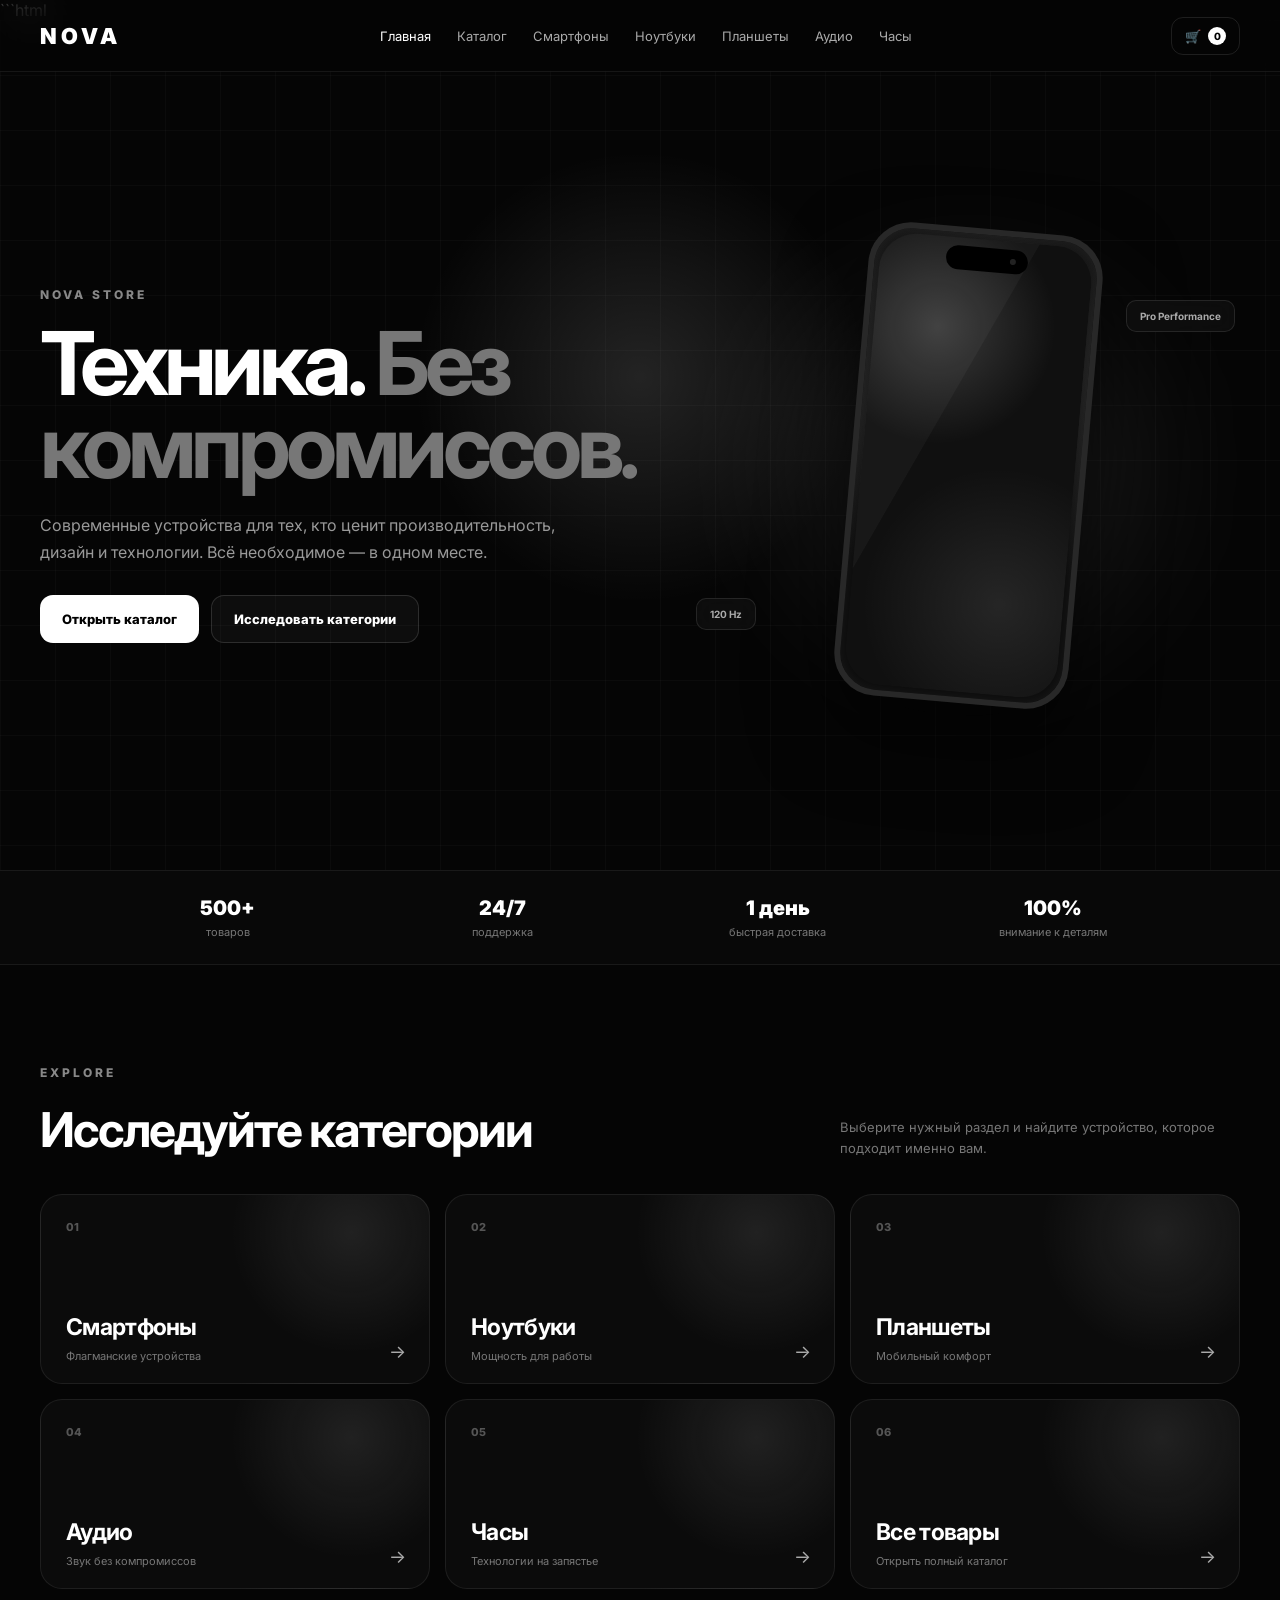
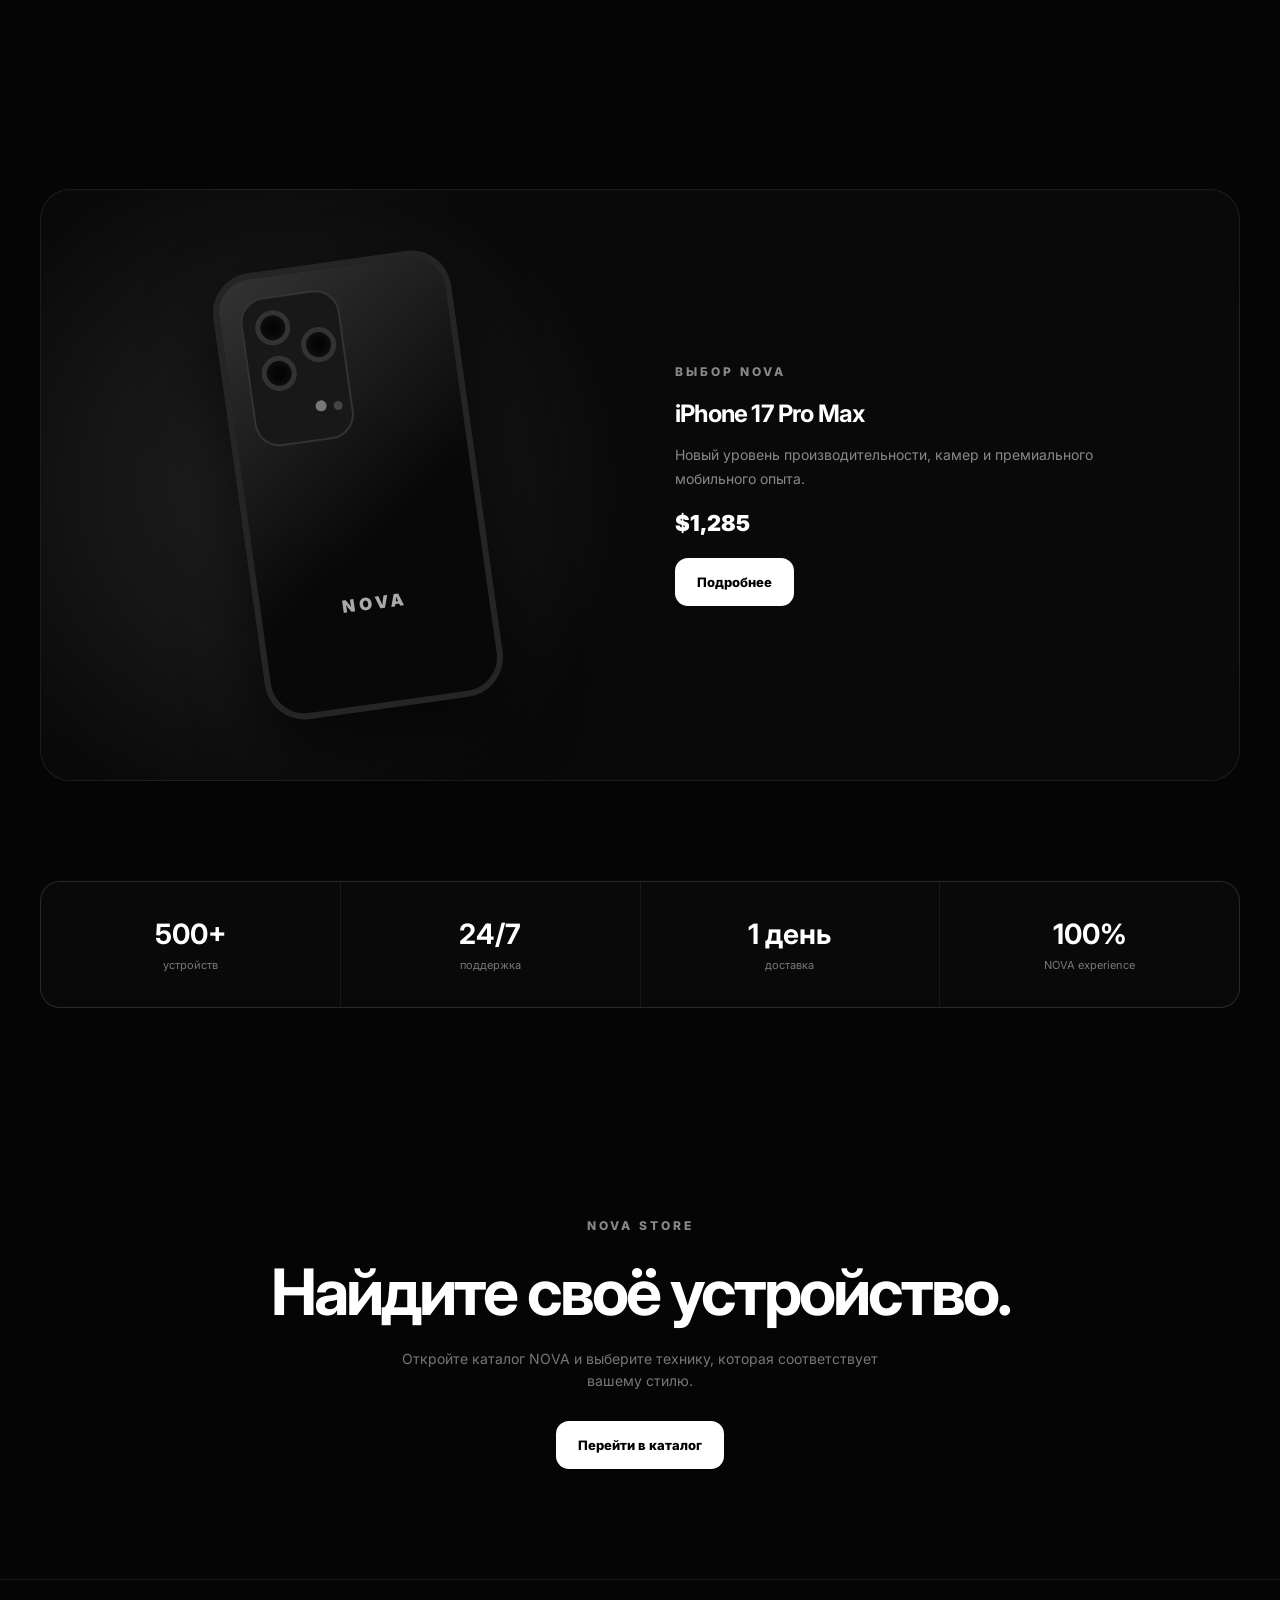
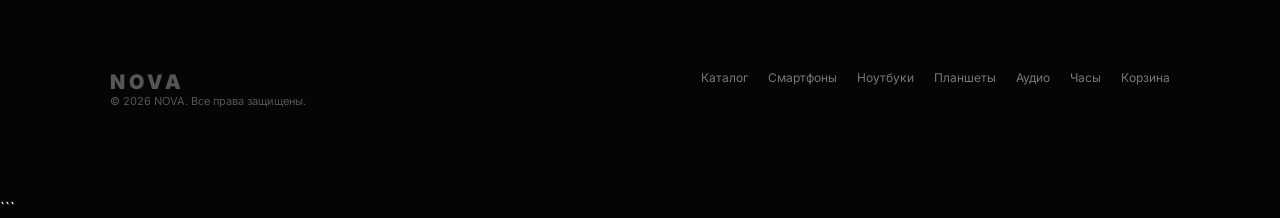
==== commit a75824e3: "Update index.html" ====
--- a/index.html
+++ b/index.html
@@ -1,2546 +1,1431 @@
+```html
 <!DOCTYPE html>
 <html lang="ru">
 <head>
-
-<meta charset="UTF-8">
-<meta name="viewport" content="width=device-width, initial-scale=1.0">
-
-<title>Каталог — NOVA</title>
-
-<link rel="stylesheet" href="style.css">
-
-<style>
-
-/* =====================================================
-   CATALOG ONLY
-   Полностью изолированные стили каталога.
-===================================================== */
-
-.catalog-page {
-    min-height: 100vh;
-    background: #050505;
-    color: #fff;
-    font-family: Inter, Arial, sans-serif;
-}
-
-/* ================= HEADER ================= */
-
-.catalog-page .catalog-header {
-    position: sticky;
-    top: 0;
-    z-index: 1000;
-
-    height: 60px;
-
-    padding: 0 4%;
-
-    display: flex;
-    align-items: center;
-    justify-content: space-between;
-
-    background: rgba(5,5,5,.9);
-    backdrop-filter: blur(20px);
-
-    border-bottom: 1px solid rgba(255,255,255,.06);
-}
-
-.catalog-page .logo {
-    font-size: 18px;
-    font-weight: 800;
-    letter-spacing: 3px;
-}
-
-.catalog-page .header-nav {
-    display: flex;
-    gap: 23px;
-}
-
-.catalog-page .header-nav a {
-    color: #666;
-    font-size: 10px;
-    transition: .2s;
-}
-
-.catalog-page .header-nav a:hover,
-.catalog-page .header-nav a.active {
-    color: #fff;
-}
-
-.catalog-page .header-actions {
-    display: flex;
-    gap: 7px;
-}
-
-.catalog-page .header-action {
-    position: relative;
-
-    width: 33px;
-    height: 33px;
-
-    padding: 0;
-
-    display: flex;
-    align-items: center;
-    justify-content: center;
-
-    border: 1px solid #242424;
-    border-radius: 9px;
-
-    background: #101010;
-    color: #fff;
-}
-
-.catalog-page .header-icon {
-    font-size: 13px;
-    line-height: 1;
-}
-
-.catalog-page .counter {
-    position: absolute;
-
-    top: -5px;
-    right: -5px;
-
-    min-width: 15px;
-    height: 15px;
-
-    padding: 0 3px;
-
-    display: flex;
-    align-items: center;
-    justify-content: center;
-
-    border-radius: 50%;
-
-    background: #fff;
-    color: #000;
-
-    font-size: 7px;
-    font-weight: 800;
-}
-
-/* ================= HERO ================= */
-
-.catalog-page .catalog-hero {
-    padding: 50px 20px 32px;
-
-    text-align: center;
-
-    background:
-        radial-gradient(
-            circle at 50% 0,
-            rgba(255,255,255,.065),
-            transparent 45%
-        );
-}
-
-.catalog-page .hero-label {
-    display: inline-block;
-
-    margin-bottom: 10px;
-    padding: 4px 9px;
-
-    border: 1px solid #222;
-    border-radius: 20px;
-
-    color: #555;
-
-    font-size: 7px;
-    letter-spacing: 1.5px;
-    text-transform: uppercase;
-}
-
-.catalog-page .catalog-hero h1 {
-    margin: 0;
-
-    font-size: clamp(30px,4vw,44px);
-    line-height: 1;
-    letter-spacing: -2px;
-}
-
-.catalog-page .catalog-hero p {
-    max-width: 440px;
-
-    margin: 11px auto 0;
-
-    color: #5c5c5c;
-
-    font-size: 9px;
-    line-height: 1.5;
-}
-
-/* ================= CATEGORIES ================= */
-
-.catalog-page .category-section {
-    padding: 0 4% 22px;
-}
-
-.catalog-page .category-list {
-    display: flex;
-    gap: 6px;
-
-    overflow-x: auto;
-
-    scrollbar-width: none;
-}
-
-.catalog-page .category-list::-webkit-scrollbar {
-    display: none;
-}
-
-.catalog-page .category-btn {
-    flex-shrink: 0;
-
-    padding: 6px 11px;
-
-    border: 1px solid #222;
-    border-radius: 20px;
-
-    background: #0c0c0c;
-
-    color: #666;
-
-    font-size: 8px;
-}
-
-.catalog-page .category-btn.active {
-    background: #fff;
-    color: #000;
-    border-color: #fff;
-}
-
-/* ================= LAYOUT ================= */
-
-.catalog-page .catalog-layout {
-    max-width: 1450px;
-
-    margin: 0 auto;
-
-    padding: 0 4% 60px;
-
-    display: grid;
-    grid-template-columns: 165px minmax(0,1fr);
-
-    gap: 18px;
-}
-
-/* ================= FILTERS ================= */
-
-.catalog-page .filters {
-    align-self: start;
-
-    position: sticky;
-    top: 75px;
-
-    padding: 13px;
-
-    border: 1px solid #1d1d1d;
-    border-radius: 13px;
-
-    background: #0a0a0a;
-}
-
-.catalog-page .filters h3 {
-    margin-bottom: 12px;
-
-    font-size: 11px;
-}
-
-.catalog-page .filter-group {
-    padding: 10px 0;
-
-    border-top: 1px solid #181818;
-}
-
-.catalog-page .filter-group:first-of-type {
-    border-top: 0;
-}
-
-.catalog-page .filter-title {
-    margin-bottom: 7px;
-
-    color: #444;
-
-    font-size: 7px;
-    letter-spacing: 1px;
-    text-transform: uppercase;
-}
-
-.catalog-page .filter-option {
-    display: flex;
-    align-items: center;
-    gap: 5px;
-
-    margin: 5px 0;
-
-    color: #666;
-
-    font-size: 8px;
-}
-
-.catalog-page .filter-option input {
-    width: 10px;
-    height: 10px;
-
-    margin: 0;
-
-    accent-color: #fff;
-}
-
-/* ================= TOOLBAR ================= */
-
-.catalog-page .catalog-toolbar {
-    display: flex;
-    gap: 6px;
-
-    margin-bottom: 7px;
-}
-
-.catalog-page .search-box {
-    flex: 1;
-}
-
-.catalog-page .search-box input {
-    width: 100%;
-    height: 33px;
-
-    padding: 0 10px;
-
-    outline: none;
-
-    border: 1px solid #1d1d1d;
-    border-radius: 8px;
-
-    background: #0c0c0c;
-    color: #fff;
-
-    font-size: 8px;
-}
-
-.catalog-page .search-box input::placeholder {
-    color: #444;
-}
-
-.catalog-page .sort-select {
-    width: 140px;
-    height: 33px;
-
-    padding: 0 8px;
-
-    outline: none;
-
-    border: 1px solid #1d1d1d;
-    border-radius: 8px;
-
-    background: #0c0c0c;
-    color: #fff;
-
-    font-size: 8px;
-}
-
-.catalog-page .result-count {
-    margin-bottom: 8px;
-
-    color: #414141;
-
-    font-size: 7px;
-}
-
-/* ================= GRID ================= */
-
-.catalog-page .products-grid {
-    display: grid;
-
-    grid-template-columns:
-        repeat(4,minmax(0,1fr));
-
-    gap: 9px;
-}
-
-/* ================= CARD ================= */
-
-.catalog-page .product-card {
-    min-width: 0;
-
-    overflow: hidden;
-
-    border: 1px solid #1b1b1b;
-    border-radius: 13px;
-
-    background:
-        linear-gradient(
-            145deg,
-            #101010,
-            #090909
-        );
-
-    transition:
-        transform .2s,
-        border-color .2s;
-}
-
-.catalog-page .product-card:hover {
-    transform: translateY(-2px);
-    border-color: #303030;
-}
-
-/* ================= VISUAL ================= */
-
-.catalog-page .product-image {
-    position: relative;
-
-    height: 160px;
-
-    display: flex;
-    align-items: center;
-    justify-content: center;
-
-    background:
-        radial-gradient(
-            circle,
-            rgba(255,255,255,.04),
-            transparent 65%
-        );
-}
-
-.catalog-page .product-visual-link {
-    width: 100%;
-    height: 100%;
-
-    display: flex;
-    align-items: center;
-    justify-content: center;
-}
-
-/* ================= BADGE ================= */
-
-.catalog-page .product-badge {
-    position: absolute;
-    top: 6px;
-    left: 6px;
-    z-index: 10;
-
-    padding: 3px 5px;
-
-    border-radius: 4px;
-
-    background: #171717;
-
-    color: #666;
-
-    font-size: 5px;
-    font-weight: 700;
-}
-
-/* ================= FAVORITE ================= */
-
-.catalog-page .favorite-btn {
-    position: absolute;
-    top: 6px;
-    right: 6px;
-    z-index: 20;
-
-    width: 24px;
-    height: 24px;
-
-    padding: 0;
-
-    display: flex;
-    align-items: center;
-    justify-content: center;
-
-    border: 1px solid #252525;
-    border-radius: 50%;
-
-    background: rgba(0,0,0,.55);
-
-    color: #555;
-
-    font-family: Arial,sans-serif;
-    font-size: 11px;
-    font-weight: 400;
-
-    line-height: 1;
-
-    appearance: none;
-    -webkit-appearance: none;
-}
-
-.catalog-page .favorite-btn.active {
-    color: #fff;
-}
-
-/* ================= PHONE ================= */
-
-.catalog-page .device {
-    position: relative;
-
-    width: 61px;
-    height: 122px;
-
-    border: 3px solid #252525;
-    border-radius: 14px;
-
-    background: linear-gradient(145deg,#202020,#080808);
-
-    box-shadow: 0 15px 28px rgba(0,0,0,.5);
-}
-
-.catalog-page .device::before {
-    content: "";
-
-    position: absolute;
-
-    top: 5px;
-    left: 50%;
-
-    width: 25px;
-    height: 6px;
-
-    border-radius: 10px;
-
-    background: #000;
-
-    transform: translateX(-50%);
-}
-
-.catalog-page .device::after {
-    content: "NOVA";
-
-    position: absolute;
-
-    bottom: 8px;
-    left: 50%;
-
-    transform: translateX(-50%);
-
-    color: #444;
-
-    font-size: 4px;
-    font-weight: 700;
-    letter-spacing: 1px;
-}
-
-/* ================= LAPTOP ================= */
-
-.catalog-page .laptop {
-    position: relative;
-
-    width: 130px;
-    height: 78px;
-
-    border: 4px solid #252525;
-    border-radius: 8px 8px 3px 3px;
-
-    background: linear-gradient(145deg,#202020,#080808);
-
-    box-shadow: 0 15px 28px rgba(0,0,0,.5);
-}
-
-.catalog-page .laptop::after {
-    content: "";
-
-    position: absolute;
-
-    left: -13px;
-    bottom: -11px;
-
-    width: 150px;
-    height: 5px;
-
-    border-radius: 0 0 8px 8px;
-
-    background: #282828;
-}
-
-/* ================= TABLET ================= */
-
-.catalog-page .tablet {
-    position: relative;
-
-    width: 90px;
-    height: 120px;
-
-    border: 4px solid #252525;
-    border-radius: 12px;
-
-    background: linear-gradient(145deg,#202020,#080808);
-
-    box-shadow: 0 15px 28px rgba(0,0,0,.5);
-}
-
-.catalog-page .tablet::before {
-    content: "";
-
-    position: absolute;
-
-    top: 5px;
-    left: 50%;
-
-    width: 4px;
-    height: 4px;
-
-    border-radius: 50%;
-
-    background: #444;
-
-    transform: translateX(-50%);
-}
-
-/* ================= AUDIO ================= */
-
-.catalog-page .buds {
-    position: relative;
-
-    width: 88px;
-    height: 60px;
-}
-
-.catalog-page .buds::before,
-.catalog-page .buds::after {
-    content: "";
-
-    position: absolute;
-
-    top: 6px;
-
-    width: 34px;
-    height: 45px;
-
-    border-radius: 20px;
-
-    background: linear-gradient(145deg,#292929,#080808);
-
-    box-shadow: 0 12px 25px rgba(0,0,0,.5);
-}
-
-.catalog-page .buds::before {
-    left: 7px;
-    transform: rotate(-10deg);
-}
-
-.catalog-page .buds::after {
-    right: 7px;
-    transform: rotate(10deg);
-}
-
-/* ================= WATCH ================= */
-
-.catalog-page .watch {
-    position: relative;
-
-    width: 72px;
-    height: 92px;
-}
-
-.catalog-page .watch::before {
-    content: "";
-
-    position: absolute;
-
-    left: 18px;
-
-    width: 36px;
-    height: 92px;
-
-    border-radius: 18px;
-
-    background: #171717;
-}
-
-.catalog-page .watch::after {
-    content: "";
-
-    position: absolute;
-
-    left: 22px;
-    top: 20px;
-
-    width: 28px;
-    height: 39px;
-
-    border: 2px solid #2b2b2b;
-    border-radius: 7px;
-
-    background: #050505;
-}
-
-/* ================= ACCESSORY ================= */
-
-.catalog-page .accessory {
-    position: relative;
-
-    width: 95px;
-    height: 58px;
-
-    border-radius: 14px;
-
-    background: linear-gradient(145deg,#252525,#080808);
-
-    box-shadow: 0 15px 28px rgba(0,0,0,.5);
-}
-
-.catalog-page .accessory::after {
-    content: "NOVA";
-
-    position: absolute;
-
-    left: 50%;
-    top: 50%;
-
-    transform: translate(-50%,-50%);
-
-    color: #444;
-
-    font-size: 6px;
-    font-weight: 700;
-    letter-spacing: 1px;
-}
-
-/* ================= TEXT ================= */
-
-.catalog-page .product-info {
-    padding: 9px;
-}
-
-.catalog-page .product-brand {
-    margin-bottom: 2px;
-
-    color: #454545;
-
-    font-size: 5px;
-    letter-spacing: .8px;
-    text-transform: uppercase;
-}
-
-.catalog-page .product-name {
-    min-height: 22px;
-
-    margin: 0;
-
-    color: #fff;
-
-    font-size: 9px;
-    font-weight: 600;
-
-    line-height: 1.2;
-}
-
-.catalog-page .product-description {
-    min-height: 22px;
-
-    margin: 4px 0 6px;
-
-    color: #555;
-
-    font-size: 6px;
-    line-height: 1.35;
-}
-
-.catalog-page .product-bottom {
-    display: flex;
-    align-items: center;
-    justify-content: space-between;
-
-    gap: 4px;
-}
-
-.catalog-page .product-price {
-    margin: 0;
-
-    color: #fff;
-
-    font-size: 10px;
-    font-weight: 700;
-
-    white-space: nowrap;
-}
-
-.catalog-page .add-cart {
-    padding: 5px 7px;
-
-    border: 0;
-    border-radius: 6px;
-
-    background: #fff;
-    color: #000;
-
-    font-size: 7px;
-    font-weight: 700;
-
-    white-space: nowrap;
-}
-
-.catalog-page .details-link {
-    display: inline-block;
-
-    margin-top: 4px;
-
-    color: #444;
-
-    font-size: 6px;
-}
-
-.catalog-page .details-link:hover {
-    color: #fff;
-}
-
-/* ================= EMPTY ================= */
-
-.catalog-page .empty-products {
-    display: none;
-
-    padding: 50px 15px;
-
-    border: 1px solid #1c1c1c;
-    border-radius: 13px;
-
-    text-align: center;
-}
-
-.catalog-page .empty-products h3 {
-    margin-bottom: 5px;
-
-    font-size: 13px;
-}
-
-.catalog-page .empty-products p {
-    color: #555;
-    font-size: 8px;
-}
-
-/* ================= CART ================= */
-
-.catalog-page .cart-overlay {
-    position: fixed;
-    inset: 0;
-    z-index: 2000;
-
-    display: none;
-
-    background: rgba(0,0,0,.6);
-
-    backdrop-filter: blur(4px);
-}
-
-.catalog-page .cart-overlay.open {
-    display: block;
-}
-
-.catalog-page .cart-panel {
-    position: fixed;
-    top: 0;
-    right: 0;
-    z-index: 2001;
-
-    width: min(350px,100%);
-    height: 100vh;
-
-    padding: 18px;
-
-    display: flex;
-    flex-direction: column;
-
-    background: #0b0b0b;
-
-    border-left: 1px solid #222;
-
-    transform: translateX(100%);
-
-    transition: .3s;
-}
-
-.catalog-page .cart-panel.open {
-    transform: translateX(0);
-}
-
-.catalog-page .cart-head {
-    display: flex;
-    align-items: center;
-    justify-content: space-between;
-
-    margin-bottom: 14px;
-}
-
-.catalog-page .cart-head h2 {
-    font-size: 17px;
-}
-
-.catalog-page .close-cart {
-    width: 29px;
-    height: 29px;
-
-    padding: 0;
-
-    border: 1px solid #292929;
-    border-radius: 50%;
-
-    background: #111;
-    color: #fff;
-
-    font-size: 15px;
-}
-
-.catalog-page .cart-items {
-    flex: 1;
-    overflow-y: auto;
-}
-
-.catalog-page .cart-item {
-    display: flex;
-    align-items: center;
-    gap: 7px;
-
-    padding: 11px 0;
-
-    border-bottom: 1px solid #181818;
-}
-
-.catalog-page .cart-item-info {
-    flex: 1;
-    min-width: 0;
-}
-
-.catalog-page .cart-item-name {
-    margin-bottom: 3px;
-
-    overflow: hidden;
-
-    color: #fff;
-
-    font-size: 9px;
-    font-weight: 600;
-
-    white-space: nowrap;
-    text-overflow: ellipsis;
-}
-
-.catalog-page .cart-item-price {
-    color: #555;
-    font-size: 8px;
-}
-
-.catalog-page .cart-quantity {
-    display: flex;
-    align-items: center;
-    gap: 4px;
-}
-
-.catalog-page .cart-quantity button {
-    width: 22px;
-    height: 22px;
-
-    padding: 0;
-
-    border: 1px solid #222;
-    border-radius: 5px;
-
-    background: #111;
-    color: #fff;
-}
-
-.catalog-page .cart-quantity span {
-    min-width: 12px;
-
-    text-align: center;
-
-    font-size: 8px;
-}
-
-.catalog-page .remove-item {
-    width: 20px;
-    height: 20px;
-
-    padding: 0;
-
-    border: 0;
-
-    background: transparent;
-    color: #555;
-
-    font-size: 14px;
-}
-
-.catalog-page .empty-cart {
-    padding: 40px 0;
-
-    color: #555;
-
-    text-align: center;
-
-    font-size: 9px;
-}
-
-.catalog-page .cart-footer {
-    padding-top: 14px;
-
-    border-top: 1px solid #1c1c1c;
-}
-
-.catalog-page .cart-total {
-    display: flex;
-    justify-content: space-between;
-
-    margin-bottom: 10px;
-
-    font-size: 12px;
-    font-weight: 700;
-}
-
-.catalog-page .open-cart-btn {
-    width: 100%;
-
-    padding: 10px;
-
-    border: 0;
-    border-radius: 8px;
-
-    background: #fff;
-    color: #000;
-
-    font-size: 8px;
-    font-weight: 700;
-}
-
-/* ================= TOAST ================= */
-
-.catalog-page .toast {
-    position: fixed;
-
-    left: 50%;
-    bottom: 18px;
-
-    z-index: 3000;
-
-    padding: 8px 12px;
-
-    border: 1px solid #292929;
-    border-radius: 8px;
-
-    background: #151515;
-    color: #fff;
-
-    font-size: 8px;
-
-    transform: translate(-50%,60px);
-
-    opacity: 0;
-
-    pointer-events: none;
-
-    transition: .25s;
-}
-
-.catalog-page .toast.show {
-    transform: translate(-50%,0);
-    opacity: 1;
-}
-
-/* ================= FOOTER ================= */
-
-.catalog-page footer {
-    padding: 30px 5%;
-
-    border-top: 1px solid #171717;
-
-    color: #444;
-
-    text-align: center;
-
-    font-size: 7px;
-}
-
-/* ================= RESPONSIVE ================= */
-
-@media (max-width:1100px) {
-
-    .catalog-page .products-grid {
-        grid-template-columns:
-            repeat(3,minmax(0,1fr));
-    }
-}
-
-@media (max-width:800px) {
-
-    .catalog-page .header-nav {
-        display: none;
-    }
-
-    .catalog-page .catalog-layout {
-        grid-template-columns: 1fr;
-    }
-
-    .catalog-page .filters {
-        position: static;
-    }
-
-    .catalog-page .products-grid {
-        grid-template-columns:
-            repeat(3,minmax(0,1fr));
-    }
-}
-
-@media (max-width:600px) {
-
-    .catalog-page .catalog-header {
-        padding: 0 15px;
-    }
-
-    .catalog-page .category-section,
-    .catalog-page .catalog-layout {
-        padding-left: 15px;
-        padding-right: 15px;
-    }
-
-    .catalog-page .products-grid {
-        grid-template-columns:
-            repeat(2,minmax(0,1fr));
-
-        gap: 7px;
-    }
-
-    .catalog-page .product-image {
-        height: 145px;
-    }
-
-    .catalog-page .product-name {
-        font-size: 8px;
-    }
-
-    .catalog-page .product-description {
-        font-size: 6px;
-    }
-
-    .catalog-page .product-price {
-        font-size: 9px;
-    }
-}
-
-</style>
+    <meta charset="UTF-8">
+    <meta name="viewport" content="width=device-width, initial-scale=1.0">
+
+    <title>NOVA — Техника. Без компромиссов.</title>
+
+    <link rel="stylesheet" href="style.css">
+
+    <style>
+        /* =========================
+           NOVA HOME
+        ========================= */
+
+        * {
+            box-sizing: border-box;
+        }
+
+        html {
+            scroll-behavior: smooth;
+        }
+
+        body {
+            margin: 0;
+            background: #050505;
+            color: #fff;
+            font-family: Inter, Arial, sans-serif;
+        }
+
+        a {
+            color: inherit;
+            text-decoration: none;
+        }
+
+        .nova-home {
+            overflow: hidden;
+            min-height: 100vh;
+        }
+
+        /* HEADER */
+
+        .nova-header {
+            position: fixed;
+            top: 0;
+            left: 0;
+            right: 0;
+            z-index: 1000;
+
+            height: 72px;
+
+            background: rgba(5, 5, 5, .72);
+            backdrop-filter: blur(18px);
+            -webkit-backdrop-filter: blur(18px);
+
+            border-bottom: 1px solid rgba(255,255,255,.07);
+        }
+
+        .nova-header-inner {
+            width: min(1200px, calc(100% - 40px));
+            height: 100%;
+            margin: auto;
+
+            display: flex;
+            align-items: center;
+            justify-content: space-between;
+            gap: 30px;
+        }
+
+        .nova-logo {
+            font-size: 22px;
+            font-weight: 900;
+            letter-spacing: 4px;
+            white-space: nowrap;
+        }
+
+        .nova-nav {
+            display: flex;
+            align-items: center;
+            gap: 26px;
+        }
+
+        .nova-nav a {
+            color: #aaa;
+            font-size: 13px;
+            transition: .2s;
+        }
+
+        .nova-nav a:hover,
+        .nova-nav a.active {
+            color: #fff;
+        }
+
+        .nova-header-cart {
+            display: flex;
+            align-items: center;
+            gap: 7px;
+
+            padding: 9px 13px;
+
+            border: 1px solid rgba(255,255,255,.1);
+            border-radius: 12px;
+
+            color: #fff;
+            font-size: 13px;
+        }
+
+        .nova-cart-count {
+            min-width: 18px;
+            height: 18px;
+
+            display: flex;
+            align-items: center;
+            justify-content: center;
+
+            border-radius: 50%;
+            background: #fff;
+            color: #000;
+
+            font-size: 10px;
+            font-weight: 800;
+        }
+
+        /* HERO */
+
+        .nova-hero {
+            position: relative;
+            min-height: 850px;
+
+            display: flex;
+            align-items: center;
+
+            padding: 120px 20px 80px;
+
+            background:
+                radial-gradient(
+                    circle at 50% 42%,
+                    rgba(255,255,255,.12),
+                    transparent 28%
+                ),
+                linear-gradient(
+                    rgba(255,255,255,.025) 1px,
+                    transparent 1px
+                ),
+                linear-gradient(
+                    90deg,
+                    rgba(255,255,255,.025) 1px,
+                    transparent 1px
+                );
+
+            background-size:
+                auto,
+                55px 55px,
+                55px 55px;
+        }
+
+        .nova-hero-inner {
+            width: min(1200px, 100%);
+            margin: auto;
+
+            display: grid;
+            grid-template-columns: 1fr 1fr;
+            align-items: center;
+            gap: 60px;
+        }
+
+        .nova-eyebrow {
+            margin-bottom: 20px;
+
+            color: #888;
+            font-size: 12px;
+            font-weight: 800;
+            letter-spacing: 3px;
+            text-transform: uppercase;
+        }
+
+        .nova-hero h1 {
+            margin: 0;
+
+            max-width: 650px;
+
+            font-size: clamp(48px, 7vw, 88px);
+            line-height: .94;
+            letter-spacing: -5px;
+        }
+
+        .nova-hero h1 span {
+            color: #777;
+        }
+
+        .nova-hero-text {
+            max-width: 540px;
+            margin: 25px 0 30px;
+
+            color: #999;
+            font-size: 16px;
+            line-height: 1.65;
+        }
+
+        .nova-hero-buttons {
+            display: flex;
+            flex-wrap: wrap;
+            gap: 12px;
+        }
+
+        .nova-button {
+            display: inline-flex;
+            align-items: center;
+            justify-content: center;
+
+            min-height: 48px;
+            padding: 0 22px;
+
+            border-radius: 13px;
+
+            font-size: 13px;
+            font-weight: 800;
+
+            transition: .2s;
+        }
+
+        .nova-button-primary {
+            background: #fff;
+            color: #000;
+        }
+
+        .nova-button-primary:hover {
+            transform: translateY(-2px);
+        }
+
+        .nova-button-secondary {
+            border: 1px solid rgba(255,255,255,.13);
+            background: rgba(255,255,255,.035);
+            color: #fff;
+        }
+
+        .nova-button-secondary:hover {
+            background: rgba(255,255,255,.08);
+        }
+
+        /* HERO PHONE */
+
+        .nova-phone-wrap {
+            position: relative;
+            min-height: 500px;
+
+            display: flex;
+            align-items: center;
+            justify-content: center;
+        }
+
+        .nova-phone-glow {
+            position: absolute;
+
+            width: 330px;
+            height: 330px;
+
+            border-radius: 50%;
+
+            background: rgba(255,255,255,.1);
+            filter: blur(80px);
+        }
+
+        .nova-phone {
+            position: relative;
+            z-index: 2;
+
+            width: 235px;
+            height: 475px;
+
+            border: 6px solid #282828;
+            border-radius: 43px;
+
+            background:
+                radial-gradient(
+                    circle at 50% 30%,
+                    #292929,
+                    #090909 65%
+                );
+
+            box-shadow:
+                0 35px 80px rgba(0,0,0,.7),
+                inset 0 0 20px rgba(255,255,255,.08);
+
+            transform: rotate(5deg);
+        }
+
+        .nova-dynamic-island {
+            position: absolute;
+
+            top: 13px;
+            left: 50%;
+            transform: translateX(-50%);
+
+            width: 82px;
+            height: 24px;
+
+            border-radius: 20px;
+            background: #000;
+        }
+
+        .nova-camera-dot {
+            position: absolute;
+
+            width: 6px;
+            height: 6px;
+
+            right: 12px;
+            top: 9px;
+
+            border-radius: 50%;
+            background: #222;
+        }
+
+        .nova-phone-screen {
+            position: absolute;
+
+            inset: 5px;
+
+            border-radius: 37px;
+
+            overflow: hidden;
+
+            background:
+                radial-gradient(
+                    circle at 30% 20%,
+                    rgba(255,255,255,.18),
+                    transparent 30%
+                ),
+                radial-gradient(
+                    circle at 70% 80%,
+                    rgba(255,255,255,.09),
+                    transparent 35%
+                ),
+                #101010;
+        }
+
+        .nova-screen-shine {
+            position: absolute;
+
+            width: 180px;
+            height: 450px;
+
+            top: -120px;
+            left: -80px;
+
+            transform: rotate(25deg);
+
+            background: rgba(255,255,255,.035);
+        }
+
+        .nova-phone-label {
+            position: absolute;
+            z-index: 5;
+
+            padding: 9px 13px;
+
+            border: 1px solid rgba(255,255,255,.1);
+            border-radius: 10px;
+
+            background: rgba(15,15,15,.8);
+            backdrop-filter: blur(12px);
+
+            color: #aaa;
+            font-size: 10px;
+            font-weight: 700;
+        }
+
+        .nova-phone-label.one {
+            top: 85px;
+            right: 5px;
+        }
+
+        .nova-phone-label.two {
+            bottom: 85px;
+            left: 0;
+        }
+
+        /* TRUST */
+
+        .nova-trust {
+            border-top: 1px solid rgba(255,255,255,.07);
+            border-bottom: 1px solid rgba(255,255,255,.07);
+            background: #080808;
+        }
+
+        .nova-trust-inner {
+            width: min(1100px, calc(100% - 40px));
+            margin: auto;
+
+            display: grid;
+            grid-template-columns: repeat(4, 1fr);
+        }
+
+        .nova-trust-item {
+            padding: 25px 15px;
+            text-align: center;
+        }
+
+        .nova-trust-number {
+            display: block;
+
+            margin-bottom: 5px;
+
+            color: #fff;
+            font-size: 20px;
+            font-weight: 900;
+        }
+
+        .nova-trust-text {
+            color: #777;
+            font-size: 11px;
+        }
+
+        /* CATEGORIES */
+
+        .nova-section {
+            width: min(1200px, calc(100% - 40px));
+            margin: auto;
+            padding: 100px 0;
+        }
+
+        .nova-section-heading {
+            display: flex;
+            align-items: flex-end;
+            justify-content: space-between;
+            gap: 20px;
+
+            margin-bottom: 35px;
+        }
+
+        .nova-section-heading h2 {
+            margin: 0;
+
+            font-size: clamp(30px, 4vw, 48px);
+            letter-spacing: -2px;
+        }
+
+        .nova-section-heading p {
+            max-width: 400px;
+            margin: 0;
+
+            color: #777;
+            font-size: 13px;
+            line-height: 1.6;
+        }
+
+        .nova-categories {
+            display: grid;
+            grid-template-columns: repeat(3, 1fr);
+            gap: 15px;
+        }
+
+        .nova-category {
+            position: relative;
+
+            min-height: 190px;
+            padding: 25px;
+
+            overflow: hidden;
+
+            border: 1px solid rgba(255,255,255,.08);
+            border-radius: 22px;
+
+            background:
+                radial-gradient(
+                    circle at 80% 20%,
+                    rgba(255,255,255,.09),
+                    transparent 35%
+                ),
+                #0b0b0b;
+
+            transition: .25s;
+        }
+
+        .nova-category:hover {
+            transform: translateY(-5px);
+            border-color: rgba(255,255,255,.2);
+        }
+
+        .nova-category-number {
+            color: #555;
+            font-size: 11px;
+            font-weight: 800;
+        }
+
+        .nova-category h3 {
+            position: absolute;
+
+            left: 25px;
+            bottom: 42px;
+
+            margin: 0;
+
+            font-size: 23px;
+            letter-spacing: -.7px;
+        }
+
+        .nova-category p {
+            position: absolute;
+
+            left: 25px;
+            bottom: 20px;
+
+            margin: 0;
+
+            color: #777;
+            font-size: 11px;
+        }
+
+        .nova-category-arrow {
+            position: absolute;
+
+            right: 23px;
+            bottom: 21px;
+
+            color: #aaa;
+            font-size: 18px;
+        }
+
+        /* FEATURE */
+
+        .nova-feature {
+            display: grid;
+            grid-template-columns: 1fr 1fr;
+            align-items: center;
+            gap: 70px;
+
+            padding: 70px;
+
+            border: 1px solid rgba(255,255,255,.08);
+            border-radius: 30px;
+
+            background:
+                radial-gradient(
+                    circle at 20% 50%,
+                    rgba(255,255,255,.1),
+                    transparent 35%
+                ),
+                #090909;
+        }
+
+        .nova-feature-visual {
+            min-height: 450px;
+
+            display: flex;
+            align-items: center;
+            justify-content: center;
+        }
+
+        .nova-feature-phone {
+            position: relative;
+
+            width: 240px;
+            height: 450px;
+
+            border: 6px solid #252525;
+            border-radius: 40px;
+
+            background:
+                linear-gradient(
+                    145deg,
+                    #333,
+                    #080808 60%
+                );
+
+            transform: rotate(-8deg);
+
+            box-shadow: 0 30px 70px rgba(0,0,0,.7);
+        }
+
+        .nova-camera-module {
+            position: absolute;
+
+            top: 20px;
+            left: 20px;
+
+            width: 100px;
+            height: 150px;
+
+            border-radius: 25px;
+
+            background: #181818;
+            border: 2px solid #333;
+        }
+
+        .nova-lens {
+            position: absolute;
+
+            width: 35px;
+            height: 35px;
+
+            border: 5px solid #333;
+            border-radius: 50%;
+
+            background: #050505;
+
+            box-shadow: inset 0 0 10px rgba(255,255,255,.08);
+        }
+
+        .nova-lens.l1 {
+            top: 12px;
+            left: 12px;
+        }
+
+        .nova-lens.l2 {
+            top: 58px;
+            left: 12px;
+        }
+
+        .nova-lens.l3 {
+            top: 35px;
+            left: 55px;
+        }
+
+        .nova-flash {
+            position: absolute;
+
+            width: 11px;
+            height: 11px;
+
+            top: 108px;
+            left: 61px;
+
+            border-radius: 50%;
+            background: #777;
+        }
+
+        .nova-sensor {
+            position: absolute;
+
+            width: 9px;
+            height: 9px;
+
+            top: 111px;
+            left: 79px;
+
+            border-radius: 50%;
+            background: #444;
+        }
+
+        .nova-feature-logo {
+            position: absolute;
+
+            left: 50%;
+            bottom: 90px;
+
+            transform: translateX(-50%);
+
+            color: #aaa;
+
+            font-size: 17px;
+            font-weight: 900;
+            letter-spacing: 4px;
+        }
+
+        .nova-feature-info h3 {
+            margin: 0 0 15px;
+
+            font-size: 24px;
+            letter-spacing: -.8px;
+        }
+
+        .nova-feature-info p {
+            margin: 0 0 20px;
+
+            color: #888;
+            font-size: 14px;
+            line-height: 1.65;
+        }
+
+        .nova-feature-price {
+            margin-bottom: 22px;
+
+            color: #fff;
+            font-size: 22px;
+            font-weight: 900;
+        }
+
+        /* STATS */
+
+        .nova-stats {
+            display: grid;
+            grid-template-columns: repeat(4, 1fr);
+            gap: 1px;
+
+            margin-top: 100px;
+
+            border: 1px solid rgba(255,255,255,.08);
+            border-radius: 20px;
+            overflow: hidden;
+
+            background: rgba(255,255,255,.08);
+        }
+
+        .nova-stat {
+            padding: 35px 20px;
+            text-align: center;
+            background: #090909;
+        }
+
+        .nova-stat strong {
+            display: block;
+
+            margin-bottom: 7px;
+
+            font-size: 28px;
+        }
+
+        .nova-stat span {
+            color: #777;
+            font-size: 11px;
+        }
+
+        /* CTA */
+
+        .nova-final {
+            text-align: center;
+            padding: 110px 20px;
+        }
+
+        .nova-final h2 {
+            margin: 0;
+
+            font-size: clamp(35px, 5vw, 65px);
+            letter-spacing: -3px;
+        }
+
+        .nova-final p {
+            margin: 18px auto 28px;
+
+            max-width: 500px;
+
+            color: #777;
+            font-size: 14px;
+            line-height: 1.6;
+        }
+
+        /* FOOTER */
+
+        .nova-footer {
+            border-top: 1px solid rgba(255,255,255,.07);
+            background: #050505;
+        }
+
+        .nova-footer-inner {
+            width: min(1200px, calc(100% - 40px));
+            margin: auto;
+
+            padding: 45px 0;
+
+            display: flex;
+            justify-content: space-between;
+            gap: 30px;
+        }
+
+        .nova-footer-logo {
+            font-size: 20px;
+            font-weight: 900;
+            letter-spacing: 4px;
+        }
+
+        .nova-footer-links {
+            display: flex;
+            flex-wrap: wrap;
+            gap: 20px;
+        }
+
+        .nova-footer-links a {
+            color: #777;
+            font-size: 12px;
+        }
+
+        .nova-footer-links a:hover {
+            color: #fff;
+        }
+
+        .nova-copyright {
+            color: #555;
+            font-size: 11px;
+        }
+
+        /* MOBILE */
+
+        @media (max-width: 900px) {
+
+            .nova-nav {
+                display: none;
+            }
+
+            .nova-hero-inner {
+                grid-template-columns: 1fr;
+                text-align: center;
+            }
+
+            .nova-hero-text {
+                margin-left: auto;
+                margin-right: auto;
+            }
+
+            .nova-hero-buttons {
+                justify-content: center;
+            }
+
+            .nova-phone-wrap {
+                min-height: 430px;
+            }
+
+            .nova-categories {
+                grid-template-columns: repeat(2, 1fr);
+            }
+
+            .nova-feature {
+                grid-template-columns: 1fr;
+                padding: 40px 25px;
+            }
+
+            .nova-feature-info {
+                text-align: center;
+            }
+
+            .nova-stats {
+                grid-template-columns: repeat(2, 1fr);
+            }
+
+        }
+
+        @media (max-width: 600px) {
+
+            .nova-header-inner {
+                width: calc(100% - 24px);
+            }
+
+            .nova-logo {
+                font-size: 18px;
+            }
+
+            .nova-header-cart {
+                padding: 8px 10px;
+            }
+
+            .nova-hero {
+                min-height: auto;
+                padding-top: 125px;
+            }
+
+            .nova-hero h1 {
+                letter-spacing: -3px;
+            }
+
+            .nova-phone {
+                width: 205px;
+                height: 410px;
+                border-radius: 37px;
+            }
+
+            .nova-phone-screen {
+                border-radius: 31px;
+            }
+
+            .nova-trust-inner {
+                grid-template-columns: repeat(2, 1fr);
+            }
+
+            .nova-section {
+                width: calc(100% - 24px);
+                padding: 70px 0;
+            }
+
+            .nova-section-heading {
+                display: block;
+            }
+
+            .nova-section-heading p {
+                margin-top: 12px;
+            }
+
+            .nova-categories {
+                grid-template-columns: 1fr;
+            }
+
+            .nova-category {
+                min-height: 170px;
+            }
+
+            .nova-feature-visual {
+                min-height: 390px;
+            }
+
+            .nova-feature-phone {
+                width: 205px;
+                height: 390px;
+            }
+
+            .nova-camera-module {
+                transform: scale(.85);
+                transform-origin: top left;
+            }
+
+            .nova-stats {
+                grid-template-columns: 1fr 1fr;
+            }
+
+            .nova-footer-inner {
+                flex-direction: column;
+            }
+
+            .nova-footer-links {
+                flex-direction: column;
+                gap: 12px;
+            }
+
+        }
+    </style>
 </head>
 
 <body>
 
-<div class="catalog-page">
-
-<header class="catalog-header">
-
-    <a href="index.html" class="logo">
-        NOVA
-    </a>
-
-    <nav class="header-nav">
-
-        <a href="index.html">
-            Главная
+<div class="nova-home">
+
+    <!-- HEADER -->
+    <header class="nova-header">
+
+        <div class="nova-header-inner">
+
+            <a href="index.html" class="nova-logo">
+                NOVA
+            </a>
+
+            <nav class="nova-nav">
+
+                <a href="index.html" class="active">
+                    Главная
+                </a>
+
+                <a href="catalog.html">
+                    Каталог
+                </a>
+
+                <a href="smartphones.html">
+                    Смартфоны
+                </a>
+
+                <a href="laptops.html">
+                    Ноутбуки
+                </a>
+
+                <a href="tablets.html">
+                    Планшеты
+                </a>
+
+                <a href="audio.html">
+                    Аудио
+                </a>
+
+                <a href="watches.html">
+                    Часы
+                </a>
+
+            </nav>
+
+            <a href="cart.html" class="nova-header-cart">
+                🛒
+                <span id="homeCartCount" class="nova-cart-count">0</span>
+            </a>
+
+        </div>
+
+    </header>
+
+
+    <!-- HERO -->
+
+    <section class="nova-hero">
+
+        <div class="nova-hero-inner">
+
+            <div>
+
+                <div class="nova-eyebrow">
+                    NOVA STORE
+                </div>
+
+                <h1>
+                    Техника.
+                    <span>Без компромиссов.</span>
+                </h1>
+
+                <p class="nova-hero-text">
+                    Современные устройства для тех, кто ценит
+                    производительность, дизайн и технологии.
+                    Всё необходимое — в одном месте.
+                </p>
+
+                <div class="nova-hero-buttons">
+
+                    <a
+                        href="catalog.html"
+                        class="nova-button nova-button-primary"
+                    >
+                        Открыть каталог
+                    </a>
+
+                    <a
+                        href="#categories"
+                        class="nova-button nova-button-secondary"
+                    >
+                        Исследовать категории
+                    </a>
+
+                </div>
+
+            </div>
+
+
+            <!-- PHONE -->
+
+            <div class="nova-phone-wrap">
+
+                <div class="nova-phone-glow"></div>
+
+                <div class="nova-phone">
+
+                    <div class="nova-phone-screen">
+                        <div class="nova-screen-shine"></div>
+                    </div>
+
+                    <div class="nova-dynamic-island">
+                        <div class="nova-camera-dot"></div>
+                    </div>
+
+                </div>
+
+                <div class="nova-phone-label one">
+                    Pro Performance
+                </div>
+
+                <div class="nova-phone-label two">
+                    120 Hz
+                </div>
+
+            </div>
+
+        </div>
+
+    </section>
+
+
+    <!-- TRUST -->
+
+    <section class="nova-trust">
+
+        <div class="nova-trust-inner">
+
+            <div class="nova-trust-item">
+                <span class="nova-trust-number">500+</span>
+                <span class="nova-trust-text">товаров</span>
+            </div>
+
+            <div class="nova-trust-item">
+                <span class="nova-trust-number">24/7</span>
+                <span class="nova-trust-text">поддержка</span>
+            </div>
+
+            <div class="nova-trust-item">
+                <span class="nova-trust-number">1 день</span>
+                <span class="nova-trust-text">быстрая доставка</span>
+            </div>
+
+            <div class="nova-trust-item">
+                <span class="nova-trust-number">100%</span>
+                <span class="nova-trust-text">внимание к деталям</span>
+            </div>
+
+        </div>
+
+    </section>
+
+
+    <!-- CATEGORIES -->
+
+    <section
+        class="nova-section"
+        id="categories"
+    >
+
+        <div class="nova-section-heading">
+
+            <div>
+                <div class="nova-eyebrow">
+                    EXPLORE
+                </div>
+
+                <h2>
+                    Исследуйте категории
+                </h2>
+            </div>
+
+            <p>
+                Выберите нужный раздел и найдите устройство,
+                которое подходит именно вам.
+            </p>
+
+        </div>
+
+
+        <div class="nova-categories">
+
+            <a
+                href="smartphones.html"
+                class="nova-category"
+            >
+                <span class="nova-category-number">01</span>
+
+                <h3>Смартфоны</h3>
+
+                <p>Флагманские устройства</p>
+
+                <span class="nova-category-arrow">→</span>
+            </a>
+
+
+            <a
+                href="laptops.html"
+                class="nova-category"
+            >
+                <span class="nova-category-number">02</span>
+
+                <h3>Ноутбуки</h3>
+
+                <p>Мощность для работы</p>
+
+                <span class="nova-category-arrow">→</span>
+            </a>
+
+
+            <a
+                href="tablets.html"
+                class="nova-category"
+            >
+                <span class="nova-category-number">03</span>
+
+                <h3>Планшеты</h3>
+
+                <p>Мобильный комфорт</p>
+
+                <span class="nova-category-arrow">→</span>
+            </a>
+
+
+            <a
+                href="audio.html"
+                class="nova-category"
+            >
+                <span class="nova-category-number">04</span>
+
+                <h3>Аудио</h3>
+
+                <p>Звук без компромиссов</p>
+
+                <span class="nova-category-arrow">→</span>
+            </a>
+
+
+            <a
+                href="watches.html"
+                class="nova-category"
+            >
+                <span class="nova-category-number">05</span>
+
+                <h3>Часы</h3>
+
+                <p>Технологии на запястье</p>
+
+                <span class="nova-category-arrow">→</span>
+            </a>
+
+
+            <a
+                href="catalog.html"
+                class="nova-category"
+            >
+                <span class="nova-category-number">06</span>
+
+                <h3>Все товары</h3>
+
+                <p>Открыть полный каталог</p>
+
+                <span class="nova-category-arrow">→</span>
+            </a>
+
+        </div>
+
+    </section>
+
+
+    <!-- FEATURE -->
+
+    <section class="nova-section">
+
+        <div class="nova-feature">
+
+            <div class="nova-feature-visual">
+
+                <div class="nova-feature-phone">
+
+                    <div class="nova-camera-module">
+
+                        <div class="nova-lens l1"></div>
+                        <div class="nova-lens l2"></div>
+                        <div class="nova-lens l3"></div>
+
+                        <div class="nova-flash"></div>
+                        <div class="nova-sensor"></div>
+
+                    </div>
+
+                    <div class="nova-feature-logo">
+                        NOVA
+                    </div>
+
+                </div>
+
+            </div>
+
+
+            <div class="nova-feature-info">
+
+                <div class="nova-eyebrow">
+                    ВЫБОР NOVA
+                </div>
+
+                <h3>
+                    iPhone 17 Pro Max
+                </h3>
+
+                <p>
+                    Новый уровень производительности,
+                    камер и премиального мобильного опыта.
+                </p>
+
+                <div class="nova-feature-price">
+                    $1,285
+                </div>
+
+                <a
+                    href="product.html?id=iphone-17-pro-max"
+                    class="nova-button nova-button-primary"
+                >
+                    Подробнее
+                </a>
+
+            </div>
+
+        </div>
+
+
+        <!-- STATS -->
+
+        <div class="nova-stats">
+
+            <div class="nova-stat">
+                <strong>500+</strong>
+                <span>устройств</span>
+            </div>
+
+            <div class="nova-stat">
+                <strong>24/7</strong>
+                <span>поддержка</span>
+            </div>
+
+            <div class="nova-stat">
+                <strong>1 день</strong>
+                <span>доставка</span>
+            </div>
+
+            <div class="nova-stat">
+                <strong>100%</strong>
+                <span>NOVA experience</span>
+            </div>
+
+        </div>
+
+    </section>
+
+
+    <!-- FINAL CTA -->
+
+    <section class="nova-final">
+
+        <div class="nova-eyebrow">
+            NOVA STORE
+        </div>
+
+        <h2>
+            Найдите своё устройство.
+        </h2>
+
+        <p>
+            Откройте каталог NOVA и выберите технику,
+            которая соответствует вашему стилю.
+        </p>
+
+        <a
+            href="catalog.html"
+            class="nova-button nova-button-primary"
+        >
+            Перейти в каталог
         </a>
 
-        <a href="catalog.html" class="active">
-            Каталог
-        </a>
-
-        <a href="about.html">
-            О нас
-        </a>
-
-        <a href="contacts.html">
-            Контакты
-        </a>
-
-    </nav>
-
-    <div class="header-actions">
-
-        <button
-            class="header-action"
-            id="favoritesButton"
-            type="button"
-        >
-            <span class="header-icon">♡</span>
-            <span
-                class="counter"
-                id="favoritesCount"
-            >0</span>
-        </button>
-
-        <button
-            class="header-action"
-            id="cartButton"
-            type="button"
-        >
-            <span class="header-icon">🛒</span>
-            <span
-                class="counter"
-                id="cartCount"
-            >0</span>
-        </button>
-
-    </div>
-
-</header>
-
-
-<section class="catalog-hero">
-
-    <div class="hero-label">
-        NOVA Store
-    </div>
-
-    <h1>Каталог</h1>
-
-    <p>
-        Техника нового поколения.
-        Выбирай устройство, которое подходит именно тебе.
-    </p>
-
-</section>
-
-
-<section class="category-section">
-
-    <div class="category-list">
-
-        <button
-            class="category-btn active"
-            data-category="all"
-            type="button"
-        >
-            Все товары
-        </button>
-
-        <button
-            class="category-btn"
-            data-category="smartphone"
-            type="button"
-        >
-            Смартфоны
-        </button>
-
-        <button
-            class="category-btn"
-            data-category="laptop"
-            type="button"
-        >
-            Ноутбуки
-        </button>
-
-        <button
-            class="category-btn"
-            data-category="tablet"
-            type="button"
-        >
-            Планшеты
-        </button>
-
-        <button
-            class="category-btn"
-            data-category="audio"
-            type="button"
-        >
-            Аудио
-        </button>
-
-        <button
-            class="category-btn"
-            data-category="watch"
-            type="button"
-        >
-            Часы
-        </button>
-
-        <button
-            class="category-btn"
-            data-category="accessory"
-            type="button"
-        >
-            Аксессуары
-        </button>
-
-    </div>
-
-</section>
-
-
-<main class="catalog-layout">
-
-<aside class="filters">
-
-    <h3>Фильтры</h3>
-
-    <div class="filter-group">
-
-        <div class="filter-title">
-            Цена
+    </section>
+
+
+    <!-- FOOTER -->
+
+    <footer class="nova-footer">
+
+        <div class="nova-footer-inner">
+
+            <div>
+
+                <div class="nova-footer-logo">
+                    NOVA
+                </div>
+
+                <div class="nova-copyright">
+                    © 2026 NOVA. Все права защищены.
+                </div>
+
+            </div>
+
+
+            <div class="nova-footer-links">
+
+                <a href="catalog.html">
+                    Каталог
+                </a>
+
+                <a href="smartphones.html">
+                    Смартфоны
+                </a>
+
+                <a href="laptops.html">
+                    Ноутбуки
+                </a>
+
+                <a href="tablets.html">
+                    Планшеты
+                </a>
+
+                <a href="audio.html">
+                    Аудио
+                </a>
+
+                <a href="watches.html">
+                    Часы
+                </a>
+
+                <a href="cart.html">
+                    Корзина
+                </a>
+
+            </div>
+
         </div>
 
-        <label class="filter-option">
-            <input
-                type="checkbox"
-                class="price-filter"
-                data-min="0"
-                data-max="49999"
-            >
-            До 50 000 ₽
-        </label>
-
-        <label class="filter-option">
-            <input
-                type="checkbox"
-                class="price-filter"
-                data-min="50000"
-                data-max="100000"
-            >
-            50 000 — 100 000 ₽
-        </label>
-
-        <label class="filter-option">
-            <input
-                type="checkbox"
-                class="price-filter"
-                data-min="100001"
-                data-max="Infinity"
-            >
-            От 100 001 ₽
-        </label>
-
-    </div>
-
-    <div class="filter-group">
-
-        <div class="filter-title">
-            Особое
-        </div>
-
-        <label class="filter-option">
-            <input
-                type="checkbox"
-                id="newFilter"
-            >
-            Новинки
-        </label>
-
-        <label class="filter-option">
-            <input
-                type="checkbox"
-                id="bestFilter"
-            >
-            Бестселлеры
-        </label>
-
-    </div>
-
-    <div class="filter-group">
-
-        <label class="filter-option">
-            <input
-                type="checkbox"
-                id="stockFilter"
-                checked
-            >
-            В наличии
-        </label>
-
-    </div>
-
-</aside>
-
-
-<section class="catalog-main">
-
-    <div class="catalog-toolbar">
-
-        <div class="search-box">
-
-            <input
-                id="searchInput"
-                type="search"
-                placeholder="Поиск по каталогу..."
-                autocomplete="off"
-            >
-
-        </div>
-
-        <select
-            id="sortSelect"
-            class="sort-select"
-        >
-
-            <option value="default">
-                По умолчанию
-            </option>
-
-            <option value="price-asc">
-                Цена: по возрастанию
-            </option>
-
-            <option value="price-desc">
-                Цена: по убыванию
-            </option>
-
-            <option value="name-asc">
-                Название: А–Я
-            </option>
-
-            <option value="name-desc">
-                Название: Я–А
-            </option>
-
-        </select>
-
-    </div>
-
-    <div
-        class="result-count"
-        id="resultCount"
-    >
-        Товаров: 0
-    </div>
-
-    <div
-        class="products-grid"
-        id="productsGrid"
-    ></div>
-
-    <div
-        class="empty-products"
-        id="emptyProducts"
-    >
-
-        <h3>Ничего не найдено</h3>
-
-        <p>
-            Попробуй изменить запрос или фильтры.
-        </p>
-
-    </div>
-
-</section>
-
-</main>
-
-
-<!-- CART -->
-
-<div
-    class="cart-overlay"
-    id="cartOverlay"
-></div>
-
-<aside
-    class="cart-panel"
-    id="cartPanel"
->
-
-    <div class="cart-head">
-
-        <h2>Корзина</h2>
-
-        <button
-            class="close-cart"
-            id="closeCart"
-            type="button"
-        >
-            ×
-        </button>
-
-    </div>
-
-    <div
-        class="cart-items"
-        id="cartItems"
-    ></div>
-
-    <div class="cart-footer">
-
-        <div class="cart-total">
-
-            <span>Итого</span>
-
-            <span id="cartTotal">
-                0 ₽
-            </span>
-
-        </div>
-
-        <a href="cart.html">
-            <button
-                class="open-cart-btn"
-                type="button"
-            >
-                Перейти в корзину
-            </button>
-        </a>
-
-    </div>
-
-</aside>
-
-
-<div
-    class="toast"
-    id="toast"
-></div>
-
-
-<footer>
-    © 2026 NOVA. Техника. Без компромиссов.
-</footer>
+    </footer>
 
 </div>
 
 
-<script src="products.js"></script>
+<!-- =========================
+     CART COUNT
+========================= -->
 
 <script>
-
-/* =====================================================
-   NOVA CATALOG
-===================================================== */
-
-const productsGrid =
-    document.getElementById("productsGrid");
-
-const emptyProducts =
-    document.getElementById("emptyProducts");
-
-const resultCount =
-    document.getElementById("resultCount");
-
-const searchInput =
-    document.getElementById("searchInput");
-
-const sortSelect =
-    document.getElementById("sortSelect");
-
-const newFilter =
-    document.getElementById("newFilter");
-
-const bestFilter =
-    document.getElementById("bestFilter");
-
-const stockFilter =
-    document.getElementById("stockFilter");
-
-const cartButton =
-    document.getElementById("cartButton");
-
-const cartPanel =
-    document.getElementById("cartPanel");
-
-const cartOverlay =
-    document.getElementById("cartOverlay");
-
-const closeCart =
-    document.getElementById("closeCart");
-
-const cartItems =
-    document.getElementById("cartItems");
-
-const cartTotal =
-    document.getElementById("cartTotal");
-
-const cartCount =
-    document.getElementById("cartCount");
-
-const favoritesButton =
-    document.getElementById("favoritesButton");
-
-const favoritesCount =
-    document.getElementById("favoritesCount");
-
-const toast =
-    document.getElementById("toast");
-
-
-/* ================= DATA ================= */
-
-const productArray =
-    Object.entries(products).map(
-        ([id, product]) => ({
-            id,
-            ...product
-        })
-    );
-
-
-/* ================= STORAGE ================= */
-
-function readCart() {
-
-    try {
-
-        const data =
-            JSON.parse(
-                localStorage.getItem("novaCart")
-            );
-
-        if (!Array.isArray(data)) {
-            return [];
-        }
-
-        return data
-            .map(item => ({
-                id: String(item.id || ""),
-                quantity: Math.max(
-                    1,
-                    Number(item.quantity) || 1
-                )
-            }))
-            .filter(item => item.id);
-
-    } catch {
-
-        return [];
-    }
-}
-
-
-function saveCart() {
-
-    localStorage.setItem(
-        "novaCart",
-        JSON.stringify(cart)
-    );
-}
-
-
-function readFavorites() {
-
-    try {
-
-        const data =
-            JSON.parse(
-                localStorage.getItem("novaFavorites")
-            );
-
-        return Array.isArray(data)
-            ? data.map(String)
-            : [];
-
-    } catch {
-
-        return [];
-    }
-}
-
-
-function saveFavorites() {
-
-    localStorage.setItem(
-        "novaFavorites",
-        JSON.stringify(favorites)
-    );
-}
-
-
-let cart = readCart();
-
-let favorites = readFavorites();
-
-
-/* ================= HELPERS ================= */
-
-function getProduct(id) {
-
-    return products[String(id)] || null;
-}
-
-
-function formatPrice(price) {
-
-    return new Intl.NumberFormat("ru-RU")
-        .format(Number(price) || 0) + " ₽";
-}
-
-
-function escapeHtml(value) {
-
-    return String(value ?? "")
-        .replace(/&/g,"&amp;")
-        .replace(/</g,"&lt;")
-        .replace(/>/g,"&gt;")
-        .replace(/"/g,"&quot;")
-        .replace(/'/g,"&#039;");
-}
-
-
-function showToast(message) {
-
-    toast.textContent = message;
-
-    toast.classList.add("show");
-
-    clearTimeout(showToast.timer);
-
-    showToast.timer =
-        setTimeout(
-            () => toast.classList.remove("show"),
-            1800
-        );
-}
-
-
-/* ================= VISUALS ================= */
-
-function getVisualClass(category) {
-
-    const map = {
-
-        smartphone: "device",
-        laptop: "laptop",
-        tablet: "tablet",
-        audio: "buds",
-        watch: "watch",
-        accessory: "accessory"
-
-    };
-
-    return map[category] || "accessory";
-}
-
-
-/* ================= CARDS ================= */
-
-function createProductCard(product) {
-
-    const id =
-        String(product.id);
-
-    const favorite =
-        favorites.includes(id);
-
-    return `
-
-<article class="product-card">
-
-    <div class="product-image">
-
-        ${
-            product.badge
-            ? `
-                <div class="product-badge">
-                    ${escapeHtml(product.badge)}
-                </div>
-              `
-            : ""
-        }
-
-        <button
-            class="favorite-btn ${favorite ? "active" : ""}"
-            data-favorite="${escapeHtml(id)}"
-            type="button"
-        >
-            ${favorite ? "♥" : "♡"}
-        </button>
-
-        <a
-            class="product-visual-link"
-            href="product.html?id=${encodeURIComponent(id)}"
-        >
-
-            <div
-                class="${getVisualClass(product.category)}"
-            ></div>
-
-        </a>
-
-    </div>
-
-    <div class="product-info">
-
-        <div class="product-brand">
-            ${escapeHtml(product.brand || "NOVA")}
-        </div>
-
-        <h2 class="product-name">
-            ${escapeHtml(product.name)}
-        </h2>
-
-        <p class="product-description">
-            ${escapeHtml(
-                product.description ||
-                "Премиальное устройство NOVA."
-            )}
-        </p>
-
-        <div class="product-bottom">
-
-            <div class="product-price">
-                ${formatPrice(product.price)}
-            </div>
-
-            <button
-                class="add-cart"
-                data-add-cart="${escapeHtml(id)}"
-                type="button"
-            >
-                В корзину
-            </button>
-
-        </div>
-
-        <a
-            class="details-link"
-            href="product.html?id=${encodeURIComponent(id)}"
-        >
-            Подробнее →
-        </a>
-
-    </div>
-
-</article>
-
-`;
-}
-
-
-/* ================= FILTER ================= */
-
-function matchesPrice(product) {
-
-    const filters =
-        [
-            ...document.querySelectorAll(
-                ".price-filter:checked"
-            )
-        ];
-
-    if (!filters.length) {
-        return true;
-    }
-
-    const price =
-        Number(product.price) || 0;
-
-    return filters.some(filter => {
-
-        const min =
-            Number(filter.dataset.min);
-
-        const max =
-            filter.dataset.max === "Infinity"
-            ? Infinity
-            : Number(filter.dataset.max);
-
-        return price >= min &&
-               price <= max;
-    });
-}
-
-
-function matchesSpecial(product) {
-
-    const badge =
-        String(product.badge || "")
-            .toLowerCase();
-
-
-    if (
-        newFilter.checked &&
-        !(
-            badge.includes("new") ||
-            badge.includes("нов")
-        )
-    ) {
-        return false;
-    }
-
-
-    if (
-        bestFilter.checked &&
-        !(
-            badge.includes("best") ||
-            badge.includes("хит")
-        )
-    ) {
-        return false;
-    }
-
-
-    if (
-        stockFilter.checked &&
-        product.stock === false
-    ) {
-        return false;
-    }
-
-
-    return true;
-}
-
-
-/* ================= PRODUCTS ================= */
-
-function getFilteredProducts() {
-
-    let result =
-        [...productArray];
-
-
-    if (selectedCategory !== "all") {
-
-        result =
-            result.filter(
-                product =>
-                    product.category ===
-                    selectedCategory
-            );
-    }
-
-
-    if (searchQuery.trim()) {
-
-        const query =
-            searchQuery
-                .trim()
-                .toLowerCase();
-
-        result =
-            result.filter(product => {
-
-                const text = [
-
-                    product.name,
-                    product.brand,
-                    product.description,
-                    product.category,
-                    product.badge
-
-                ]
-                    .filter(Boolean)
-                    .join(" ")
-                    .toLowerCase();
-
-                return text.includes(query);
-            });
-    }
-
-
-    result =
-        result.filter(matchesPrice);
-
-    result =
-        result.filter(matchesSpecial);
-
-
-    switch(sortSelect.value) {
-
-        case "price-asc":
-
-            result.sort(
-                (a,b) =>
-                    Number(a.price) -
-                    Number(b.price)
-            );
-
-            break;
-
-        case "price-desc":
-
-            result.sort(
-                (a,b) =>
-                    Number(b.price) -
-                    Number(a.price)
-            );
-
-            break;
-
-        case "name-asc":
-
-            result.sort(
-                (a,b) =>
-                    String(a.name)
-                        .localeCompare(
-                            String(b.name),
-                            "ru"
-                        )
-            );
-
-            break;
-
-        case "name-desc":
-
-            result.sort(
-                (a,b) =>
-                    String(b.name)
-                        .localeCompare(
-                            String(a.name),
-                            "ru"
-                        )
-            );
-
-            break;
-    }
-
-
-    return result;
-}
-
-
-function renderProducts() {
-
-    const result =
-        getFilteredProducts();
-
-
-    resultCount.textContent =
-        `Товаров: ${result.length}`;
-
-
-    if (!result.length) {
-
-        productsGrid.innerHTML = "";
-
-        emptyProducts.style.display =
-            "block";
-
-        return;
-    }
-
-
-    emptyProducts.style.display =
-        "none";
-
-
-    productsGrid.innerHTML =
-        result
-            .map(createProductCard)
-            .join("");
-}
-
-
-/* ================= CART ================= */
-
-function addToCart(id) {
-
-    id = String(id);
-
-
-    const product =
-        getProduct(id);
-
-
-    if (!product) {
-
-        showToast(
-            "Товар не найден"
-        );
-
-        return;
-    }
-
-
-    const existing =
-        cart.find(
-            item => item.id === id
-        );
-
-
-    if (existing) {
-
-        existing.quantity += 1;
-
-    } else {
-
-        cart.push({
-            id: id,
-            quantity: 1
-        });
-    }
-
-
-    saveCart();
-
-    updateCartUI();
-
-    showToast(
-        "Товар добавлен в корзину ✓"
-    );
-}
-
-
-function changeQuantity(id, change) {
-
-    id = String(id);
-
-
-    const item =
-        cart.find(
-            item => item.id === id
-        );
-
-
-    if (!item) {
-        return;
-    }
-
-
-    item.quantity += change;
-
-
-    if (item.quantity <= 0) {
-
-        cart =
-            cart.filter(
-                item => item.id !== id
-            );
-    }
-
-
-    saveCart();
-
-    updateCartUI();
-}
-
-
-function removeFromCart(id) {
-
-    id = String(id);
-
-
-    cart =
-        cart.filter(
-            item => item.id !== id
-        );
-
-
-    saveCart();
-
-    updateCartUI();
-
-    showToast(
-        "Товар удалён"
-    );
-}
-
-
-function getCartCount() {
-
-    return cart.reduce(
-        (total,item) =>
-            total + item.quantity,
-        0
-    );
-}
-
-
-function getCartTotal() {
-
-    return cart.reduce(
-        (total,item) => {
-
-            const product =
-                getProduct(item.id);
-
-            if (!product) {
-                return total;
-            }
-
-            return total +
-                Number(product.price || 0) *
-                item.quantity;
-
-        },
-        0
-    );
-}
-
-
-function renderCart() {
-
-    if (!cart.length) {
-
-        cartItems.innerHTML = `
-            <div class="empty-cart">
-                Корзина пока пустая
-            </div>
-        `;
-
-        cartTotal.textContent =
-            "0 ₽";
-
-        return;
-    }
-
-
-    cartItems.innerHTML =
-        cart.map(item => {
-
-            const product =
-                getProduct(item.id);
-
-            if (!product) {
-                return "";
-            }
-
-
-            return `
-
-<div class="cart-item">
-
-    <div class="cart-item-info">
-
-        <div class="cart-item-name">
-            ${escapeHtml(product.name)}
-        </div>
-
-        <div class="cart-item-price">
-            ${formatPrice(product.price)}
-        </div>
-
-    </div>
-
-    <div class="cart-quantity">
-
-        <button
-            type="button"
-            data-minus="${escapeHtml(product.id)}"
-        >
-            −
-        </button>
-
-        <span>
-            ${item.quantity}
-        </span>
-
-        <button
-            type="button"
-            data-plus="${escapeHtml(product.id)}"
-        >
-            +
-        </button>
-
-    </div>
-
-    <button
-        class="remove-item"
-        type="button"
-        data-remove="${escapeHtml(product.id)}"
-    >
-        ×
-    </button>
-
-</div>
-
-`;
-
-        }).join("");
-
-
-    cartTotal.textContent =
-        formatPrice(getCartTotal());
-}
-
-
-function updateCartUI() {
-
-    cartCount.textContent =
-        getCartCount();
-
-    renderCart();
-}
-
-
-/* ================= FAVORITES ================= */
-
-function toggleFavorite(id) {
-
-    id = String(id);
-
-
-    if (favorites.includes(id)) {
-
-        favorites =
-            favorites.filter(
-                item => item !== id
-            );
-
-        showToast(
-            "Удалено из избранного"
-        );
-
-    } else {
-
-        favorites.push(id);
-
-        showToast(
-            "Добавлено в избранное ✓"
-        );
-    }
-
-
-    saveFavorites();
-
-    favoritesCount.textContent =
-        favorites.length;
-
-    renderProducts();
-}
-
-
-/* ================= PANEL ================= */
-
-function openCart() {
-
-    cartPanel.classList.add("open");
-
-    cartOverlay.classList.add("open");
-
-    document.body.style.overflow =
-        "hidden";
-}
-
-
-function closeCartPanel() {
-
-    cartPanel.classList.remove("open");
-
-    cartOverlay.classList.remove("open");
-
-    document.body.style.overflow =
-        "";
-}
-
-
-cartButton.addEventListener(
-    "click",
-    openCart
-);
-
-closeCart.addEventListener(
-    "click",
-    closeCartPanel
-);
-
-cartOverlay.addEventListener(
-    "click",
-    closeCartPanel
-);
-
-
-/* ================= PRODUCT CLICKS ================= */
-
-productsGrid.addEventListener(
-    "click",
-    event => {
-
-        const addButton =
-            event.target.closest(
-                "[data-add-cart]"
-            );
-
-
-        if (addButton) {
-
-            event.preventDefault();
-
-            addToCart(
-                addButton.dataset.addCart
-            );
-
-            return;
-        }
-
-
-        const favoriteButton =
-            event.target.closest(
-                "[data-favorite]"
-            );
-
-
-        if (favoriteButton) {
-
-            event.preventDefault();
-
-            event.stopPropagation();
-
-            toggleFavorite(
-                favoriteButton.dataset.favorite
-            );
-        }
-
-    }
-);
-
-
-/* ================= CART CLICKS ================= */
-
-cartItems.addEventListener(
-    "click",
-    event => {
-
-        const plus =
-            event.target.closest(
-                "[data-plus]"
-            );
-
-        const minus =
-            event.target.closest(
-                "[data-minus]"
-            );
-
-        const remove =
-            event.target.closest(
-                "[data-remove]"
-            );
-
-
-        if (plus) {
-
-            changeQuantity(
-                plus.dataset.plus,
-                1
-            );
-
-            return;
-        }
-
-
-        if (minus) {
-
-            changeQuantity(
-                minus.dataset.minus,
-                -1
-            );
-
-            return;
-        }
-
-
-        if (remove) {
-
-            removeFromCart(
-                remove.dataset.remove
-            );
-        }
-
-    }
-);
-
-
-/* ================= CATEGORY ================= */
-
-let selectedCategory = "all";
-
-let searchQuery = "";
-
-
-document
-    .querySelectorAll(".category-btn")
-    .forEach(button => {
-
-        button.addEventListener(
-            "click",
-            () => {
-
-                document
-                    .querySelectorAll(
-                        ".category-btn"
-                    )
-                    .forEach(btn =>
-                        btn.classList.remove(
-                            "active"
-                        )
+    (function () {
+
+        const CART_KEY = "novaCart";
+
+        function updateCartCount() {
+
+            const counter =
+                document.getElementById("homeCartCount");
+
+            if (!counter) {
+                return;
+            }
+
+            try {
+
+                const cart =
+                    JSON.parse(
+                        localStorage.getItem(CART_KEY)
                     );
 
-                button.classList.add(
-                    "active"
+                if (!Array.isArray(cart)) {
+                    counter.textContent = "0";
+                    return;
+                }
+
+                const count = cart.reduce(
+                    (total, item) => {
+                        return total +
+                            Math.max(
+                                1,
+                                Number(item.quantity) || 1
+                            );
+                    },
+                    0
                 );
 
-                selectedCategory =
-                    button.dataset.category;
-
-                renderProducts();
-            }
-        );
-
-    });
-
-
-/* ================= SEARCH ================= */
-
-searchInput.addEventListener(
-    "input",
-    () => {
-
-        searchQuery =
-            searchInput.value;
-
-        renderProducts();
-    }
-);
-
-
-/* ================= SORT ================= */
-
-sortSelect.addEventListener(
-    "change",
-    renderProducts
-);
-
-
-/* ================= FILTERS ================= */
-
-document
-    .querySelectorAll(".price-filter")
-    .forEach(filter => {
-
-        filter.addEventListener(
-            "change",
-            renderProducts
-        );
-
-    });
-
-
-newFilter.addEventListener(
-    "change",
-    renderProducts
-);
-
-bestFilter.addEventListener(
-    "change",
-    renderProducts
-);
-
-stockFilter.addEventListener(
-    "change",
-    renderProducts
-);
-
-
-/* ================= FAVORITES BUTTON ================= */
-
-favoritesButton.addEventListener(
-    "click",
-    () => {
-
-        if (!favorites.length) {
-
-            showToast(
-                "Избранное пока пустое"
-            );
-
-            return;
-        }
-
-        showToast(
-            `В избранном: ${favorites.length}`
-        );
-    }
-);
-
-
-/* ================= INIT ================= */
-
-updateCartUI();
-
-favoritesCount.textContent =
-    favorites.length;
-
-renderProducts();
-
+                counter.textContent = count;
+
+            } catch (error) {
+
+                counter.textContent = "0";
+
+            }
+
+        }
+
+        updateCartCount();
+
+    })();
 </script>
 
 </body>
 </html>
+```
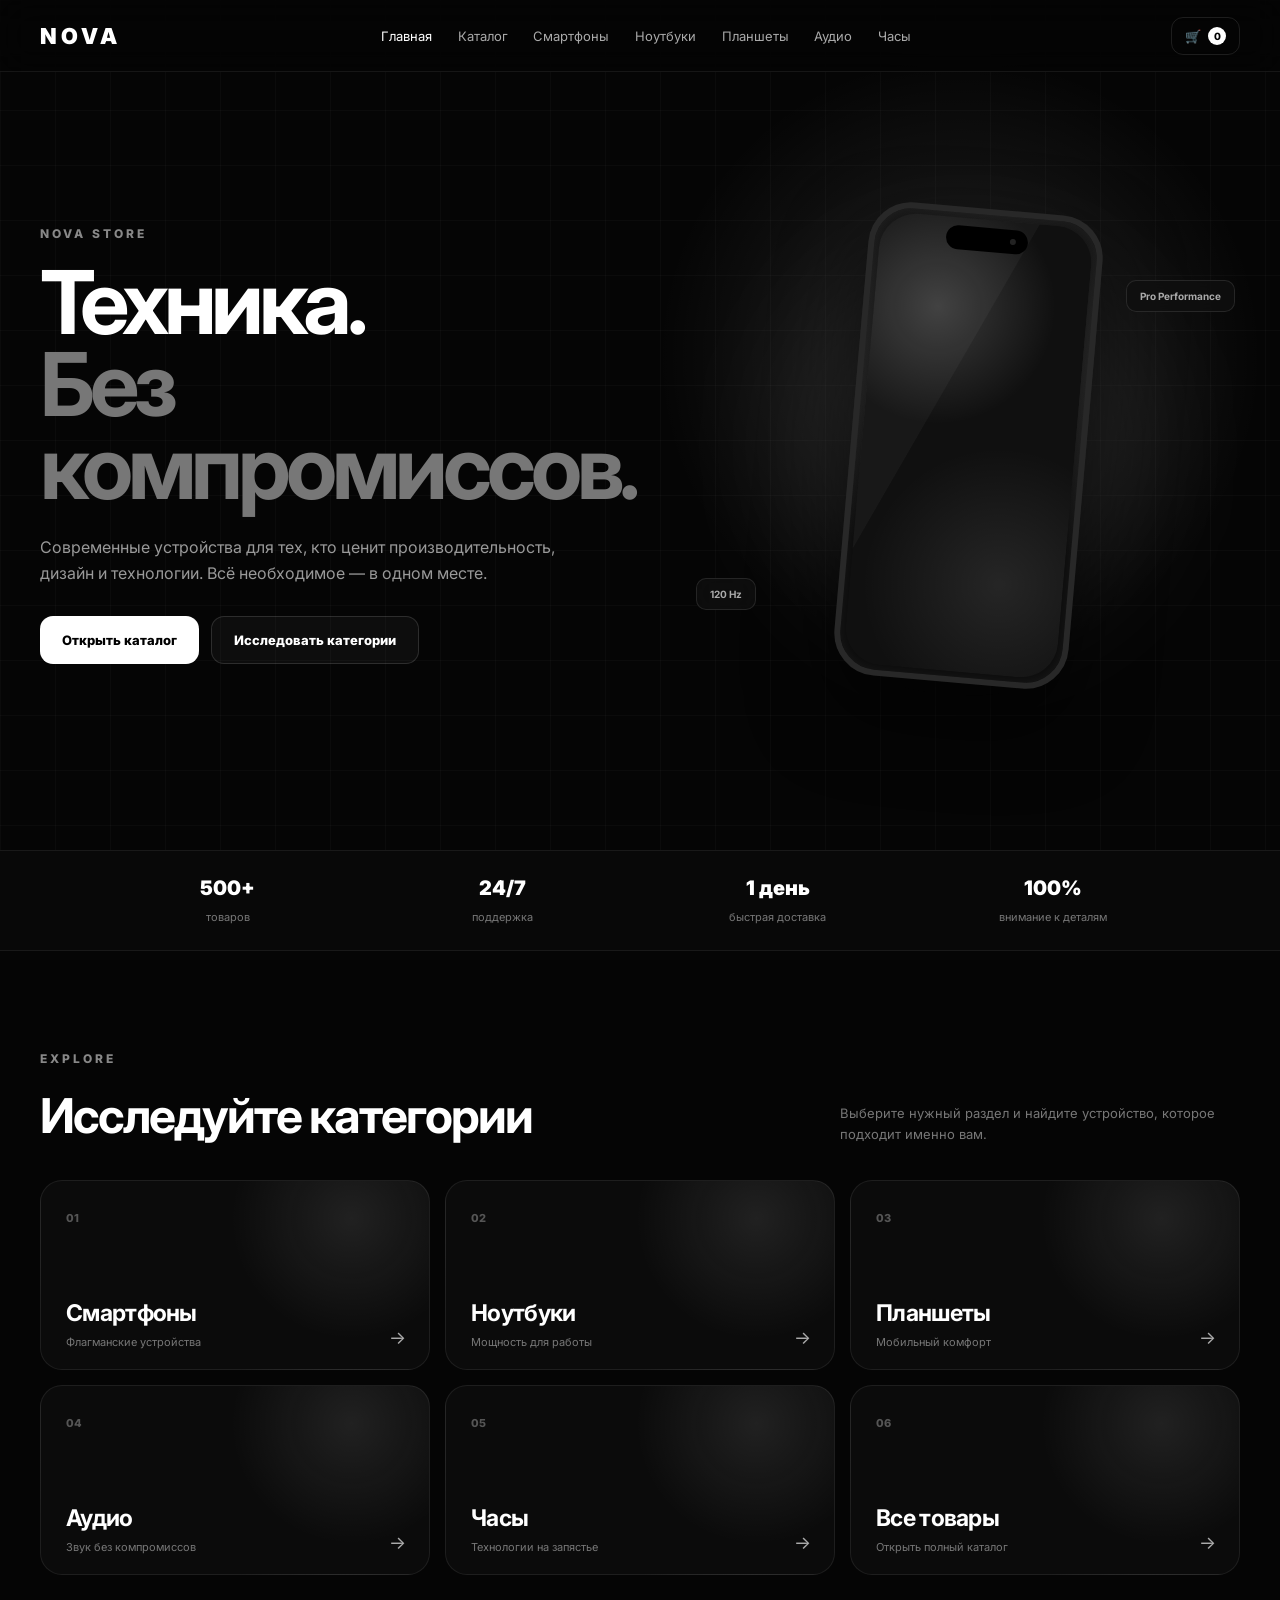
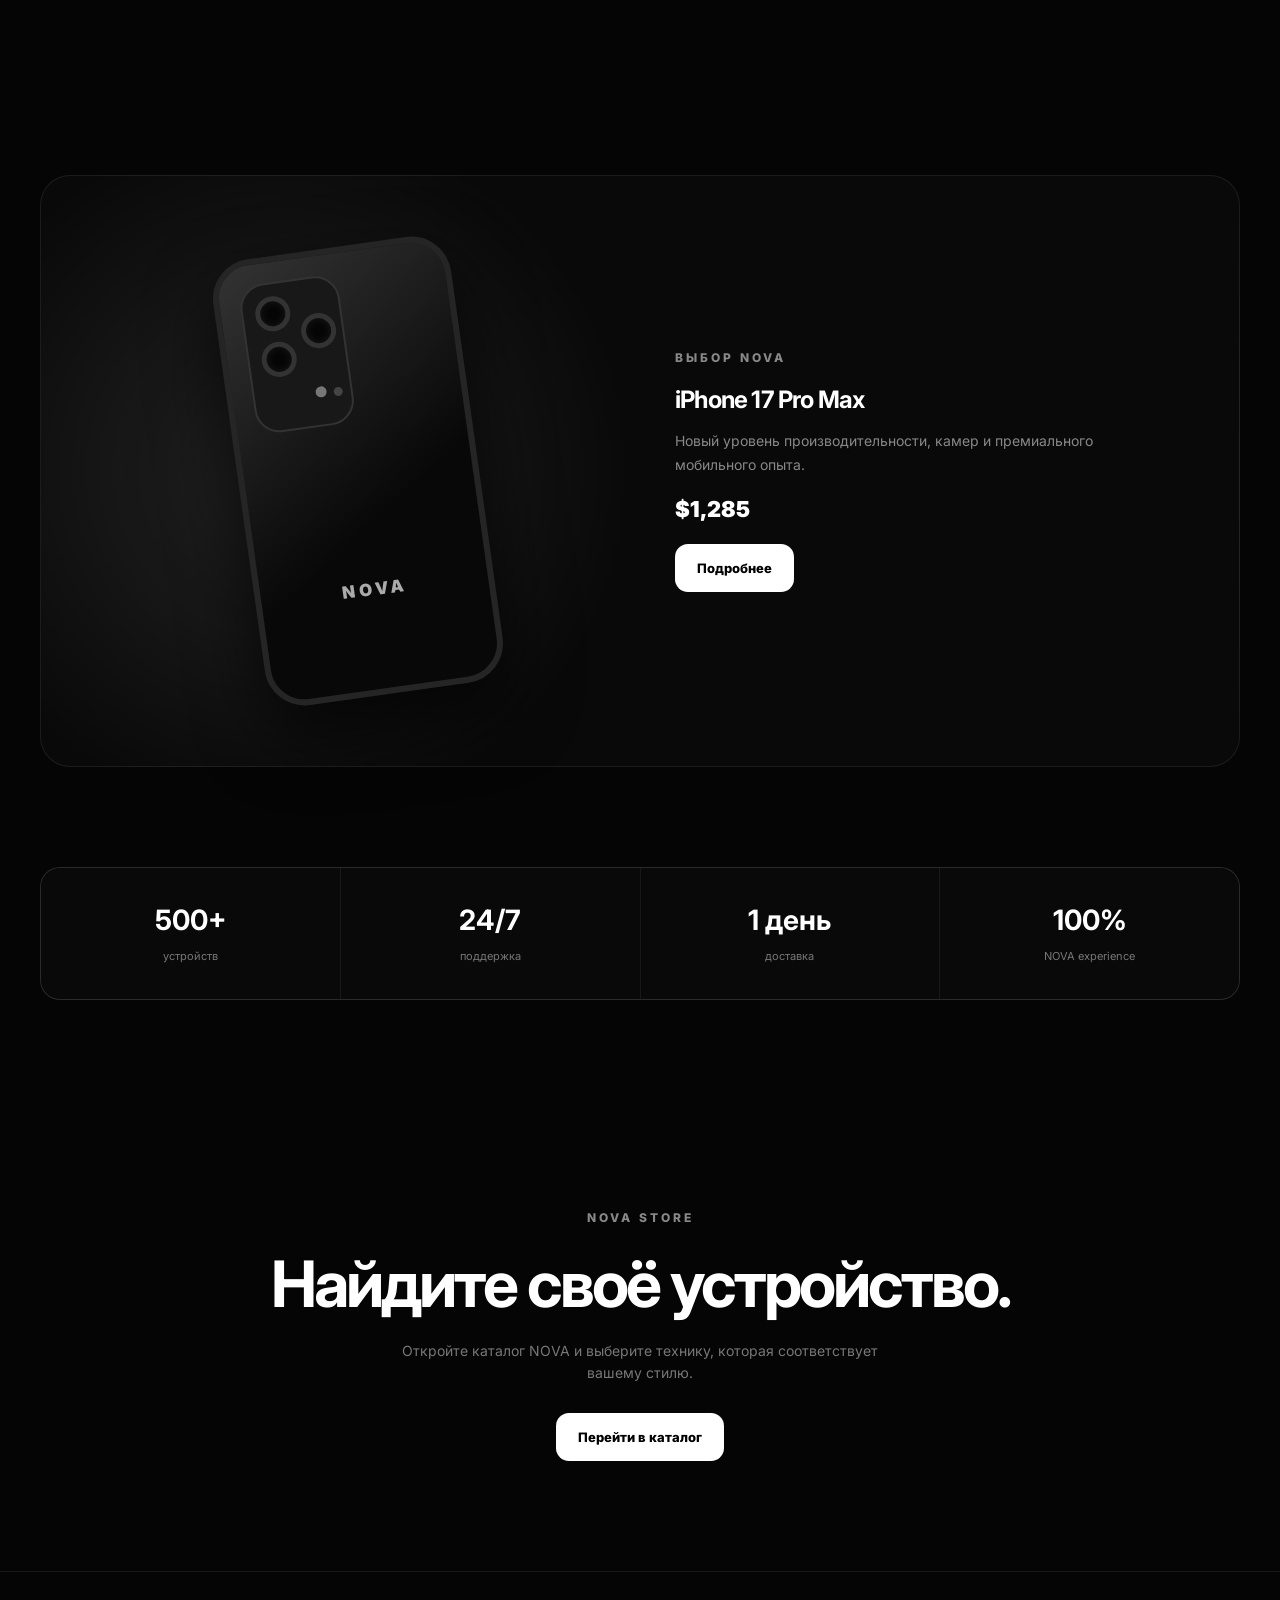
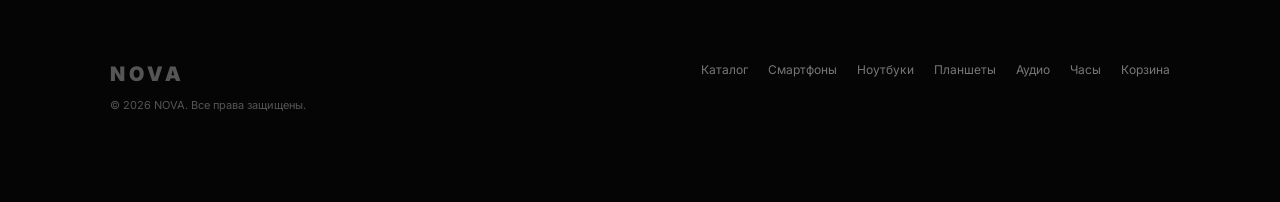
==== commit fc932f97: "Update index.html" ====
--- a/index.html
+++ b/index.html
@@ -1,25 +1,19 @@
-```html
+
 <!DOCTYPE html>
 <html lang="ru">
 <head>
     <meta charset="UTF-8">
     <meta name="viewport" content="width=device-width, initial-scale=1.0">
-
+    <meta name="theme-color" content="#050505">
     <title>NOVA — Техника. Без компромиссов.</title>
-
     <link rel="stylesheet" href="style.css">
 
     <style>
-        /* =========================
-           NOVA HOME
-        ========================= */
-
-        * {
-            box-sizing: border-box;
-        }
+        * { box-sizing: border-box; }
 
         html {
             scroll-behavior: smooth;
+            scroll-padding-top: 90px;
         }
 
         body {
@@ -29,46 +23,34 @@
             font-family: Inter, Arial, sans-serif;
         }
 
-        a {
-            color: inherit;
-            text-decoration: none;
-        }
-
-        .nova-home {
-            overflow: hidden;
-            min-height: 100vh;
-        }
+        a { color: inherit; text-decoration: none; }
+        button { font: inherit; }
+        .nova-home { overflow: hidden; min-height: 100vh; }
 
         /* HEADER */
-
         .nova-header {
             position: fixed;
-            top: 0;
-            left: 0;
-            right: 0;
+            inset: 0 0 auto;
             z-index: 1000;
-
             height: 72px;
-
-            background: rgba(5, 5, 5, .72);
+            background: rgba(5, 5, 5, .78);
             backdrop-filter: blur(18px);
             -webkit-backdrop-filter: blur(18px);
-
-            border-bottom: 1px solid rgba(255,255,255,.07);
+            border-bottom: 1px solid rgba(255, 255, 255, .07);
         }
 
         .nova-header-inner {
+            position: relative;
             width: min(1200px, calc(100% - 40px));
             height: 100%;
             margin: auto;
-
             display: flex;
             align-items: center;
             justify-content: space-between;
-            gap: 30px;
-        }
-
-        .nova-logo {
+            gap: 20px;
+        }
+
+        .nova-logo, .nova-footer-logo {
             font-size: 22px;
             font-weight: 900;
             letter-spacing: 4px;
@@ -78,87 +60,103 @@
         .nova-nav {
             display: flex;
             align-items: center;
-            gap: 26px;
+            gap: clamp(12px, 2vw, 26px);
         }
 
         .nova-nav a {
             color: #aaa;
             font-size: 13px;
-            transition: .2s;
+            transition: color .2s;
         }
 
         .nova-nav a:hover,
-        .nova-nav a.active {
-            color: #fff;
+        .nova-nav a.active { color: #fff; }
+
+        .nova-header-actions {
+            display: flex;
+            align-items: center;
+            gap: 10px;
         }
 
         .nova-header-cart {
             display: flex;
             align-items: center;
             gap: 7px;
-
             padding: 9px 13px;
-
-            border: 1px solid rgba(255,255,255,.1);
+            border: 1px solid rgba(255, 255, 255, .1);
             border-radius: 12px;
-
             color: #fff;
             font-size: 13px;
+            white-space: nowrap;
         }
 
         .nova-cart-count {
             min-width: 18px;
             height: 18px;
-
             display: flex;
             align-items: center;
             justify-content: center;
-
             border-radius: 50%;
             background: #fff;
             color: #000;
-
             font-size: 10px;
             font-weight: 800;
         }
 
+        /* MOBILE MENU */
+        .nova-menu-toggle {
+            display: none;
+            width: 42px;
+            height: 42px;
+            padding: 10px;
+            flex-shrink: 0;
+            flex-direction: column;
+            justify-content: center;
+            gap: 5px;
+            border: 1px solid rgba(255, 255, 255, .14);
+            border-radius: 11px;
+            background: #111317;
+            cursor: pointer;
+        }
+
+        .nova-menu-toggle span {
+            display: block;
+            width: 100%;
+            height: 2px;
+            border-radius: 2px;
+            background: #eee;
+            transition: transform .2s, opacity .2s;
+        }
+
+        .nova-menu-toggle[aria-expanded="true"] span:first-child {
+            transform: translateY(7px) rotate(45deg);
+        }
+
+        .nova-menu-toggle[aria-expanded="true"] span:nth-child(2) {
+            opacity: 0;
+        }
+
+        .nova-menu-toggle[aria-expanded="true"] span:last-child {
+            transform: translateY(-7px) rotate(-45deg);
+        }
+
         /* HERO */
-
         .nova-hero {
             position: relative;
             min-height: 850px;
-
-            display: flex;
-            align-items: center;
-
+            display: flex;
+            align-items: center;
             padding: 120px 20px 80px;
-
             background:
-                radial-gradient(
-                    circle at 50% 42%,
-                    rgba(255,255,255,.12),
-                    transparent 28%
-                ),
-                linear-gradient(
-                    rgba(255,255,255,.025) 1px,
-                    transparent 1px
-                ),
-                linear-gradient(
-                    90deg,
-                    rgba(255,255,255,.025) 1px,
-                    transparent 1px
-                );
-
-            background-size:
-                auto,
-                55px 55px,
-                55px 55px;
+                radial-gradient(circle at 75% 42%, rgba(255,255,255,.12), transparent 28%),
+                linear-gradient(rgba(255,255,255,.025) 1px, transparent 1px),
+                linear-gradient(90deg, rgba(255,255,255,.025) 1px, transparent 1px);
+            background-size: auto, 55px 55px, 55px 55px;
         }
 
         .nova-hero-inner {
             width: min(1200px, 100%);
             margin: auto;
-
             display: grid;
             grid-template-columns: 1fr 1fr;
             align-items: center;
@@ -167,7 +165,6 @@
 
         .nova-eyebrow {
             margin-bottom: 20px;
-
             color: #888;
             font-size: 12px;
             font-weight: 800;
@@ -177,22 +174,17 @@
 
         .nova-hero h1 {
             margin: 0;
-
             max-width: 650px;
-
             font-size: clamp(48px, 7vw, 88px);
             line-height: .94;
             letter-spacing: -5px;
         }
 
-        .nova-hero h1 span {
-            color: #777;
-        }
+        .nova-hero h1 span { color: #777; }
 
         .nova-hero-text {
             max-width: 540px;
             margin: 25px 0 30px;
-
             color: #999;
             font-size: 16px;
             line-height: 1.65;
@@ -208,16 +200,12 @@
             display: inline-flex;
             align-items: center;
             justify-content: center;
-
             min-height: 48px;
             padding: 0 22px;
-
             border-radius: 13px;
-
             font-size: 13px;
             font-weight: 800;
-
-            transition: .2s;
+            transition: transform .2s, background .2s;
         }
 
         .nova-button-primary {
@@ -225,26 +213,20 @@
             color: #000;
         }
 
-        .nova-button-primary:hover {
-            transform: translateY(-2px);
-        }
+        .nova-button-primary:hover { transform: translateY(-2px); }
 
         .nova-button-secondary {
-            border: 1px solid rgba(255,255,255,.13);
-            background: rgba(255,255,255,.035);
+            border: 1px solid rgba(255, 255, 255, .13);
+            background: rgba(255, 255, 255, .035);
             color: #fff;
         }
 
-        .nova-button-secondary:hover {
-            background: rgba(255,255,255,.08);
-        }
+        .nova-button-secondary:hover { background: rgba(255, 255, 255, .08); }
 
         /* HERO PHONE */
-
         .nova-phone-wrap {
             position: relative;
             min-height: 500px;
-
             display: flex;
             align-items: center;
             justify-content: center;
@@ -252,133 +234,90 @@
 
         .nova-phone-glow {
             position: absolute;
-
             width: 330px;
             height: 330px;
-
             border-radius: 50%;
-
-            background: rgba(255,255,255,.1);
+            background: rgba(255, 255, 255, .1);
             filter: blur(80px);
         }
 
         .nova-phone {
             position: relative;
             z-index: 2;
-
             width: 235px;
             height: 475px;
-
             border: 6px solid #282828;
             border-radius: 43px;
-
-            background:
-                radial-gradient(
-                    circle at 50% 30%,
-                    #292929,
-                    #090909 65%
-                );
-
-            box-shadow:
-                0 35px 80px rgba(0,0,0,.7),
-                inset 0 0 20px rgba(255,255,255,.08);
-
+            background: radial-gradient(circle at 50% 30%, #292929, #090909 65%);
+            box-shadow: 0 35px 80px rgba(0,0,0,.7), inset 0 0 20px rgba(255,255,255,.08);
             transform: rotate(5deg);
+            animation: nova-float 6s ease-in-out infinite;
+        }
+
+        @keyframes nova-float {
+            0%, 100% { transform: translateY(0) rotate(5deg); }
+            50% { transform: translateY(-10px) rotate(3deg); }
         }
 
         .nova-dynamic-island {
             position: absolute;
-
             top: 13px;
             left: 50%;
             transform: translateX(-50%);
-
             width: 82px;
             height: 24px;
-
             border-radius: 20px;
             background: #000;
         }
 
         .nova-camera-dot {
             position: absolute;
-
             width: 6px;
             height: 6px;
-
             right: 12px;
             top: 9px;
-
             border-radius: 50%;
             background: #222;
         }
 
         .nova-phone-screen {
             position: absolute;
-
             inset: 5px;
-
             border-radius: 37px;
-
             overflow: hidden;
-
             background:
-                radial-gradient(
-                    circle at 30% 20%,
-                    rgba(255,255,255,.18),
-                    transparent 30%
-                ),
-                radial-gradient(
-                    circle at 70% 80%,
-                    rgba(255,255,255,.09),
-                    transparent 35%
-                ),
+                radial-gradient(circle at 30% 20%, rgba(255,255,255,.18), transparent 30%),
+                radial-gradient(circle at 70% 80%, rgba(255,255,255,.09), transparent 35%),
                 #101010;
         }
 
         .nova-screen-shine {
             position: absolute;
-
             width: 180px;
             height: 450px;
-
             top: -120px;
             left: -80px;
-
             transform: rotate(25deg);
-
             background: rgba(255,255,255,.035);
         }
 
         .nova-phone-label {
             position: absolute;
             z-index: 5;
-
             padding: 9px 13px;
-
             border: 1px solid rgba(255,255,255,.1);
             border-radius: 10px;
-
             background: rgba(15,15,15,.8);
             backdrop-filter: blur(12px);
-
             color: #aaa;
             font-size: 10px;
             font-weight: 700;
         }
 
-        .nova-phone-label.one {
-            top: 85px;
-            right: 5px;
-        }
-
-        .nova-phone-label.two {
-            bottom: 85px;
-            left: 0;
-        }
+        .nova-phone-label.one { top: 85px; right: 5px; }
+        .nova-phone-label.two { bottom: 85px; left: 0; }
 
         /* TRUST */
-
         .nova-trust {
             border-top: 1px solid rgba(255,255,255,.07);
             border-bottom: 1px solid rgba(255,255,255,.07);
@@ -388,33 +327,23 @@
         .nova-trust-inner {
             width: min(1100px, calc(100% - 40px));
             margin: auto;
-
             display: grid;
             grid-template-columns: repeat(4, 1fr);
         }
 
-        .nova-trust-item {
-            padding: 25px 15px;
-            text-align: center;
-        }
+        .nova-trust-item { padding: 25px 15px; text-align: center; }
 
         .nova-trust-number {
             display: block;
-
             margin-bottom: 5px;
-
             color: #fff;
             font-size: 20px;
             font-weight: 900;
         }
 
-        .nova-trust-text {
-            color: #777;
-            font-size: 11px;
-        }
+        .nova-trust-text { color: #777; font-size: 11px; }
 
         /* CATEGORIES */
-
         .nova-section {
             width: min(1200px, calc(100% - 40px));
             margin: auto;
@@ -426,13 +355,11 @@
             align-items: flex-end;
             justify-content: space-between;
             gap: 20px;
-
             margin-bottom: 35px;
         }
 
         .nova-section-heading h2 {
             margin: 0;
-
             font-size: clamp(30px, 4vw, 48px);
             letter-spacing: -2px;
         }
@@ -440,7 +367,6 @@
         .nova-section-heading p {
             max-width: 400px;
             margin: 0;
-
             color: #777;
             font-size: 13px;
             line-height: 1.6;
@@ -454,24 +380,13 @@
 
         .nova-category {
             position: relative;
-
             min-height: 190px;
             padding: 25px;
-
             overflow: hidden;
-
             border: 1px solid rgba(255,255,255,.08);
             border-radius: 22px;
-
-            background:
-                radial-gradient(
-                    circle at 80% 20%,
-                    rgba(255,255,255,.09),
-                    transparent 35%
-                ),
-                #0b0b0b;
-
-            transition: .25s;
+            background: radial-gradient(circle at 80% 20%, rgba(255,255,255,.09), transparent 35%), #0b0b0b;
+            transition: transform .25s, border-color .25s;
         }
 
         .nova-category:hover {
@@ -479,71 +394,48 @@
             border-color: rgba(255,255,255,.2);
         }
 
-        .nova-category-number {
-            color: #555;
-            font-size: 11px;
-            font-weight: 800;
-        }
+        .nova-category-number { color: #555; font-size: 11px; font-weight: 800; }
 
         .nova-category h3 {
             position: absolute;
-
             left: 25px;
             bottom: 42px;
-
             margin: 0;
-
             font-size: 23px;
             letter-spacing: -.7px;
         }
 
         .nova-category p {
             position: absolute;
-
             left: 25px;
             bottom: 20px;
-
             margin: 0;
-
             color: #777;
             font-size: 11px;
         }
 
         .nova-category-arrow {
             position: absolute;
-
             right: 23px;
             bottom: 21px;
-
             color: #aaa;
             font-size: 18px;
         }
 
-        /* FEATURE */
-
+        /* FEATURED PRODUCT */
         .nova-feature {
             display: grid;
             grid-template-columns: 1fr 1fr;
             align-items: center;
             gap: 70px;
-
             padding: 70px;
-
             border: 1px solid rgba(255,255,255,.08);
             border-radius: 30px;
-
-            background:
-                radial-gradient(
-                    circle at 20% 50%,
-                    rgba(255,255,255,.1),
-                    transparent 35%
-                ),
-                #090909;
+            background: radial-gradient(circle at 20% 50%, rgba(255,255,255,.1), transparent 35%), #090909;
         }
 
         .nova-feature-visual {
             min-height: 450px;
-
             display: flex;
             align-items: center;
             justify-content: center;
@@ -551,105 +443,66 @@
 
         .nova-feature-phone {
             position: relative;
-
             width: 240px;
             height: 450px;
-
             border: 6px solid #252525;
             border-radius: 40px;
-
-            background:
-                linear-gradient(
-                    145deg,
-                    #333,
-                    #080808 60%
-                );
-
+            background: linear-gradient(145deg, #333, #080808 60%);
             transform: rotate(-8deg);
-
             box-shadow: 0 30px 70px rgba(0,0,0,.7);
         }
 
         .nova-camera-module {
             position: absolute;
-
             top: 20px;
             left: 20px;
-
             width: 100px;
             height: 150px;
-
             border-radius: 25px;
-
             background: #181818;
             border: 2px solid #333;
         }
 
         .nova-lens {
             position: absolute;
-
             width: 35px;
             height: 35px;
-
             border: 5px solid #333;
             border-radius: 50%;
-
             background: #050505;
-
             box-shadow: inset 0 0 10px rgba(255,255,255,.08);
         }
 
-        .nova-lens.l1 {
-            top: 12px;
-            left: 12px;
-        }
-
-        .nova-lens.l2 {
-            top: 58px;
-            left: 12px;
-        }
-
-        .nova-lens.l3 {
-            top: 35px;
-            left: 55px;
-        }
+        .nova-lens.l1 { top: 12px; left: 12px; }
+        .nova-lens.l2 { top: 58px; left: 12px; }
+        .nova-lens.l3 { top: 35px; left: 55px; }
 
         .nova-flash {
             position: absolute;
-
             width: 11px;
             height: 11px;
-
             top: 108px;
             left: 61px;
-
             border-radius: 50%;
             background: #777;
         }
 
         .nova-sensor {
             position: absolute;
-
             width: 9px;
             height: 9px;
-
             top: 111px;
             left: 79px;
-
             border-radius: 50%;
             background: #444;
         }
 
         .nova-feature-logo {
             position: absolute;
-
             left: 50%;
             bottom: 90px;
-
             transform: translateX(-50%);
-
             color: #aaa;
-
             font-size: 17px;
             font-weight: 900;
             letter-spacing: 4px;
@@ -657,14 +510,12 @@
 
         .nova-feature-info h3 {
             margin: 0 0 15px;
-
             font-size: 24px;
             letter-spacing: -.8px;
         }
 
         .nova-feature-info p {
             margin: 0 0 20px;
-
             color: #888;
             font-size: 14px;
             line-height: 1.65;
@@ -672,25 +523,20 @@
 
         .nova-feature-price {
             margin-bottom: 22px;
-
             color: #fff;
             font-size: 22px;
             font-weight: 900;
         }
 
         /* STATS */
-
         .nova-stats {
             display: grid;
             grid-template-columns: repeat(4, 1fr);
             gap: 1px;
-
             margin-top: 100px;
-
             border: 1px solid rgba(255,255,255,.08);
             border-radius: 20px;
             overflow: hidden;
-
             background: rgba(255,255,255,.08);
         }
 
@@ -702,43 +548,30 @@
 
         .nova-stat strong {
             display: block;
-
             margin-bottom: 7px;
-
             font-size: 28px;
         }
 
-        .nova-stat span {
-            color: #777;
-            font-size: 11px;
-        }
-
-        /* CTA */
-
-        .nova-final {
-            text-align: center;
-            padding: 110px 20px;
-        }
+        .nova-stat span { color: #777; font-size: 11px; }
+
+        /* FINAL CTA */
+        .nova-final { text-align: center; padding: 110px 20px; }
 
         .nova-final h2 {
             margin: 0;
-
             font-size: clamp(35px, 5vw, 65px);
             letter-spacing: -3px;
         }
 
         .nova-final p {
+            max-width: 500px;
             margin: 18px auto 28px;
-
-            max-width: 500px;
-
             color: #777;
             font-size: 14px;
             line-height: 1.6;
         }
 
         /* FOOTER */
-
         .nova-footer {
             border-top: 1px solid rgba(255,255,255,.07);
             background: #050505;
@@ -747,19 +580,13 @@
         .nova-footer-inner {
             width: min(1200px, calc(100% - 40px));
             margin: auto;
-
             padding: 45px 0;
-
             display: flex;
             justify-content: space-between;
             gap: 30px;
         }
 
-        .nova-footer-logo {
-            font-size: 20px;
-            font-weight: 900;
-            letter-spacing: 4px;
-        }
+        .nova-footer-logo { margin-bottom: 12px; font-size: 20px; }
 
         .nova-footer-links {
             display: flex;
@@ -767,27 +594,52 @@
             gap: 20px;
         }
 
-        .nova-footer-links a {
-            color: #777;
-            font-size: 12px;
-        }
-
-        .nova-footer-links a:hover {
-            color: #fff;
-        }
-
-        .nova-copyright {
-            color: #555;
-            font-size: 11px;
-        }
-
-        /* MOBILE */
+        .nova-footer-links a { color: #777; font-size: 12px; }
+        .nova-footer-links a:hover { color: #fff; }
+        .nova-copyright { color: #555; font-size: 11px; }
+
+        /* TABLET AND MOBILE */
+        @media (max-width: 1050px) {
+            .nova-header-inner { gap: 14px; }
+            .nova-nav { gap: 12px; }
+            .nova-nav a { font-size: 12px; }
+            .nova-hero-inner { gap: 30px; }
+        }
 
         @media (max-width: 900px) {
-
-            .nova-nav {
+            .nova-header-inner { gap: 12px; }
+
+            .nova-menu-toggle {
+                display: flex;
+                margin-left: auto;
+            }
+
+            .nova-nav,
+            .nova-nav.is-open {
+                position: absolute;
+                top: 72px;
+                left: 0;
+                right: 0;
                 display: none;
+                flex-direction: column;
+                align-items: stretch;
+                gap: 0;
+                padding: 8px;
+                background: #101216;
+                border: 1px solid #292d35;
+                border-radius: 14px;
+                box-shadow: 0 18px 45px rgba(0,0,0,.4);
             }
+
+            .nova-nav.is-open { display: flex; }
+
+            .nova-nav a {
+                padding: 14px;
+                border-radius: 8px;
+                font-size: 14px;
+            }
+
+            .nova-nav a:hover { background: #20232a; }
 
             .nova-hero-inner {
                 grid-template-columns: 1fr;
@@ -799,633 +651,317 @@
                 margin-right: auto;
             }
 
-            .nova-hero-buttons {
-                justify-content: center;
-            }
-
-            .nova-phone-wrap {
-                min-height: 430px;
-            }
-
-            .nova-categories {
-                grid-template-columns: repeat(2, 1fr);
-            }
+            .nova-hero-buttons { justify-content: center; }
+            .nova-phone-wrap { min-height: 430px; }
+            .nova-categories { grid-template-columns: repeat(2, 1fr); }
 
             .nova-feature {
                 grid-template-columns: 1fr;
                 padding: 40px 25px;
             }
 
-            .nova-feature-info {
-                text-align: center;
-            }
-
-            .nova-stats {
-                grid-template-columns: repeat(2, 1fr);
-            }
-
+            .nova-feature-info { text-align: center; }
+            .nova-stats { grid-template-columns: repeat(2, 1fr); }
         }
 
         @media (max-width: 600px) {
-
-            .nova-header-inner {
-                width: calc(100% - 24px);
-            }
-
-            .nova-logo {
-                font-size: 18px;
-            }
-
-            .nova-header-cart {
-                padding: 8px 10px;
-            }
-
-            .nova-hero {
-                min-height: auto;
-                padding-top: 125px;
-            }
-
-            .nova-hero h1 {
-                letter-spacing: -3px;
-            }
-
-            .nova-phone {
-                width: 205px;
-                height: 410px;
-                border-radius: 37px;
-            }
-
-            .nova-phone-screen {
-                border-radius: 31px;
-            }
-
-            .nova-trust-inner {
-                grid-template-columns: repeat(2, 1fr);
-            }
-
-            .nova-section {
-                width: calc(100% - 24px);
-                padding: 70px 0;
-            }
-
-            .nova-section-heading {
-                display: block;
-            }
-
-            .nova-section-heading p {
-                margin-top: 12px;
-            }
-
-            .nova-categories {
-                grid-template-columns: 1fr;
-            }
-
-            .nova-category {
-                min-height: 170px;
-            }
-
-            .nova-feature-visual {
-                min-height: 390px;
-            }
-
-            .nova-feature-phone {
-                width: 205px;
-                height: 390px;
-            }
+            .nova-header-inner { width: calc(100% - 24px); }
+            .nova-logo { font-size: 18px; }
+            .nova-header-cart { padding: 8px 10px; }
+            .nova-hero { min-height: auto; padding-top: 125px; }
+            .nova-hero h1 { letter-spacing: -3px; }
+            .nova-phone { width: 205px; height: 410px; border-radius: 37px; }
+            .nova-phone-screen { border-radius: 31px; }
+            .nova-trust-inner { grid-template-columns: repeat(2, 1fr); }
+            .nova-section { width: calc(100% - 24px); padding: 70px 0; }
+            .nova-section-heading { display: block; }
+            .nova-section-heading p { margin-top: 12px; }
+            .nova-categories { grid-template-columns: 1fr; }
+            .nova-category { min-height: 170px; }
+            .nova-feature-visual { min-height: 390px; }
+            .nova-feature-phone { width: 205px; height: 390px; }
 
             .nova-camera-module {
                 transform: scale(.85);
                 transform-origin: top left;
             }
 
-            .nova-stats {
-                grid-template-columns: 1fr 1fr;
+            .nova-stats { grid-template-columns: 1fr 1fr; }
+            .nova-footer-inner { flex-direction: column; }
+            .nova-footer-links { flex-direction: column; gap: 12px; }
+        }
+
+        @media (prefers-reduced-motion: reduce) {
+            html { scroll-behavior: auto; }
+            *, *::before, *::after {
+                animation: none !important;
+                transition: none !important;
             }
-
-            .nova-footer-inner {
-                flex-direction: column;
-            }
-
-            .nova-footer-links {
-                flex-direction: column;
-                gap: 12px;
-            }
-
         }
     </style>
 </head>
 
 <body>
-
 <div class="nova-home">
 
-    <!-- HEADER -->
     <header class="nova-header">
-
         <div class="nova-header-inner">
-
-            <a href="index.html" class="nova-logo">
-                NOVA
-            </a>
-
-            <nav class="nova-nav">
-
-                <a href="index.html" class="active">
-                    Главная
+            <a href="index.html" class="nova-logo">NOVA</a>
+
+            <nav class="nova-nav" id="novaMobileNav" aria-label="Основная навигация">
+                <a href="index.html" class="active">Главная</a>
+                <a href="catalog.html">Каталог</a>
+                <a href="smartphones.html">Смартфоны</a>
+                <a href="laptops.html">Ноутбуки</a>
+                <a href="tablets.html">Планшеты</a>
+                <a href="audio.html">Аудио</a>
+                <a href="watches.html">Часы</a>
+            </nav>
+
+            <div class="nova-header-actions">
+                <button
+                    class="nova-menu-toggle"
+                    id="novaMenuToggle"
+                    type="button"
+                    aria-label="Открыть меню"
+                    aria-expanded="false"
+                    aria-controls="novaMobileNav">
+                    <span></span><span></span><span></span>
+                </button>
+
+                <a href="cart.html" class="nova-header-cart" aria-label="Открыть корзину">
+                    🛒 <span id="homeCartCount" class="nova-cart-count">0</span>
                 </a>
-
-                <a href="catalog.html">
-                    Каталог
+            </div>
+        </div>
+    </header>
+
+    <main>
+        <section class="nova-hero">
+            <div class="nova-hero-inner">
+                <div>
+                    <div class="nova-eyebrow">NOVA STORE</div>
+                    <h1>Техника.<br><span>Без компромиссов.</span></h1>
+                    <p class="nova-hero-text">
+                        Современные устройства для тех, кто ценит
+                        производительность, дизайн и технологии.
+                        Всё необходимое — в одном месте.
+                    </p>
+                    <div class="nova-hero-buttons">
+                        <a href="catalog.html" class="nova-button nova-button-primary">Открыть каталог</a>
+                        <a href="#categories" class="nova-button nova-button-secondary">Исследовать категории</a>
+                    </div>
+                </div>
+
+                <div class="nova-phone-wrap" aria-label="Иллюстрация смартфона">
+                    <div class="nova-phone-glow"></div>
+                    <div class="nova-phone">
+                        <div class="nova-phone-screen"><div class="nova-screen-shine"></div></div>
+                        <div class="nova-dynamic-island"><div class="nova-camera-dot"></div></div>
+                    </div>
+                    <div class="nova-phone-label one">Pro Performance</div>
+                    <div class="nova-phone-label two">120 Hz</div>
+                </div>
+            </div>
+        </section>
+
+        <section class="nova-trust" aria-label="Преимущества NOVA">
+            <div class="nova-trust-inner">
+                <div class="nova-trust-item"><span class="nova-trust-number">500+</span><span class="nova-trust-text">товаров</span></div>
+                <div class="nova-trust-item"><span class="nova-trust-number">24/7</span><span class="nova-trust-text">поддержка</span></div>
+                <div class="nova-trust-item"><span class="nova-trust-number">1 день</span><span class="nova-trust-text">быстрая доставка</span></div>
+                <div class="nova-trust-item"><span class="nova-trust-number">100%</span><span class="nova-trust-text">внимание к деталям</span></div>
+            </div>
+        </section>
+
+        <section class="nova-section" id="categories">
+            <div class="nova-section-heading">
+                <div>
+                    <div class="nova-eyebrow">EXPLORE</div>
+                    <h2>Исследуйте категории</h2>
+                </div>
+                <p>Выберите нужный раздел и найдите устройство, которое подходит именно вам.</p>
+            </div>
+
+            <div class="nova-categories">
+                <a href="smartphones.html" class="nova-category">
+                    <span class="nova-category-number">01</span>
+                    <h3>Смартфоны</h3><p>Флагманские устройства</p><span class="nova-category-arrow">→</span>
                 </a>
-
-                <a href="smartphones.html">
-                    Смартфоны
+                <a href="laptops.html" class="nova-category">
+                    <span class="nova-category-number">02</span>
+                    <h3>Ноутбуки</h3><p>Мощность для работы</p><span class="nova-category-arrow">→</span>
                 </a>
-
-                <a href="laptops.html">
-                    Ноутбуки
+                <a href="tablets.html" class="nova-category">
+                    <span class="nova-category-number">03</span>
+                    <h3>Планшеты</h3><p>Мобильный комфорт</p><span class="nova-category-arrow">→</span>
                 </a>
-
-                <a href="tablets.html">
-                    Планшеты
+                <a href="audio.html" class="nova-category">
+                    <span class="nova-category-number">04</span>
+                    <h3>Аудио</h3><p>Звук без компромиссов</p><span class="nova-category-arrow">→</span>
                 </a>
-
-                <a href="audio.html">
-                    Аудио
+                <a href="watches.html" class="nova-category">
+                    <span class="nova-category-number">05</span>
+                    <h3>Часы</h3><p>Технологии на запястье</p><span class="nova-category-arrow">→</span>
                 </a>
-
-                <a href="watches.html">
-                    Часы
+                <a href="catalog.html" class="nova-category">
+                    <span class="nova-category-number">06</span>
+                    <h3>Все товары</h3><p>Открыть полный каталог</p><span class="nova-category-arrow">→</span>
                 </a>
-
-            </nav>
-
-            <a href="cart.html" class="nova-header-cart">
-                🛒
-                <span id="homeCartCount" class="nova-cart-count">0</span>
-            </a>
-
+            </div>
+        </section>
+
+        <section class="nova-section">
+            <div class="nova-feature">
+                <div class="nova-feature-visual">
+                    <div class="nova-feature-phone">
+                        <div class="nova-camera-module">
+                            <div class="nova-lens l1"></div>
+                            <div class="nova-lens l2"></div>
+                            <div class="nova-lens l3"></div>
+                            <div class="nova-flash"></div>
+                            <div class="nova-sensor"></div>
+                        </div>
+                        <div class="nova-feature-logo">NOVA</div>
+                    </div>
+                </div>
+
+                <div class="nova-feature-info">
+                    <div class="nova-eyebrow">ВЫБОР NOVA</div>
+                    <h3>iPhone 17 Pro Max</h3>
+                    <p>Новый уровень производительности, камер и премиального мобильного опыта.</p>
+                    <div class="nova-feature-price">$1,285</div>
+                    <a href="product.html?id=iphone-17-pro-max" class="nova-button nova-button-primary">Подробнее</a>
+                </div>
+            </div>
+
+            <div class="nova-stats">
+                <div class="nova-stat"><strong>500+</strong><span>устройств</span></div>
+                <div class="nova-stat"><strong>24/7</strong><span>поддержка</span></div>
+                <div class="nova-stat"><strong>1 день</strong><span>доставка</span></div>
+                <div class="nova-stat"><strong>100%</strong><span>NOVA experience</span></div>
+            </div>
+        </section>
+
+        <section class="nova-final">
+            <div class="nova-eyebrow">NOVA STORE</div>
+            <h2>Найдите своё устройство.</h2>
+            <p>Откройте каталог NOVA и выберите технику, которая соответствует вашему стилю.</p>
+            <a href="catalog.html" class="nova-button nova-button-primary">Перейти в каталог</a>
+        </section>
+    </main>
+
+    <footer class="nova-footer">
+        <div class="nova-footer-inner">
+            <div>
+                <div class="nova-footer-logo">NOVA</div>
+                <div class="nova-copyright">© 2026 NOVA. Все права защищены.</div>
+            </div>
+
+            <div class="nova-footer-links">
+                <a href="catalog.html">Каталог</a>
+                <a href="smartphones.html">Смартфоны</a>
+                <a href="laptops.html">Ноутбуки</a>
+                <a href="tablets.html">Планшеты</a>
+                <a href="audio.html">Аудио</a>
+                <a href="watches.html">Часы</a>
+                <a href="cart.html">Корзина</a>
+            </div>
         </div>
-
-    </header>
-
-
-    <!-- HERO -->
-
-    <section class="nova-hero">
-
-        <div class="nova-hero-inner">
-
-            <div>
-
-                <div class="nova-eyebrow">
-                    NOVA STORE
-                </div>
-
-                <h1>
-                    Техника.
-                    <span>Без компромиссов.</span>
-                </h1>
-
-                <p class="nova-hero-text">
-                    Современные устройства для тех, кто ценит
-                    производительность, дизайн и технологии.
-                    Всё необходимое — в одном месте.
-                </p>
-
-                <div class="nova-hero-buttons">
-
-                    <a
-                        href="catalog.html"
-                        class="nova-button nova-button-primary"
-                    >
-                        Открыть каталог
-                    </a>
-
-                    <a
-                        href="#categories"
-                        class="nova-button nova-button-secondary"
-                    >
-                        Исследовать категории
-                    </a>
-
-                </div>
-
-            </div>
-
-
-            <!-- PHONE -->
-
-            <div class="nova-phone-wrap">
-
-                <div class="nova-phone-glow"></div>
-
-                <div class="nova-phone">
-
-                    <div class="nova-phone-screen">
-                        <div class="nova-screen-shine"></div>
-                    </div>
-
-                    <div class="nova-dynamic-island">
-                        <div class="nova-camera-dot"></div>
-                    </div>
-
-                </div>
-
-                <div class="nova-phone-label one">
-                    Pro Performance
-                </div>
-
-                <div class="nova-phone-label two">
-                    120 Hz
-                </div>
-
-            </div>
-
-        </div>
-
-    </section>
-
-
-    <!-- TRUST -->
-
-    <section class="nova-trust">
-
-        <div class="nova-trust-inner">
-
-            <div class="nova-trust-item">
-                <span class="nova-trust-number">500+</span>
-                <span class="nova-trust-text">товаров</span>
-            </div>
-
-            <div class="nova-trust-item">
-                <span class="nova-trust-number">24/7</span>
-                <span class="nova-trust-text">поддержка</span>
-            </div>
-
-            <div class="nova-trust-item">
-                <span class="nova-trust-number">1 день</span>
-                <span class="nova-trust-text">быстрая доставка</span>
-            </div>
-
-            <div class="nova-trust-item">
-                <span class="nova-trust-number">100%</span>
-                <span class="nova-trust-text">внимание к деталям</span>
-            </div>
-
-        </div>
-
-    </section>
-
-
-    <!-- CATEGORIES -->
-
-    <section
-        class="nova-section"
-        id="categories"
-    >
-
-        <div class="nova-section-heading">
-
-            <div>
-                <div class="nova-eyebrow">
-                    EXPLORE
-                </div>
-
-                <h2>
-                    Исследуйте категории
-                </h2>
-            </div>
-
-            <p>
-                Выберите нужный раздел и найдите устройство,
-                которое подходит именно вам.
-            </p>
-
-        </div>
-
-
-        <div class="nova-categories">
-
-            <a
-                href="smartphones.html"
-                class="nova-category"
-            >
-                <span class="nova-category-number">01</span>
-
-                <h3>Смартфоны</h3>
-
-                <p>Флагманские устройства</p>
-
-                <span class="nova-category-arrow">→</span>
-            </a>
-
-
-            <a
-                href="laptops.html"
-                class="nova-category"
-            >
-                <span class="nova-category-number">02</span>
-
-                <h3>Ноутбуки</h3>
-
-                <p>Мощность для работы</p>
-
-                <span class="nova-category-arrow">→</span>
-            </a>
-
-
-            <a
-                href="tablets.html"
-                class="nova-category"
-            >
-                <span class="nova-category-number">03</span>
-
-                <h3>Планшеты</h3>
-
-                <p>Мобильный комфорт</p>
-
-                <span class="nova-category-arrow">→</span>
-            </a>
-
-
-            <a
-                href="audio.html"
-                class="nova-category"
-            >
-                <span class="nova-category-number">04</span>
-
-                <h3>Аудио</h3>
-
-                <p>Звук без компромиссов</p>
-
-                <span class="nova-category-arrow">→</span>
-            </a>
-
-
-            <a
-                href="watches.html"
-                class="nova-category"
-            >
-                <span class="nova-category-number">05</span>
-
-                <h3>Часы</h3>
-
-                <p>Технологии на запястье</p>
-
-                <span class="nova-category-arrow">→</span>
-            </a>
-
-
-            <a
-                href="catalog.html"
-                class="nova-category"
-            >
-                <span class="nova-category-number">06</span>
-
-                <h3>Все товары</h3>
-
-                <p>Открыть полный каталог</p>
-
-                <span class="nova-category-arrow">→</span>
-            </a>
-
-        </div>
-
-    </section>
-
-
-    <!-- FEATURE -->
-
-    <section class="nova-section">
-
-        <div class="nova-feature">
-
-            <div class="nova-feature-visual">
-
-                <div class="nova-feature-phone">
-
-                    <div class="nova-camera-module">
-
-                        <div class="nova-lens l1"></div>
-                        <div class="nova-lens l2"></div>
-                        <div class="nova-lens l3"></div>
-
-                        <div class="nova-flash"></div>
-                        <div class="nova-sensor"></div>
-
-                    </div>
-
-                    <div class="nova-feature-logo">
-                        NOVA
-                    </div>
-
-                </div>
-
-            </div>
-
-
-            <div class="nova-feature-info">
-
-                <div class="nova-eyebrow">
-                    ВЫБОР NOVA
-                </div>
-
-                <h3>
-                    iPhone 17 Pro Max
-                </h3>
-
-                <p>
-                    Новый уровень производительности,
-                    камер и премиального мобильного опыта.
-                </p>
-
-                <div class="nova-feature-price">
-                    $1,285
-                </div>
-
-                <a
-                    href="product.html?id=iphone-17-pro-max"
-                    class="nova-button nova-button-primary"
-                >
-                    Подробнее
-                </a>
-
-            </div>
-
-        </div>
-
-
-        <!-- STATS -->
-
-        <div class="nova-stats">
-
-            <div class="nova-stat">
-                <strong>500+</strong>
-                <span>устройств</span>
-            </div>
-
-            <div class="nova-stat">
-                <strong>24/7</strong>
-                <span>поддержка</span>
-            </div>
-
-            <div class="nova-stat">
-                <strong>1 день</strong>
-                <span>доставка</span>
-            </div>
-
-            <div class="nova-stat">
-                <strong>100%</strong>
-                <span>NOVA experience</span>
-            </div>
-
-        </div>
-
-    </section>
-
-
-    <!-- FINAL CTA -->
-
-    <section class="nova-final">
-
-        <div class="nova-eyebrow">
-            NOVA STORE
-        </div>
-
-        <h2>
-            Найдите своё устройство.
-        </h2>
-
-        <p>
-            Откройте каталог NOVA и выберите технику,
-            которая соответствует вашему стилю.
-        </p>
-
-        <a
-            href="catalog.html"
-            class="nova-button nova-button-primary"
-        >
-            Перейти в каталог
-        </a>
-
-    </section>
-
-
-    <!-- FOOTER -->
-
-    <footer class="nova-footer">
-
-        <div class="nova-footer-inner">
-
-            <div>
-
-                <div class="nova-footer-logo">
-                    NOVA
-                </div>
-
-                <div class="nova-copyright">
-                    © 2026 NOVA. Все права защищены.
-                </div>
-
-            </div>
-
-
-            <div class="nova-footer-links">
-
-                <a href="catalog.html">
-                    Каталог
-                </a>
-
-                <a href="smartphones.html">
-                    Смартфоны
-                </a>
-
-                <a href="laptops.html">
-                    Ноутбуки
-                </a>
-
-                <a href="tablets.html">
-                    Планшеты
-                </a>
-
-                <a href="audio.html">
-                    Аудио
-                </a>
-
-                <a href="watches.html">
-                    Часы
-                </a>
-
-                <a href="cart.html">
-                    Корзина
-                </a>
-
-            </div>
-
-        </div>
-
     </footer>
-
 </div>
 
-
-<!-- =========================
-     CART COUNT
-========================= -->
-
 <script>
-    (function () {
-
-        const CART_KEY = "novaCart";
-
-        function updateCartCount() {
-
-            const counter =
-                document.getElementById("homeCartCount");
-
-            if (!counter) {
+(function () {
+    "use strict";
+
+    const CART_KEY = "novaCart";
+    const toggle = document.getElementById("novaMenuToggle");
+    const nav = document.getElementById("novaMobileNav");
+    const counter = document.getElementById("homeCartCount");
+
+    function closeMenu() {
+        if (!toggle || !nav) return;
+
+        nav.classList.remove("is-open");
+        toggle.setAttribute("aria-expanded", "false");
+        toggle.setAttribute("aria-label", "Открыть меню");
+    }
+
+    if (toggle && nav) {
+        toggle.addEventListener("click", function () {
+            const isOpen = toggle.getAttribute("aria-expanded") !== "true";
+
+            nav.classList.toggle("is-open", isOpen);
+            toggle.setAttribute("aria-expanded", String(isOpen));
+            toggle.setAttribute(
+                "aria-label",
+                isOpen ? "Закрыть меню" : "Открыть меню"
+            );
+        });
+
+        nav.querySelectorAll("a").forEach(function (link) {
+            link.addEventListener("click", closeMenu);
+        });
+
+        document.addEventListener("keydown", function (event) {
+            if (event.key === "Escape") closeMenu();
+        });
+
+        document.addEventListener("click", function (event) {
+            const menuIsOpen = toggle.getAttribute("aria-expanded") === "true";
+
+            if (
+                menuIsOpen &&
+                !nav.contains(event.target) &&
+                !toggle.contains(event.target)
+            ) {
+                closeMenu();
+            }
+        });
+
+        window.addEventListener("resize", function () {
+            if (window.innerWidth > 900) closeMenu();
+        });
+    }
+
+    function updateCartCount() {
+        if (!counter) return;
+
+        try {
+            const cart = JSON.parse(localStorage.getItem(CART_KEY) || "[]");
+
+            if (!Array.isArray(cart)) {
+                counter.textContent = "0";
                 return;
             }
 
-            try {
-
-                const cart =
-                    JSON.parse(
-                        localStorage.getItem(CART_KEY)
-                    );
-
-                if (!Array.isArray(cart)) {
-                    counter.textContent = "0";
-                    return;
-                }
-
-                const count = cart.reduce(
-                    (total, item) => {
-                        return total +
-                            Math.max(
-                                1,
-                                Number(item.quantity) || 1
-                            );
-                    },
-                    0
+            const count = cart.reduce(function (total, item) {
+                const quantity = Number(item && item.quantity);
+
+                return total + (
+                    Number.isFinite(quantity) && quantity > 0
+                        ? quantity
+                        : 1
                 );
-
-                counter.textContent = count;
-
-            } catch (error) {
-
-                counter.textContent = "0";
-
-            }
-
-        }
-
-        updateCartCount();
-
-    })();
+            }, 0);
+
+            counter.textContent = String(count);
+        } catch (error) {
+            counter.textContent = "0";
+        }
+    }
+
+    updateCartCount();
+
+    window.addEventListener("storage", function (event) {
+        if (event.key === CART_KEY || event.key === null) {
+            updateCartCount();
+        }
+    });
+
+    window.addEventListener("pageshow", updateCartCount);
+})();
 </script>
-
 </body>
 </html>
-```
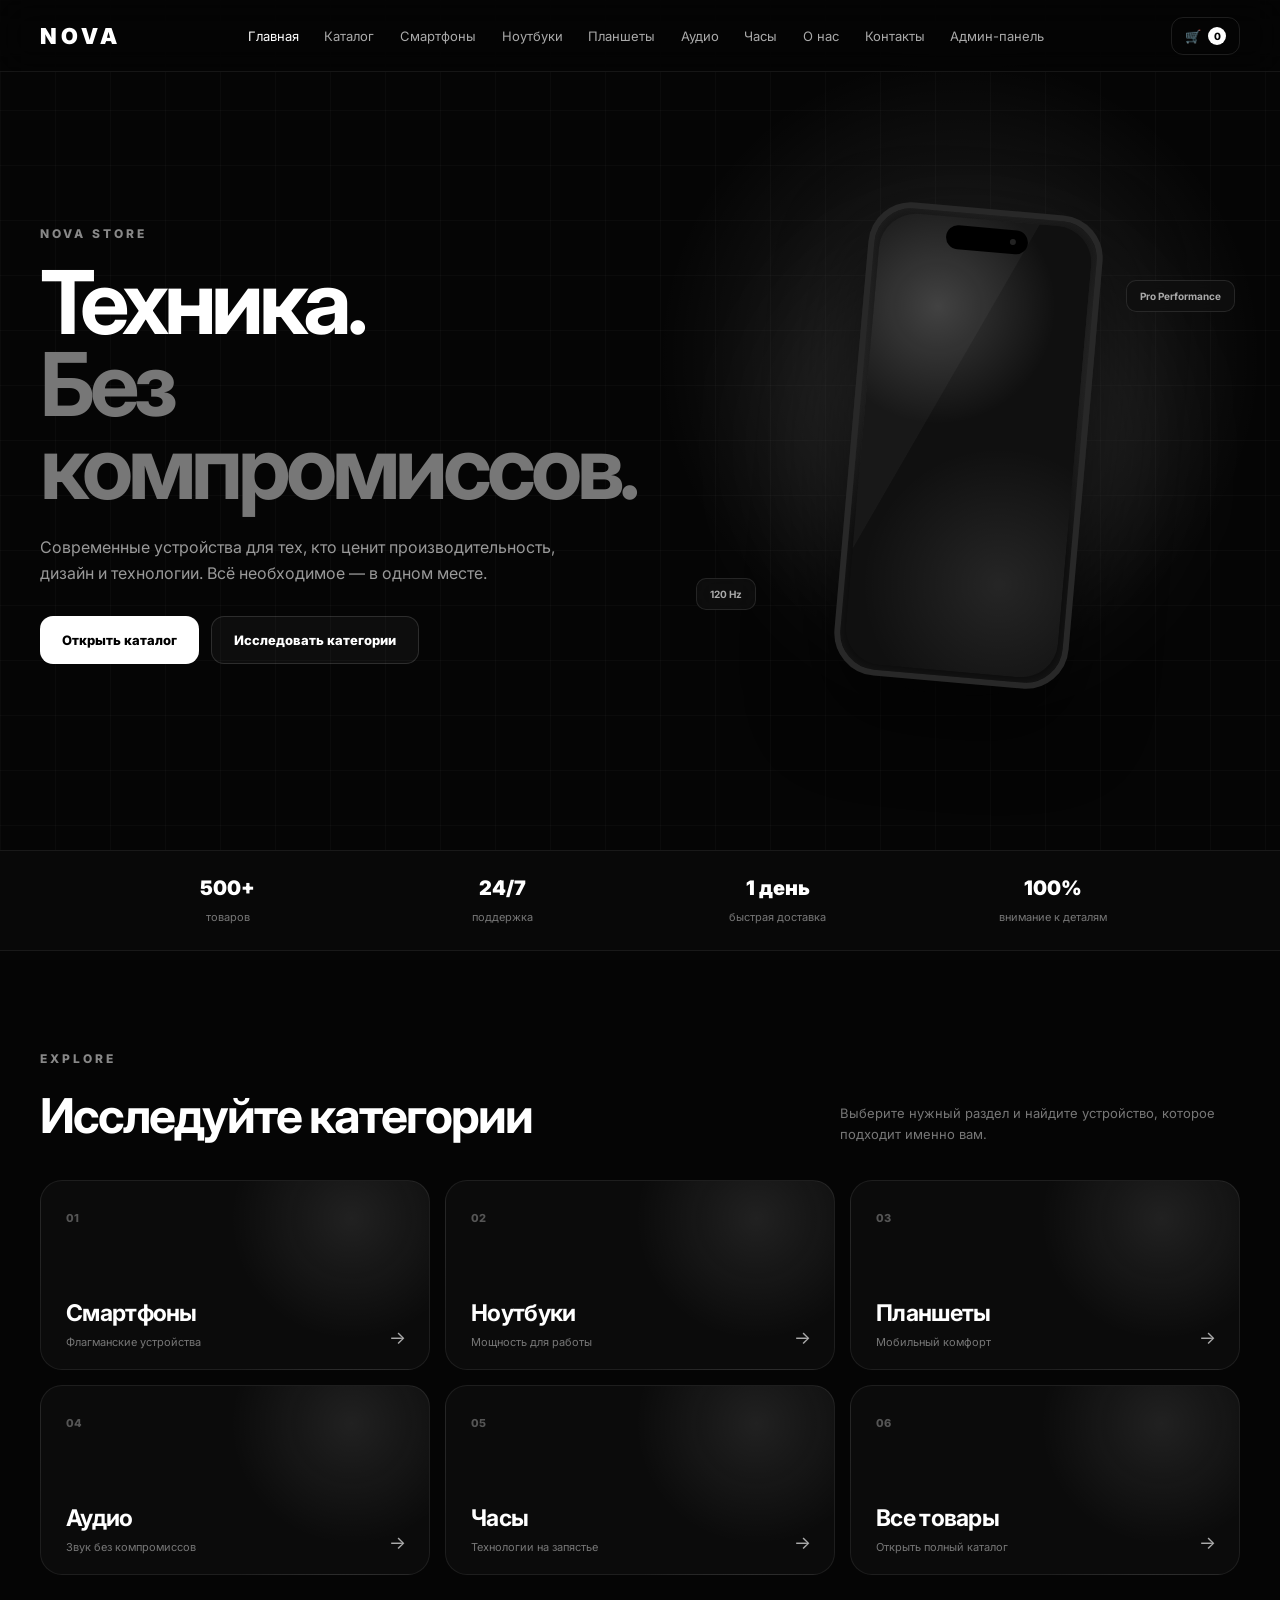
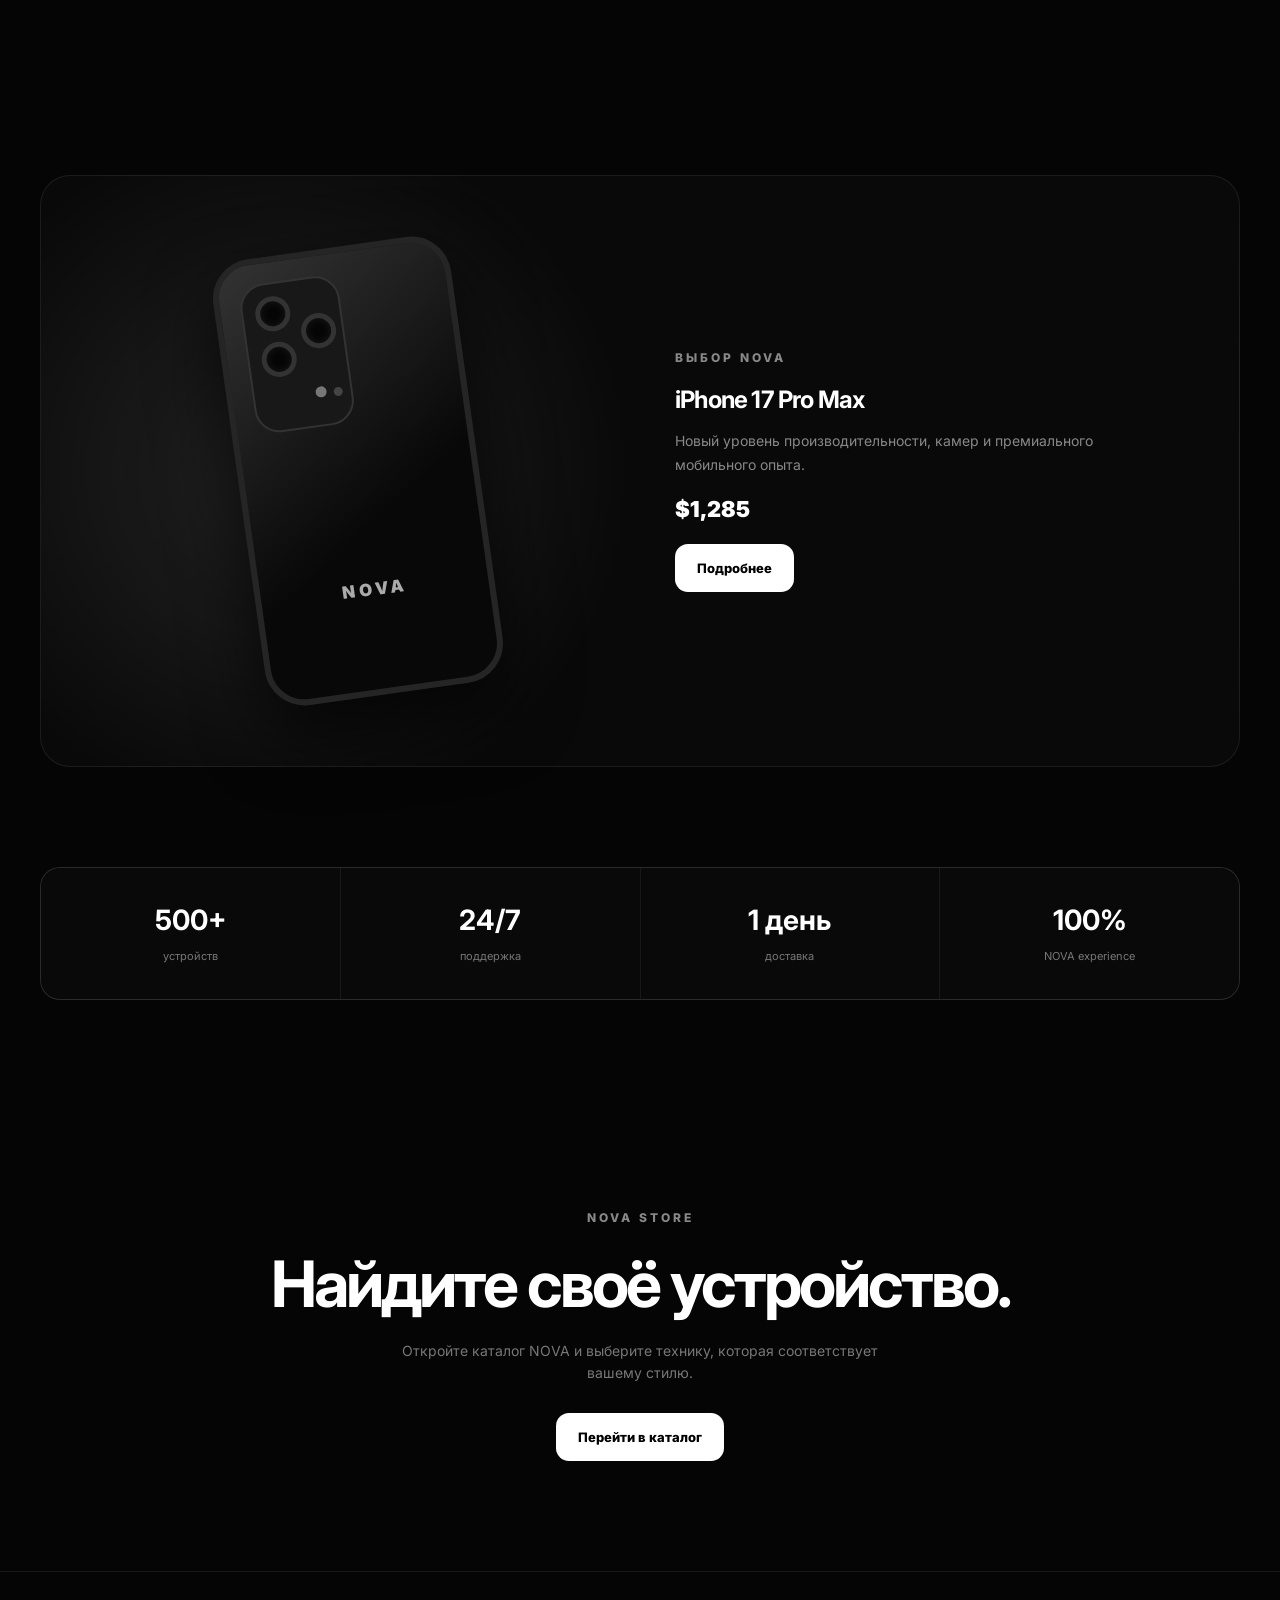
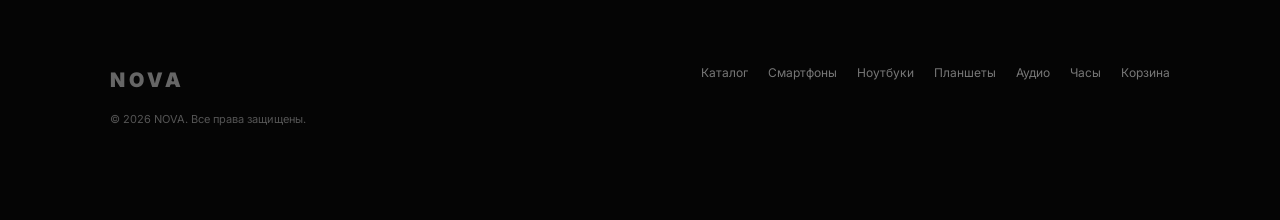
==== commit e62ccf48: "Update index.html" ====
--- a/index.html
+++ b/index.html
@@ -708,15 +708,18 @@
         <div class="nova-header-inner">
             <a href="index.html" class="nova-logo">NOVA</a>
 
-            <nav class="nova-nav" id="novaMobileNav" aria-label="Основная навигация">
-                <a href="index.html" class="active">Главная</a>
-                <a href="catalog.html">Каталог</a>
-                <a href="smartphones.html">Смартфоны</a>
-                <a href="laptops.html">Ноутбуки</a>
-                <a href="tablets.html">Планшеты</a>
-                <a href="audio.html">Аудио</a>
-                <a href="watches.html">Часы</a>
-            </nav>
+<nav class="nova-nav" id="novaMobileNav" aria-label="Основная навигация">
+    <a href="index.html" class="active">Главная</a>
+    <a href="catalog.html">Каталог</a>
+    <a href="smartphones.html">Смартфоны</a>
+    <a href="laptops.html">Ноутбуки</a>
+    <a href="tablets.html">Планшеты</a>
+    <a href="audio.html">Аудио</a>
+    <a href="watches.html">Часы</a>
+    <a href="about.html">О нас</a>
+    <a href="contacts.html">Контакты</a>
+    <a href="admin.php">Админ-панель</a>
+</nav>
 
             <div class="nova-header-actions">
                 <button
--- a/style.css
+++ b/style.css
@@ -1,4 +1,21 @@
-@import url('https://fonts.googleapis.com/css2?family=Inter:wght@400;500;600;700;800&display=swap');
+
+@import url('https://fonts.googleapis.com/css2?family=Inter:wght@400;500;600;700;800;900&display=swap');
+
+/* =====================================================
+   NOVA — GLOBAL
+===================================================== */
+
+:root {
+    color-scheme: dark;
+    --bg: #070707;
+    --panel: #101010;
+    --panel-light: #161616;
+    --text: #f5f5f5;
+    --muted: #888;
+    --border: #252525;
+    --accent: #765cff;
+    --radius: 18px;
+}
 
 * {
     margin: 0;
@@ -8,12 +25,15 @@
 
 html {
     scroll-behavior: smooth;
+    scroll-padding-top: 90px;
 }
 
 body {
-    background: #070707;
-    color: #fff;
+    min-height: 100vh;
+    background: var(--bg);
+    color: var(--text);
     font-family: Inter, Arial, sans-serif;
+    -webkit-font-smoothing: antialiased;
 }
 
 a {
@@ -23,7 +43,8 @@
 
 button,
 input,
-select {
+select,
+textarea {
     font: inherit;
 }
 
@@ -31,49 +52,66 @@
     cursor: pointer;
 }
 
+img {
+    display: block;
+    max-width: 100%;
+}
+
+button:focus-visible,
+a:focus-visible,
+input:focus-visible,
+select:focus-visible {
+    outline: 2px solid var(--accent);
+    outline-offset: 4px;
+}
+
+::selection {
+    background: #765cff66;
+    color: #fff;
+}
+
 /* =====================================================
    MAIN HEADER
 ===================================================== */
 
 .header {
     position: fixed;
-    top: 0;
-    left: 0;
+    inset: 0 0 auto;
     z-index: 1000;
-
     width: 100%;
-    height: 70px;
-
+    min-height: 70px;
     padding: 0 6%;
-
     display: flex;
     align-items: center;
     justify-content: space-between;
-
-    background: rgba(7, 7, 7, .78);
+    gap: 24px;
+    background: rgba(7, 7, 7, .82);
     backdrop-filter: blur(22px);
-
+    -webkit-backdrop-filter: blur(22px);
     border-bottom: 1px solid rgba(255,255,255,.06);
 }
 
 .logo {
+    flex-shrink: 0;
     font-size: 22px;
-    font-weight: 800;
-    letter-spacing: 3px;
+    font-weight: 900;
+    letter-spacing: 4px;
 }
 
 .nav {
     display: flex;
+    align-items: center;
     gap: 30px;
 }
 
 .nav a {
-    color: #777;
+    color: #888;
     font-size: 12px;
-    transition: .2s;
-}
-
-.nav a:hover {
+    transition: color .2s ease;
+}
+
+.nav a:hover,
+.nav a.active {
     color: #fff;
 }
 
@@ -84,32 +122,36 @@
 }
 
 .icon-btn {
-    width: 34px;
-    height: 34px;
-
-    display: flex;
+    width: 38px;
+    height: 38px;
+    display: inline-flex;
     align-items: center;
     justify-content: center;
-
-    border: 1px solid #222;
-    border-radius: 9px;
-
+    border: 1px solid var(--border);
+    border-radius: 10px;
     background: #101010;
     color: #fff;
-
-    font-size: 14px;
+    font-size: 15px;
+    transition: background .2s, border-color .2s;
+}
+
+.icon-btn:hover {
+    background: #202020;
+    border-color: #444;
 }
 
 .cart-btn {
-    padding: 8px 13px;
-
-    border: 1px solid #222;
-    border-radius: 20px;
-
+    padding: 9px 14px;
+    border: 1px solid #303030;
+    border-radius: 22px;
     background: #111;
     color: #fff;
-
     font-size: 11px;
+    transition: background .2s;
+}
+
+.cart-btn:hover {
+    background: #222;
 }
 
 /* =====================================================
@@ -117,15 +159,31 @@
 ===================================================== */
 
 .hero {
+    position: relative;
     min-height: 100vh;
-
     padding: 140px 8% 80px;
-
     display: grid;
-    grid-template-columns: 1fr 1fr;
-    align-items: center;
-
+    grid-template-columns: minmax(0, 1fr) minmax(0, 1fr);
+    align-items: center;
+    gap: 35px;
     overflow: hidden;
+    isolation: isolate;
+}
+
+.hero::before {
+    content: "";
+    position: absolute;
+    z-index: -1;
+    top: 0;
+    right: -10%;
+    width: 70%;
+    height: 100%;
+    pointer-events: none;
+    background: radial-gradient(
+        ellipse at center,
+        rgba(103,79,255,.09),
+        transparent 65%
+    );
 }
 
 .hero-content {
@@ -134,50 +192,57 @@
 
 .eyebrow {
     margin-bottom: 20px;
-
-    color: #666;
-
+    color: #888;
     font-size: 10px;
+    font-weight: 700;
     letter-spacing: 3px;
     text-transform: uppercase;
 }
 
 .hero h1 {
     margin-bottom: 28px;
-
     font-size: clamp(50px, 6vw, 90px);
-    line-height: .95;
+    font-weight: 800;
+    line-height: .98;
     letter-spacing: -5px;
 }
 
 .hero h1 span {
-    background: linear-gradient(90deg,#fff,#765cff);
+    background: linear-gradient(90deg, #fff 5%, #a99aff 55%, #765cff);
     -webkit-background-clip: text;
+    background-clip: text;
     color: transparent;
 }
 
 .hero-description {
     max-width: 430px;
-
     margin-bottom: 30px;
-
-    color: #888;
-
+    color: #999;
     font-size: 14px;
-    line-height: 1.7;
+    line-height: 1.8;
 }
 
 .hero-buttons {
     display: flex;
+    flex-wrap: wrap;
     gap: 10px;
 }
 
 .btn {
+    min-height: 44px;
     padding: 12px 20px;
-
+    display: inline-flex;
+    align-items: center;
+    justify-content: center;
+    border: 1px solid transparent;
     border-radius: 25px;
-
     font-size: 12px;
+    font-weight: 700;
+    transition: transform .2s, background .2s, border-color .2s;
+}
+
+.btn:hover {
+    transform: translateY(-2px);
 }
 
 .primary {
@@ -185,87 +250,200 @@
     color: #000;
 }
 
+.primary:hover {
+    background: #dedede;
+}
+
 .secondary {
-    border: 1px solid #292929;
+    border-color: #303030;
+    background: #ffffff04;
     color: #fff;
 }
 
-/* =====================================================
-   HERO PRODUCT
+.secondary:hover {
+    border-color: #555;
+    background: #ffffff0a;
+}
+
+/* =====================================================
+   HERO PRODUCT — NOVA PHONE
+   Front panel: screen only.
+   Rear panel: camera lenses only.
 ===================================================== */
 
 .hero-product {
     position: relative;
-
+    min-width: 0;
     height: 500px;
-
     display: flex;
     align-items: center;
     justify-content: center;
+    perspective: 1200px;
+    isolation: isolate;
 }
 
 .glow {
     position: absolute;
-
+    z-index: -1;
     width: 300px;
     height: 300px;
-
+    border-radius: 50%;
     background: #674fff;
     filter: blur(120px);
-    opacity: .2;
-}
-
+    opacity: .22;
+    pointer-events: none;
+}
+
+/*
+  The orb contains two CSS panels.
+  No external image is used by these pseudo-elements.
+*/
 .product-orb {
-    width: 290px;
-    height: 410px;
-
-    display: flex;
-    align-items: center;
-    justify-content: center;
-
-    border: 1px solid #333;
-    border-radius: 45px;
-
-    background: linear-gradient(145deg,#252525,#090909);
-
-    font-size: 65px;
+    position: relative;
+    width: 340px;
+    height: 430px;
+    flex-shrink: 0;
+    display: block;
+    border: 0;
+    border-radius: 0;
+    background: transparent;
+    color: transparent;
+    font-size: 0;
     font-weight: 800;
-
-    transform: rotate(7deg);
-
-    box-shadow: 0 35px 80px rgba(0,0,0,.7);
-
+    box-shadow: none;
+    transform-style: preserve-3d;
     animation: novaFloat 5s ease-in-out infinite;
 }
 
+/* Shared body of each side */
+.product-orb::before,
+.product-orb::after {
+    content: "";
+    position: absolute;
+    top: 38px;
+    width: 150px;
+    height: 320px;
+    overflow: hidden;
+    border: 2px solid #454545;
+    border-radius: 29px;
+    box-shadow:
+        0 24px 55px rgba(0,0,0,.65),
+        inset 0 0 0 1px rgba(255,255,255,.035);
+}
+
+/* FRONT — clean display, no rear-camera cluster */
+.product-orb::before {
+    left: 12px;
+    z-index: 2;
+    background:
+        radial-gradient(
+            ellipse at 50% 40%,
+            rgba(118,92,255,.38),
+            transparent 45%
+        ),
+        radial-gradient(
+            ellipse at 20% 90%,
+            rgba(70,50,160,.22),
+            transparent 55%
+        ),
+        linear-gradient(150deg, #1c1c29 0%, #09090d 55%, #030303 100%);
+}
+
+/* Screen glass reflection */
+.product-orb::before {
+    box-shadow:
+        0 24px 55px rgba(0,0,0,.65),
+        inset 0 0 0 1px rgba(255,255,255,.06),
+        inset 0 0 25px rgba(118,92,255,.06);
+}
+
+/* FRONT screen island / selfie-camera area */
+.product-orb .phone-screen-detail {
+    display: none;
+}
+
+/* REAR — camera lenses are on the back panel only */
+.product-orb::after {
+    right: 12px;
+    z-index: 1;
+    background:
+        radial-gradient(
+            circle at 25% 17%,
+            #777 0 3px,
+            #191919 4px 10px,
+            #080808 11px 14px,
+            transparent 15px
+        ),
+        radial-gradient(
+            circle at 44% 17%,
+            #777 0 3px,
+            #191919 4px 10px,
+            #080808 11px 14px,
+            transparent 15px
+        ),
+        radial-gradient(
+            circle at 25% 24%,
+            #777 0 3px,
+            #191919 4px 10px,
+            #080808 11px 14px,
+            transparent 15px
+        ),
+        radial-gradient(
+            circle at 45% 25%,
+            #b9b9b9 0 2px,
+            #777 3px 5px,
+            transparent 6px
+        ),
+        linear-gradient(145deg, #373737 0%, #171717 48%, #080808 100%);
+}
+
+/* Floating NOVA label, if used in markup */
+.product-orb span {
+    position: relative;
+    z-index: 3;
+    color: #777;
+    font-size: 0;
+}
+
 @keyframes novaFloat {
-    0%,100% {
-        transform: translateY(0) rotate(7deg);
+    0%, 100% {
+        transform: translateY(0) rotate(4deg);
     }
 
     50% {
-        transform: translateY(-15px) rotate(4deg);
+        transform: translateY(-13px) rotate(1deg);
     }
 }
 
 .floating-card {
     position: absolute;
-
-    padding: 11px 14px;
-
-    border: 1px solid #292929;
-    border-radius: 11px;
-
-    background: rgba(15,15,15,.8);
+    z-index: 4;
+    padding: 12px 15px;
+    border: 1px solid #303030;
+    border-radius: 12px;
+    background: rgba(15,15,15,.88);
     backdrop-filter: blur(15px);
-
+    -webkit-backdrop-filter: blur(15px);
     color: #fff;
-
+    font-size: 10px;
+    box-shadow: 0 12px 30px #0005;
+}
+
+.floating-card span {
+    display: block;
+    margin-top: 4px;
+    color: #888;
     font-size: 9px;
 }
 
-.floating-card span {
-    color: #666;
+.floating-card:nth-of-type(2) {
+    top: 17%;
+    right: 0;
+}
+
+.floating-card:nth-of-type(3) {
+    bottom: 17%;
+    left: 0;
 }
 
 /* =====================================================
@@ -278,44 +456,49 @@
 
 .section-heading {
     margin-bottom: 35px;
-
     display: flex;
     align-items: end;
     justify-content: space-between;
+    gap: 20px;
 }
 
 .section-heading h2 {
-    font-size: 45px;
+    font-size: clamp(30px, 4vw, 45px);
     letter-spacing: -3px;
 }
 
 .products {
     display: grid;
-    grid-template-columns: repeat(3,1fr);
+    grid-template-columns: repeat(3, minmax(0, 1fr));
     gap: 18px;
 }
 
 .product {
+    min-width: 0;
     overflow: hidden;
-
     padding: 12px;
-
     border: 1px solid #1d1d1d;
     border-radius: 20px;
-
-    background: #101010;
+    background: linear-gradient(145deg, #121212, #0b0b0b);
+    transition: transform .25s, border-color .25s;
+}
+
+.product:hover {
+    transform: translateY(-4px);
+    border-color: #3b3b3b;
 }
 
 .product-image {
+    position: relative;
     height: 300px;
-
+    overflow: hidden;
     display: flex;
     align-items: center;
     justify-content: center;
-
     border-radius: 15px;
-
-    background: #0b0b0b;
+    background:
+        radial-gradient(circle at center, #ffffff0b, transparent 70%),
+        #0b0b0b;
 }
 
 .product-info {
@@ -323,26 +506,32 @@
 }
 
 .product h3 {
+    margin-bottom: 8px;
     font-size: 17px;
+    line-height: 1.4;
 }
 
 .product strong {
+    display: block;
+    margin-bottom: 12px;
     font-size: 13px;
 }
 
 .add-btn {
     width: 100%;
-
+    min-height: 42px;
     padding: 11px;
-
     border: 0;
     border-radius: 9px;
-
     background: #fff;
     color: #000;
-
     font-size: 11px;
-    font-weight: 700;
+    font-weight: 800;
+    transition: background .2s;
+}
+
+.add-btn:hover {
+    background: #ddd;
 }
 
 /* =====================================================
@@ -350,68 +539,64 @@
 ===================================================== */
 
 .product-page {
+    max-width: 1500px;
+    margin: auto;
     padding: 120px 7% 80px;
 }
 
 .product-layout {
     display: grid;
-    grid-template-columns: 1fr 1fr;
+    grid-template-columns: minmax(0, 1fr) minmax(0, 1fr);
     gap: 60px;
-
     align-items: center;
 }
 
 .product-photo {
+    min-width: 0;
     min-height: 520px;
-
+    padding: 25px;
     display: flex;
     align-items: center;
     justify-content: center;
-
+    overflow: hidden;
+    border: 1px solid #202020;
     border-radius: 25px;
-
-    background: linear-gradient(145deg,#151515,#080808);
+    background: radial-gradient(circle at center, #ffffff0a, transparent 70%),
+                linear-gradient(145deg, #151515, #080808);
 }
 
 .product-placeholder {
     width: 250px;
     height: 420px;
-
     display: flex;
     align-items: center;
     justify-content: center;
-
-    border: 1px solid #333;
+    border: 1px solid #444;
     border-radius: 38px;
-
-    background: linear-gradient(145deg,#2b2b2b,#080808);
-
+    background: linear-gradient(145deg, #2b2b2b, #080808);
     color: #777;
-
     font-size: 28px;
-    font-weight: 700;
+    font-weight: 800;
+    box-shadow: 0 30px 65px #0009;
 }
 
 .product-details h1 {
     margin: 15px 0 20px;
-
-    font-size: 55px;
-    line-height: 1;
+    font-size: clamp(35px, 5vw, 55px);
+    line-height: 1.05;
     letter-spacing: -3px;
 }
 
 .product-description {
-    color: #888;
-
-    font-size: 15px;
-    line-height: 1.65;
+    color: #999;
+    font-size: 14px;
+    line-height: 1.8;
 }
 
 .product-price {
     margin: 28px 0;
-
     font-size: 30px;
-    font-weight: 700;
+    font-weight: 800;
 }
 
 .product-options {
@@ -421,80 +606,93 @@
 }
 
 .option {
-    padding: 11px 15px;
-
+    width: 100%;
+    padding: 12px 15px;
     border: 1px solid #292929;
     border-radius: 10px;
-
     background: #101010;
     color: #fff;
 }
 
+.option:focus,
+.option:hover {
+    border-color: #555;
+}
+
 .buy-button {
     width: 100%;
-
+    min-height: 48px;
     margin-top: 25px;
     padding: 15px;
-
     border: 0;
     border-radius: 12px;
-
     background: #fff;
     color: #000;
-
     font-size: 13px;
-    font-weight: 700;
+    font-weight: 800;
+    transition: background .2s, transform .2s;
+}
+
+.buy-button:hover {
+    background: #ddd;
+    transform: translateY(-1px);
 }
 
 .product-features {
     margin-top: 25px;
-
     display: grid;
     gap: 12px;
+    color: #aaa;
+    font-size: 13px;
+    line-height: 1.6;
 }
 
 .product-info {
     padding: 60px 0;
-
     border-top: 1px solid #202020;
 }
 
 .product-info h2 {
     margin-bottom: 30px;
-
     font-size: 32px;
+    letter-spacing: -1px;
 }
 
 .specs {
     display: grid;
-    grid-template-columns: repeat(2,1fr);
+    grid-template-columns: repeat(2, minmax(0, 1fr));
+    gap: 0 24px;
 }
 
 .specs div {
+    min-width: 0;
     padding: 18px 0;
-
     border-bottom: 1px solid #202020;
-
     display: flex;
     flex-direction: column;
-    gap: 5px;
+    gap: 6px;
 }
 
 .specs span {
-    color: #666;
+    color: #777;
     font-size: 12px;
-}
-
-/* =====================================================
-   IMAGES
+    line-height: 1.5;
+}
+
+/* =====================================================
+   PRODUCT IMAGES
 ===================================================== */
 
 .product-image img {
     width: 100%;
     height: 100%;
-
     padding: 25px;
-
+    object-fit: contain;
+}
+
+.product-photo img {
+    max-width: 100%;
+    max-height: 480px;
     object-fit: contain;
 }
 
@@ -504,38 +702,249 @@
 
 footer {
     padding: 45px 7%;
-
     border-top: 1px solid #202020;
-
-    color: #555;
-
+    color: #666;
     font-size: 10px;
-}
-
-/* =====================================================
-   MOBILE
-===================================================== */
-
-@media (max-width:800px) {
+    line-height: 1.8;
+}
+
+/* =====================================================
+   CATALOG PAGE COMPATIBILITY
+===================================================== */
+
+.catalog-page {
+    min-height: 100vh;
+    background: #050505;
+    color: #f5f5f5;
+}
+
+.catalog-page .product-image img {
+    width: 100%;
+    height: 100%;
+    object-fit: contain;
+}
+
+/* =====================================================
+   RESPONSIVE
+===================================================== */
+
+@media (max-width: 1100px) {
+    .header {
+        padding-right: 4%;
+        padding-left: 4%;
+    }
+
+    .nav {
+        gap: 18px;
+    }
+
+    .hero {
+        padding-right: 6%;
+        padding-left: 6%;
+    }
+
+    .products {
+        grid-template-columns: repeat(2, minmax(0, 1fr));
+    }
+
+    .product-layout {
+        gap: 35px;
+    }
+}
+
+@media (max-width: 800px) {
+    .header {
+        min-height: 64px;
+        padding: 0 20px;
+        gap: 12px;
+    }
+
+    .logo {
+        font-size: 20px;
+    }
 
     .nav {
         display: none;
     }
 
     .hero {
-        grid-template-columns: 1fr;
-        padding-top: 120px;
+        min-height: auto;
+        padding: 115px 6% 55px;
+        grid-template-columns: minmax(0, 1fr);
+        gap: 20px;
+    }
+
+    .hero-content {
+        max-width: 650px;
+    }
+
+    .hero h1 {
+        font-size: clamp(45px, 10vw, 72px);
+        letter-spacing: -3px;
+    }
+
+    .hero-product {
+        height: 420px;
+    }
+
+    .catalog {
+        padding: 70px 6%;
+    }
+
+    .product-layout {
+        grid-template-columns: minmax(0, 1fr);
+        gap: 35px;
+    }
+
+    .product-photo {
+        min-height: 420px;
+    }
+
+    .product-details h1 {
+        font-size: 44px;
+    }
+
+    .specs {
+        grid-template-columns: repeat(2, minmax(0, 1fr));
+    }
+}
+
+@media (max-width: 520px) {
+    .header {
+        padding: 0 14px;
+    }
+
+    .logo {
+        font-size: 18px;
+        letter-spacing: 3px;
+    }
+
+    .header-actions {
+        gap: 6px;
+    }
+
+    .icon-btn {
+        width: 35px;
+        height: 35px;
+    }
+
+    .cart-btn {
+        padding: 8px 10px;
+        font-size: 10px;
+    }
+
+    .hero {
+        padding: 105px 20px 45px;
+    }
+
+    .hero h1 {
+        font-size: clamp(42px, 12vw, 60px);
+        letter-spacing: -2.5px;
+    }
+
+    .hero-description {
+        font-size: 13px;
+    }
+
+    .hero-product {
+        height: 360px;
+        margin-top: 5px;
+    }
+
+    .product-orb {
+        transform: scale(.82) rotate(4deg);
+    }
+
+    .floating-card {
+        padding: 9px 11px;
+        font-size: 9px;
+    }
+
+    .floating-card:nth-of-type(2) {
+        right: -3px;
+    }
+
+    .floating-card:nth-of-type(3) {
+        left: -3px;
+    }
+
+    .catalog {
+        padding: 55px 18px;
+    }
+
+    .section-heading {
+        align-items: flex-start;
+        flex-direction: column;
+        gap: 12px;
+    }
+
+    .section-heading h2 {
+        font-size: 34px;
+        letter-spacing: -2px;
     }
 
     .products {
-        grid-template-columns: 1fr;
-    }
-
-    .product-layout {
-        grid-template-columns: 1fr;
+        grid-template-columns: minmax(0, 1fr);
+        gap: 14px;
+    }
+
+    .product-image {
+        height: 260px;
+    }
+
+    .product-page {
+        padding: 95px 18px 55px;
+    }
+
+    .product-photo {
+        min-height: 340px;
+        padding: 15px;
+        border-radius: 18px;
+    }
+
+    .product-placeholder {
+        width: 190px;
+        height: 300px;
+        border-radius: 30px;
+    }
+
+    .product-details h1 {
+        font-size: 38px;
+        letter-spacing: -2px;
+    }
+
+    .product-price {
+        font-size: 26px;
+    }
+
+    .product-info {
+        padding: 40px 0;
+    }
+
+    .product-info h2 {
+        font-size: 26px;
     }
 
     .specs {
-        grid-template-columns: 1fr;
-    }
-}
+        grid-template-columns: minmax(0, 1fr);
+    }
+
+    footer {
+        padding: 35px 20px;
+    }
+}
+
+/* =====================================================
+   ACCESSIBILITY
+===================================================== */
+
+@media (prefers-reduced-motion: reduce) {
+    *,
+    *::before,
+    *::after {
+        scroll-behavior: auto !important;
+        animation-duration: .01ms !important;
+        animation-iteration-count: 1 !important;
+        transition-duration: .01ms !important;
+    }
+}
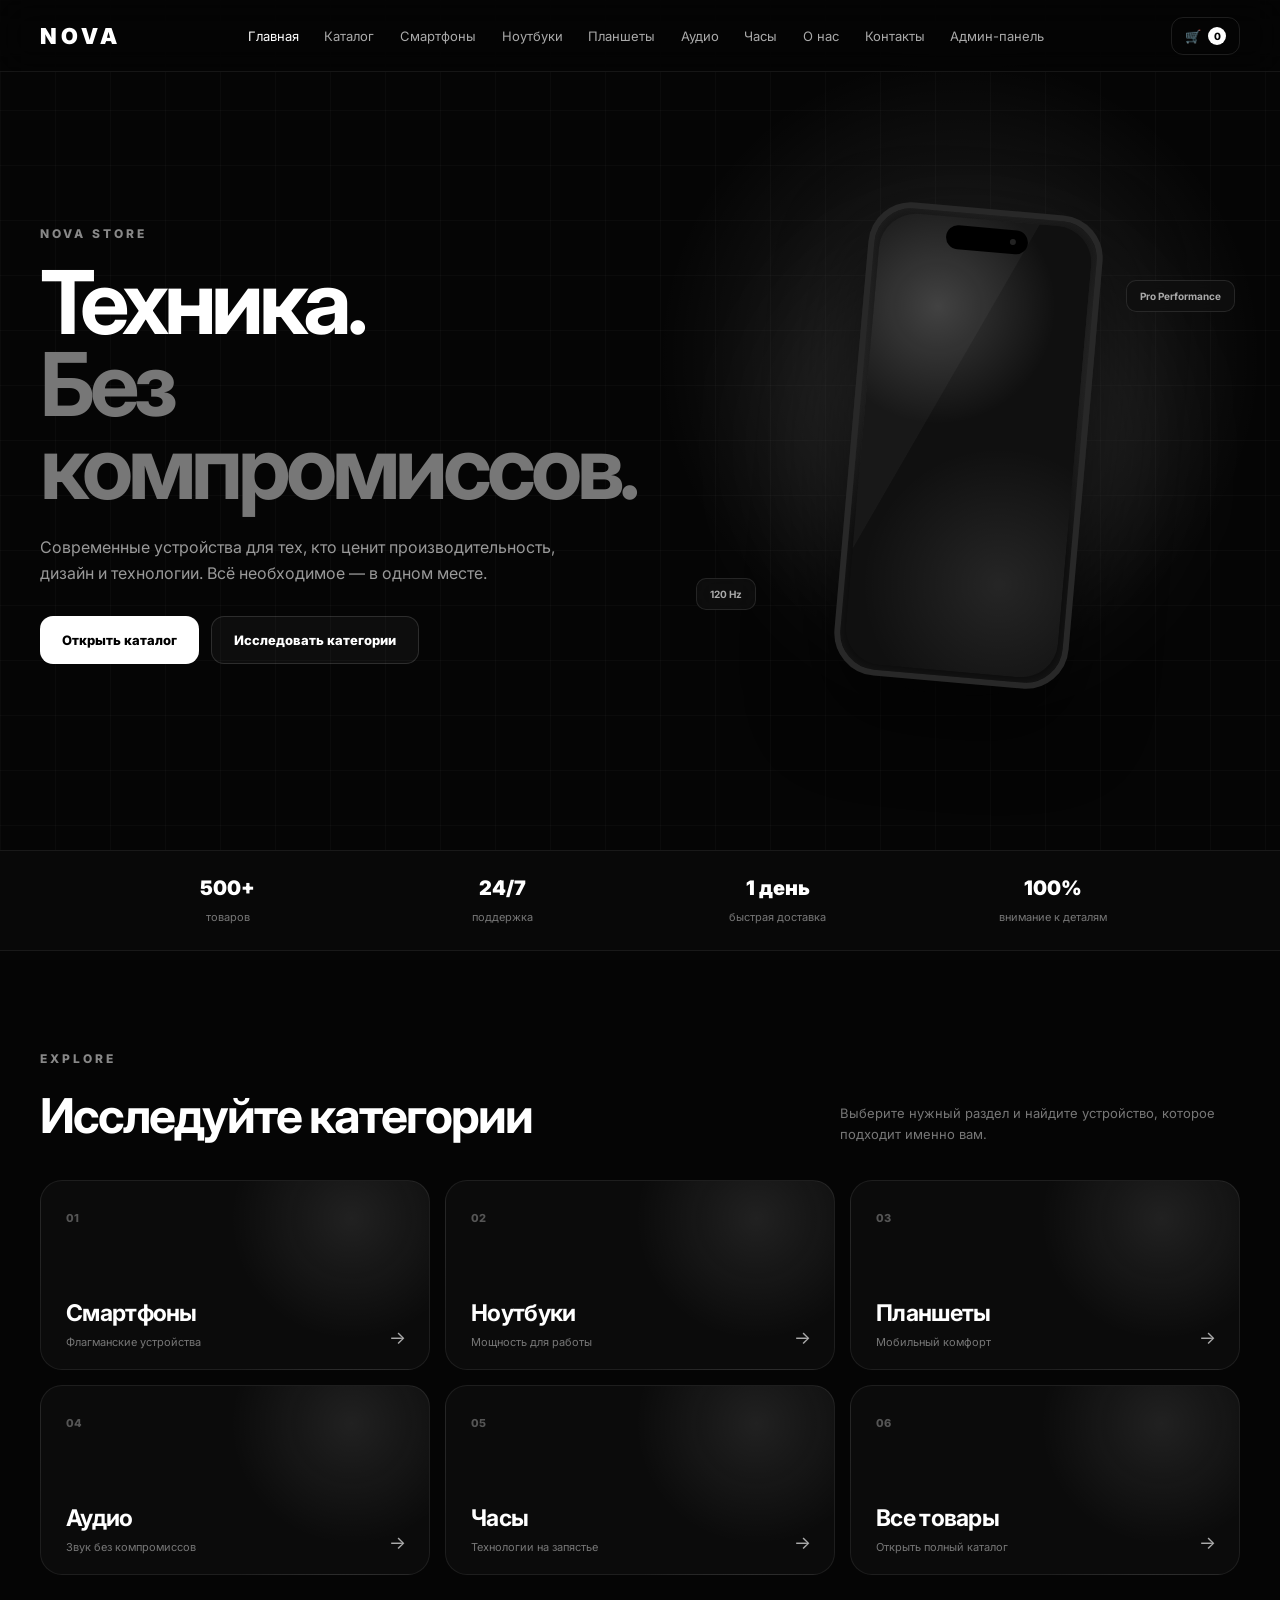
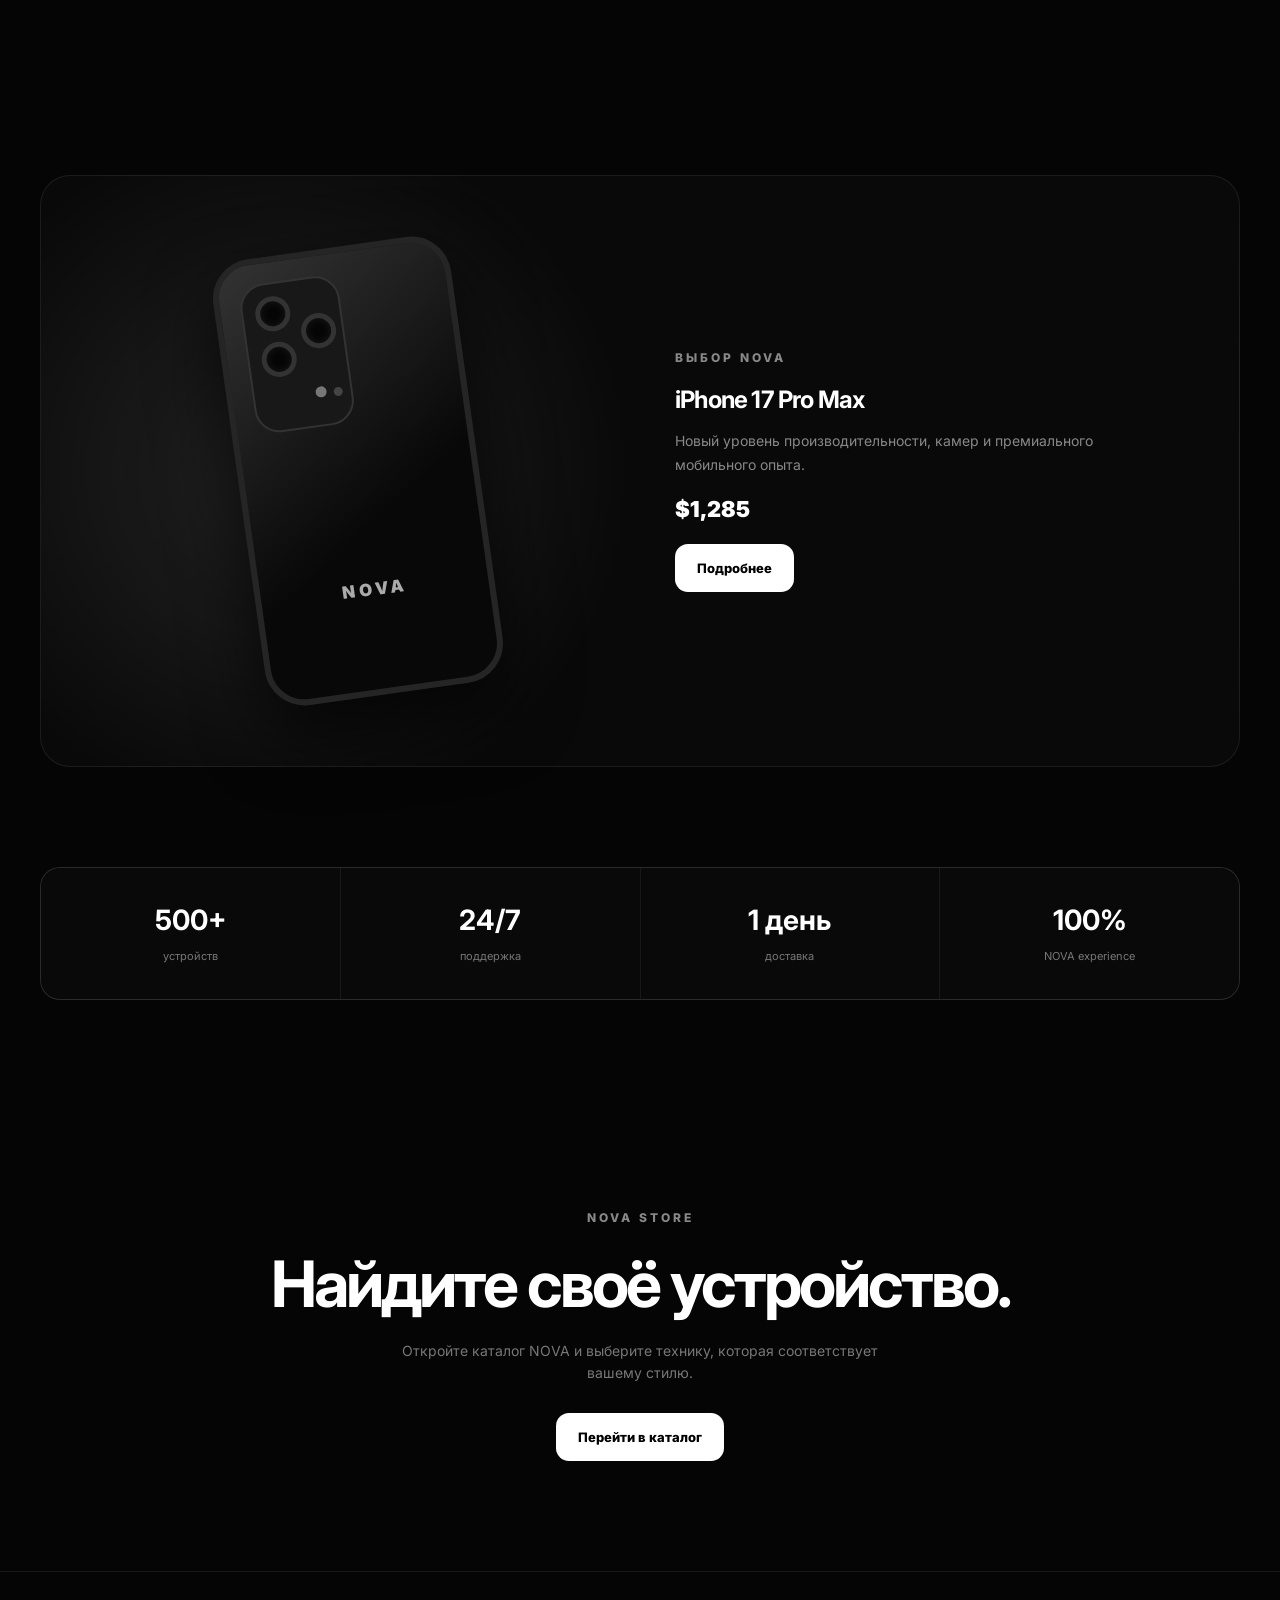
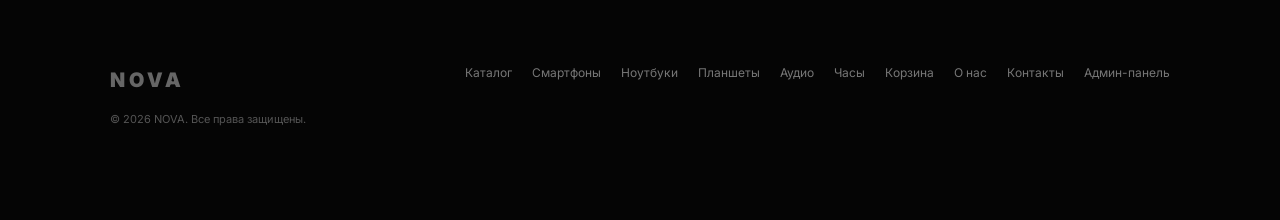
==== commit cb2bd4c8: "Update print statement from 'Hello' to 'Goodbye'" ====
--- a/index.html
+++ b/index.html
@@ -861,15 +861,18 @@
                 <div class="nova-copyright">© 2026 NOVA. Все права защищены.</div>
             </div>
 
-            <div class="nova-footer-links">
-                <a href="catalog.html">Каталог</a>
-                <a href="smartphones.html">Смартфоны</a>
-                <a href="laptops.html">Ноутбуки</a>
-                <a href="tablets.html">Планшеты</a>
-                <a href="audio.html">Аудио</a>
-                <a href="watches.html">Часы</a>
-                <a href="cart.html">Корзина</a>
-            </div>
+<div class="nova-footer-links">
+    <a href="catalog.html">Каталог</a>
+    <a href="smartphones.html">Смартфоны</a>
+    <a href="laptops.html">Ноутбуки</a>
+    <a href="tablets.html">Планшеты</a>
+    <a href="audio.html">Аудио</a>
+    <a href="watches.html">Часы</a>
+    <a href="cart.html">Корзина</a>
+    <a href="about.html">О нас</a>
+    <a href="contacts.html">Контакты</a>
+    <a href="admin.php">Админ-панель</a>
+</div>
         </div>
     </footer>
 </div>
